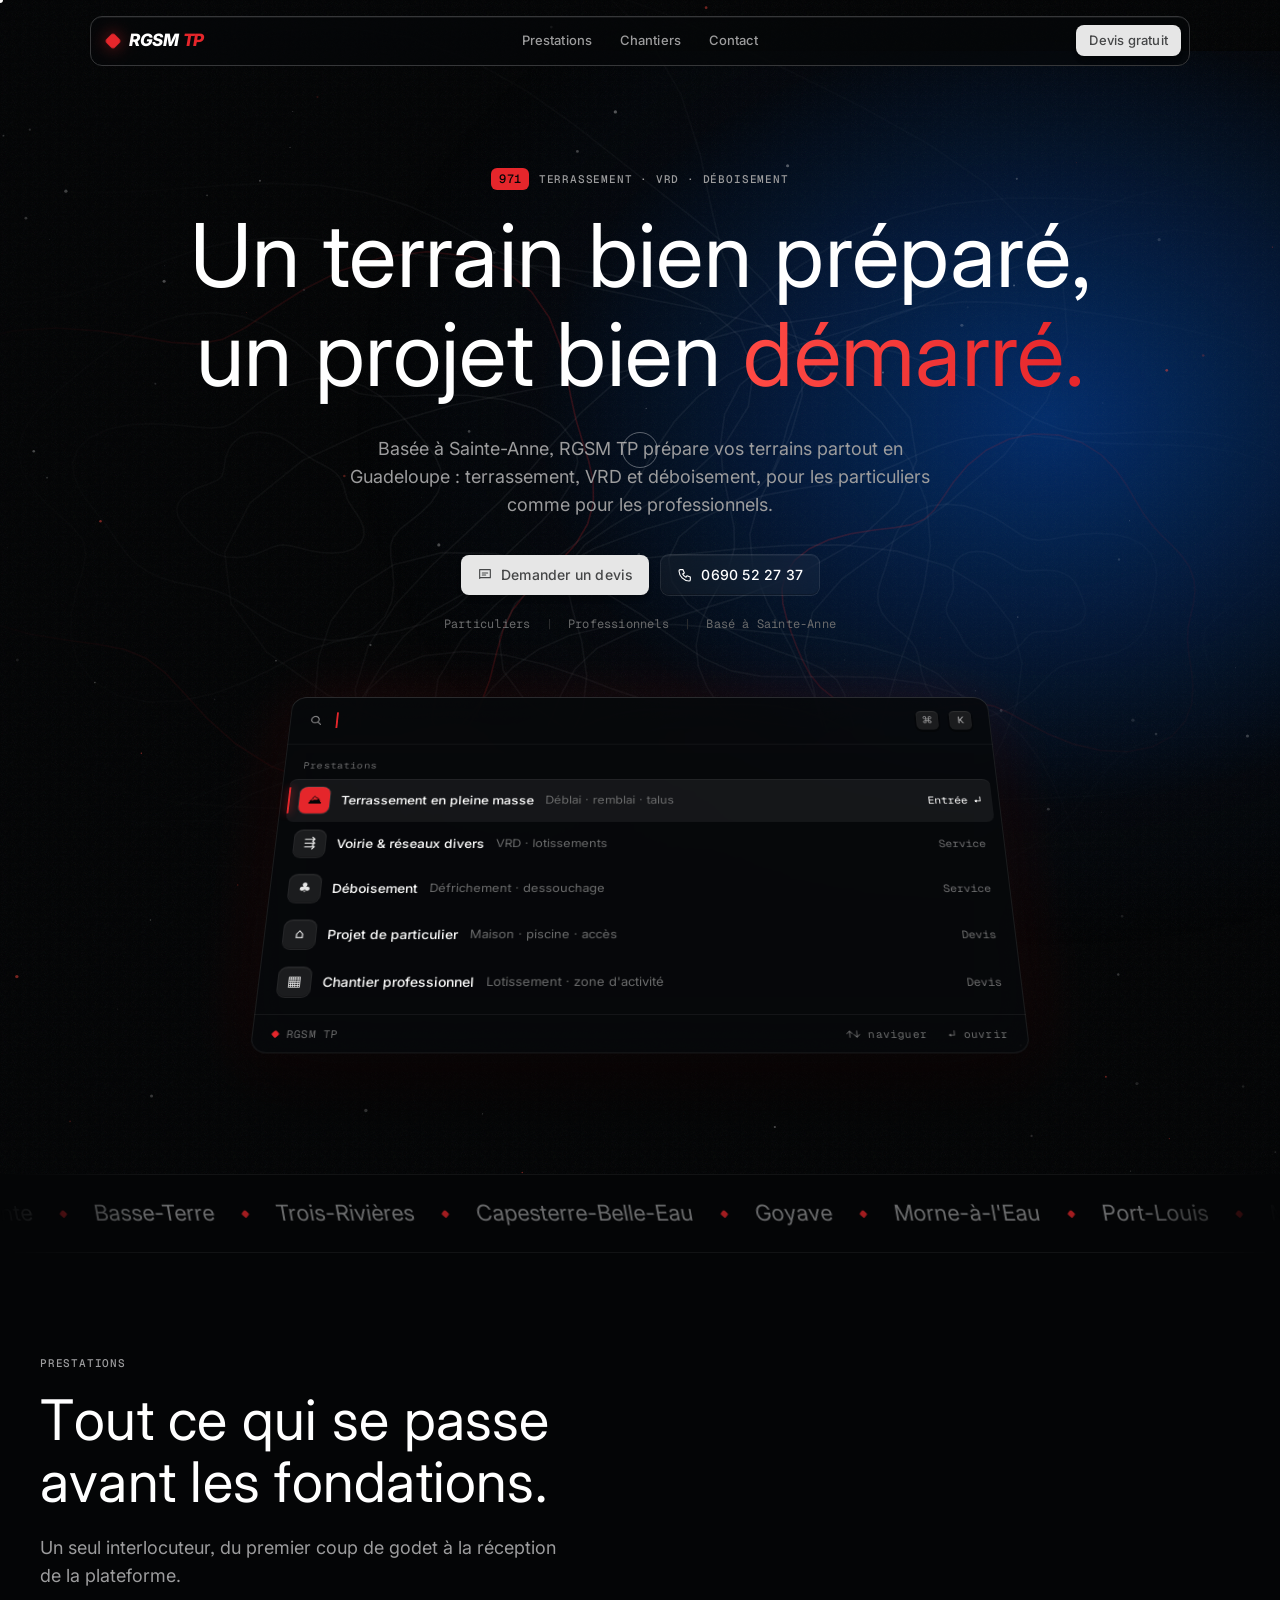
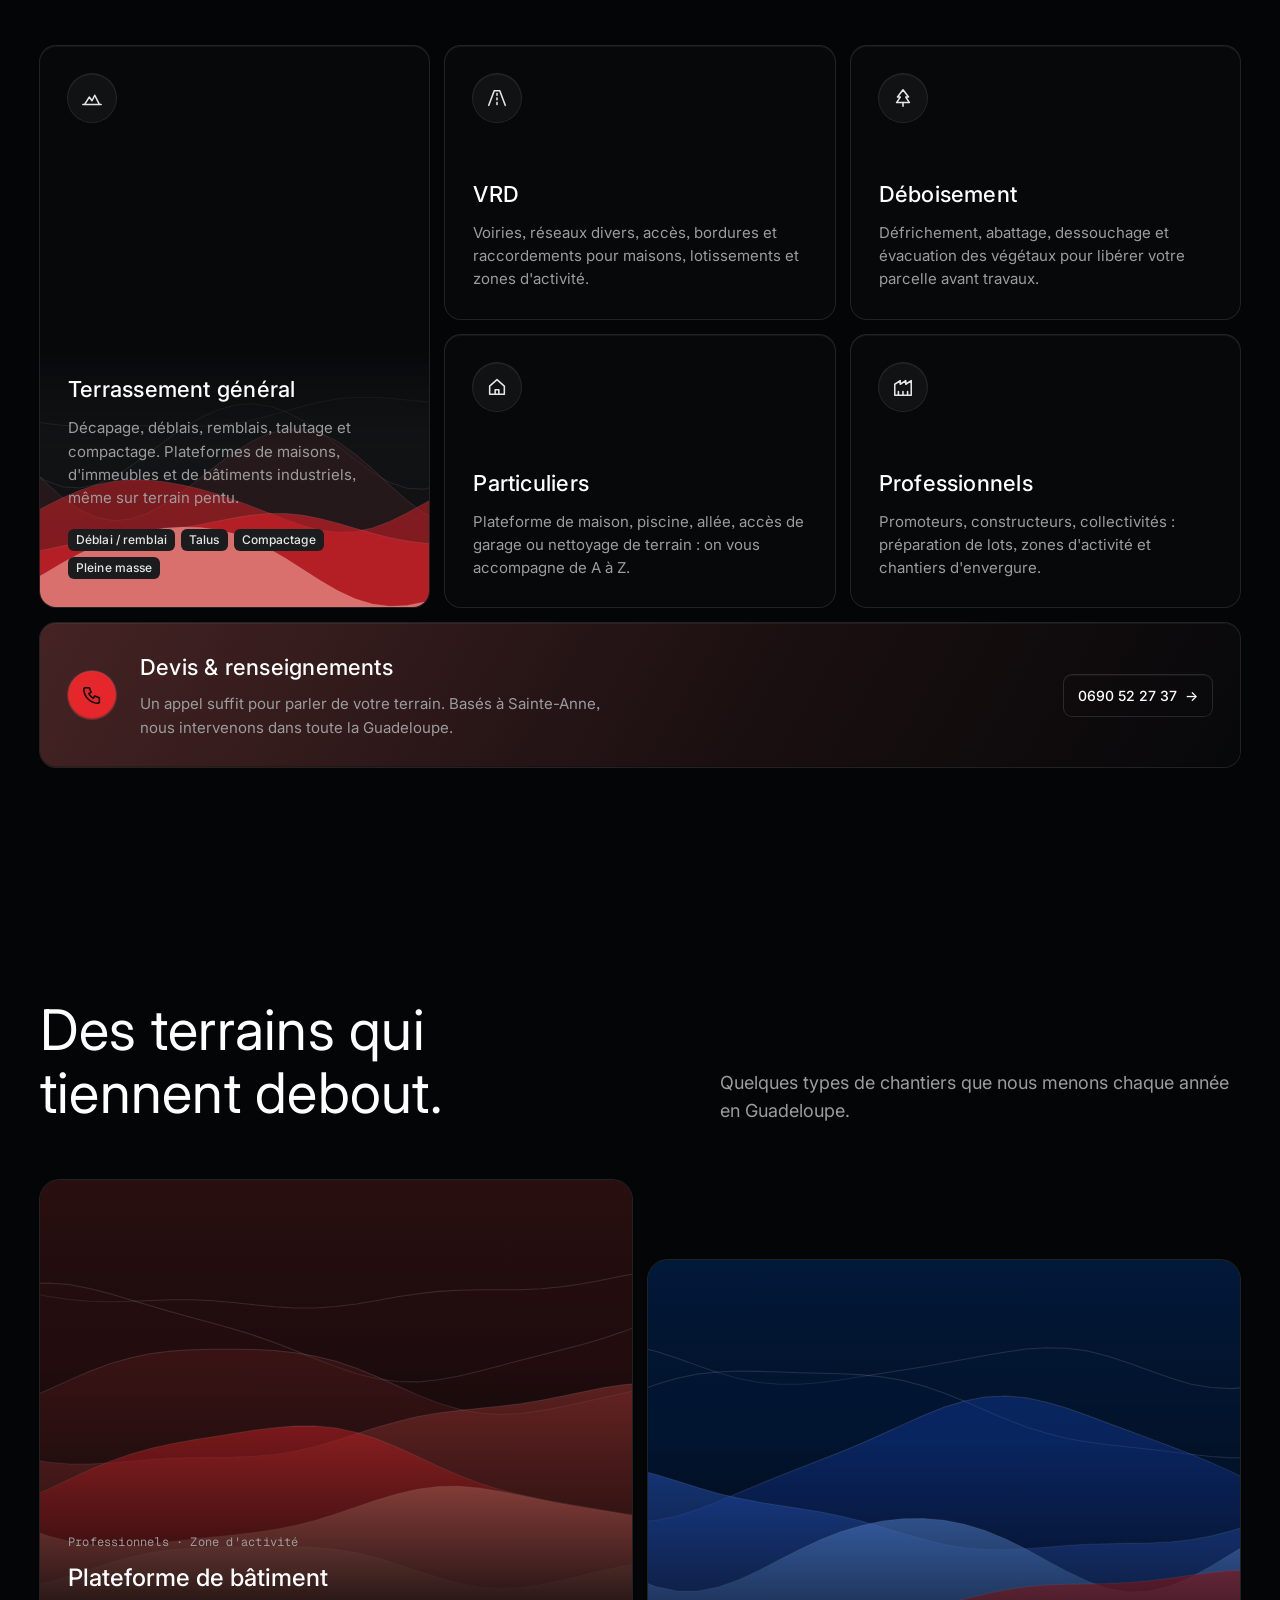
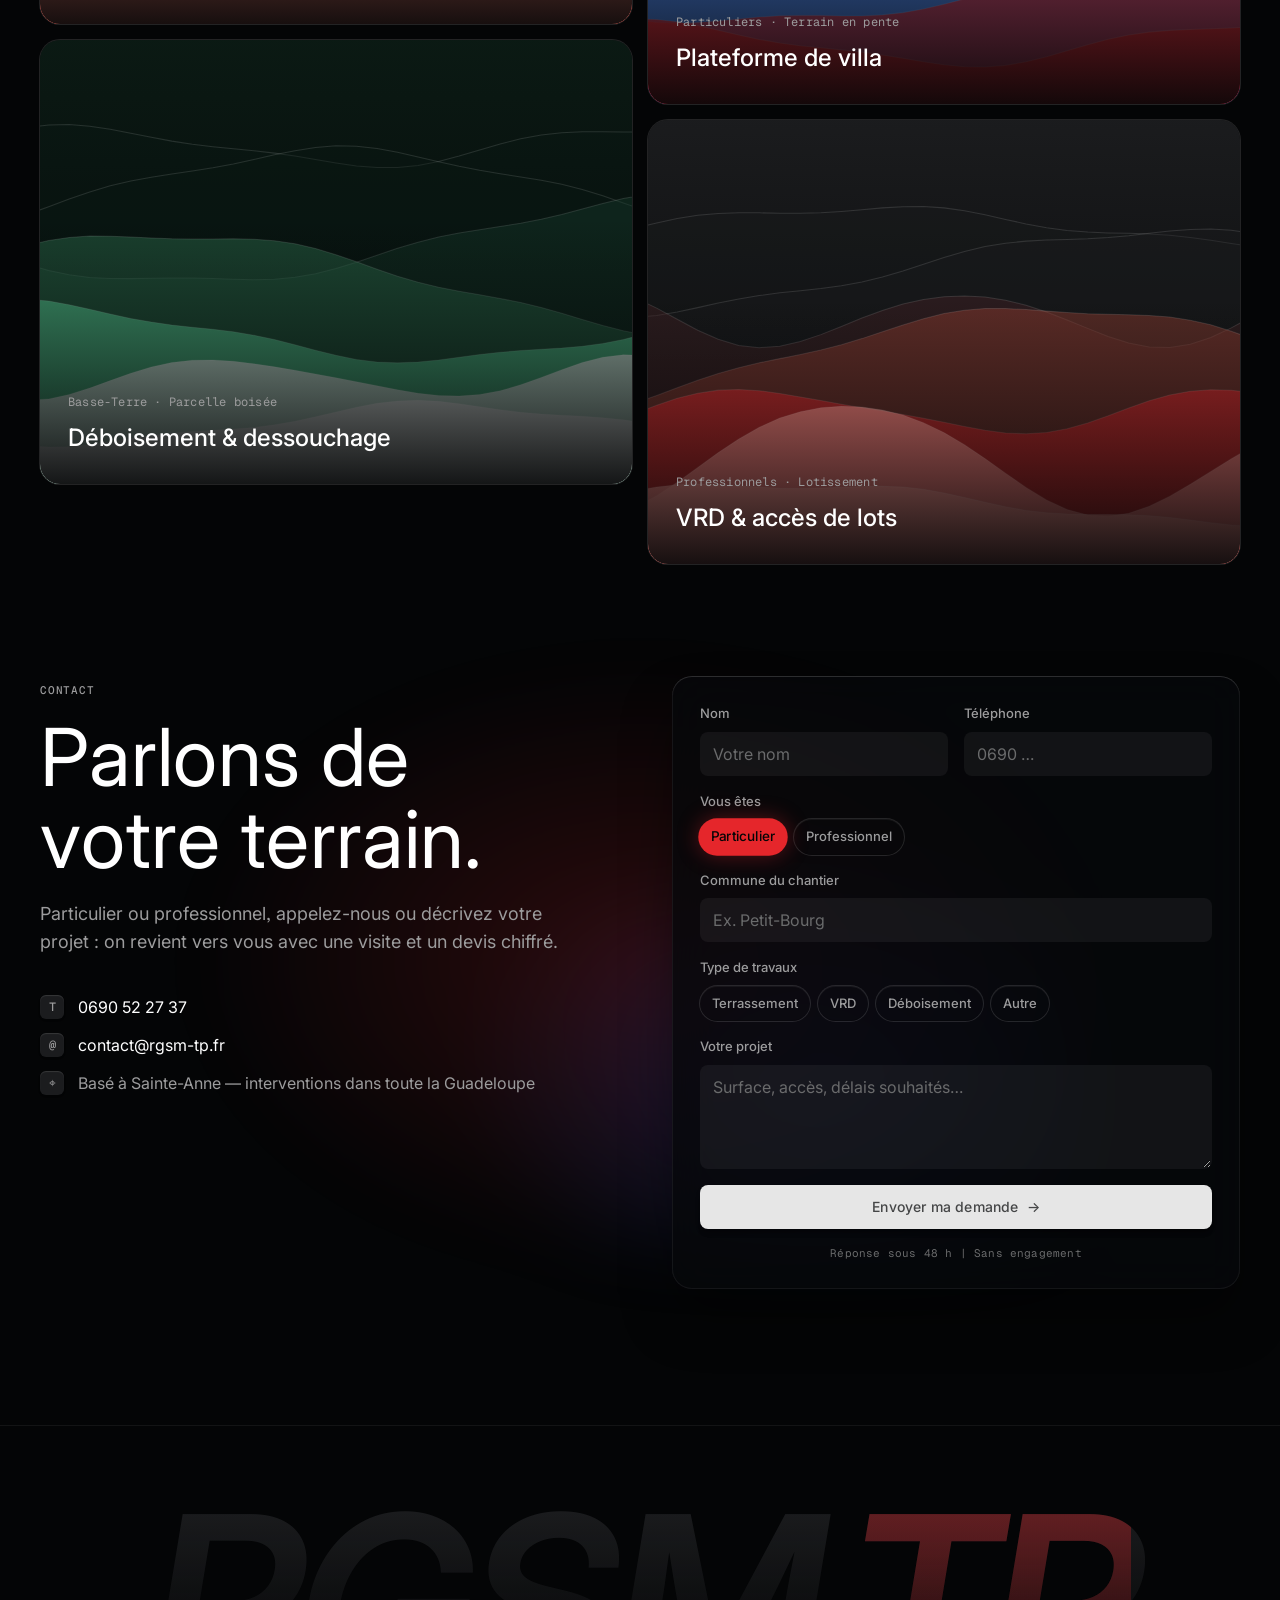
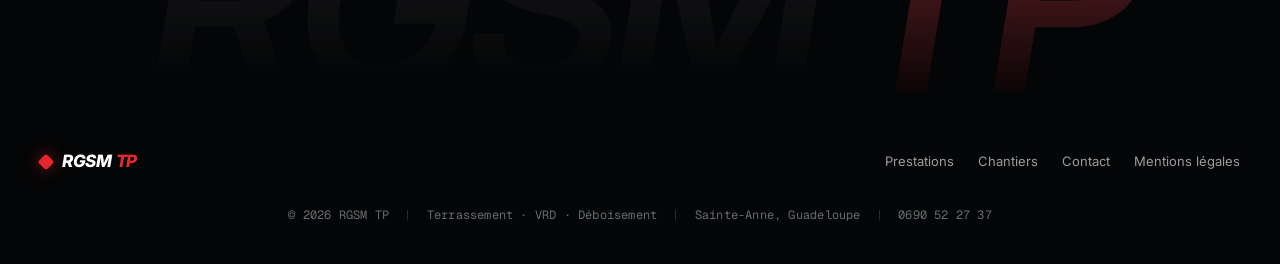
==== index.html @ 8dbe2860 "Site vitrine RGSM TP Co-Authored-By: Claude Opus 5.5 <noreply@anthropic.com>" ====
<!doctype html>
<html lang="fr">
<head>
  <meta charset="utf-8">
  <meta name="viewport" content="width=device-width, initial-scale=1">
  <title>RGSM TP — Terrassement, VRD & Déboisement · Sainte-Anne, Guadeloupe</title>
  <meta name="description" content="RGSM TP, entreprise de terrassement basée à Sainte-Anne (Guadeloupe) : terrassement, VRD et déboisement pour particuliers et professionnels. Devis & renseignements au 0690 52 27 37.">
  <meta name="theme-color" content="#040506">
  <link rel="icon" href="data:image/svg+xml,%3Csvg xmlns='http://www.w3.org/2000/svg' viewBox='0 0 32 32'%3E%3Crect x='7' y='7' width='18' height='18' rx='4' transform='rotate(45 16 16)' fill='%23e5262b'/%3E%3C/svg%3E">
  <link rel="preconnect" href="https://fonts.googleapis.com">
  <link rel="preconnect" href="https://fonts.gstatic.com" crossorigin>
  <link href="https://fonts.googleapis.com/css2?family=Inter:ital,wght@0,400;0,500;0,600;1,800&family=Geist+Mono:wght@300;400;500&display=swap" rel="stylesheet">
  <link rel="stylesheet" href="style.css">
</head>
<body class="is-loading">

  <!-- ============ LOADER ============ -->
  <div class="loader" aria-hidden="true">
    <div class="loader-mark"><i class="diamond"></i><span class="wm">RGSM<b>TP</b></span></div>
    <div class="loader-bar"><i></i></div>
    <p class="mono loader-meta"><span class="loader-pct">000</span> | Sainte-Anne · 971 | préparation du terrain</p>
  </div>

  <div class="cursor" aria-hidden="true"></div>
  <div class="cursor-ring" aria-hidden="true"></div>
  <div class="progress" aria-hidden="true"><i></i></div>

  <!-- ============ NAV ============ -->
  <header class="nav">
    <div class="nav-pill">
      <a href="#top" class="logo" aria-label="RGSM TP, accueil"><i class="diamond"></i><span class="wm">RGSM<b>TP</b></span></a>
      <nav class="nav-links">
        <span class="nav-indicator" aria-hidden="true"></span>
        <a href="#services">Prestations</a>
        <a href="#realisations">Chantiers</a>
        <a href="#contact">Contact</a>
      </nav>
      <a href="#contact" class="btn btn-mist btn-sm magnetic"><span>Devis gratuit</span></a>
      <button class="burger" aria-label="Ouvrir le menu" aria-expanded="false"><span></span><span></span></button>
    </div>
  </header>

  <main>
    <!-- ============ HERO ============ -->
    <section class="hero" id="top">
      <div class="hero-atmo" aria-hidden="true">
        <div class="glow-blue" data-depth="12"></div>
        <div class="bar bar-1" data-depth="40"></div>
        <div class="bar bar-2" data-depth="60"></div>
        <div class="bar bar-3" data-depth="25"></div>
        <svg class="topo" viewBox="0 0 1200 700" preserveAspectRatio="xMidYMid slice"></svg>
        <div class="grain"></div>
      </div>
      <canvas class="dust" aria-hidden="true"></canvas>

      <div class="hero-content wrap">
        <p class="eyebrow hero-in" style="--d:.15s"><span class="badge badge-coral">971</span> Terrassement · VRD · Déboisement</p>
        <h1 class="hero-title split-words">Un terrain bien préparé,<br>un projet bien démarré.</h1>
        <p class="hero-sub hero-in" style="--d:.9s">Basée à Sainte-Anne, RGSM TP prépare vos terrains partout en Guadeloupe : terrassement, VRD et déboisement, pour les particuliers comme pour les professionnels.</p>
        <div class="hero-ctas hero-in" style="--d:1.05s">
          <a href="#contact" class="btn btn-mist magnetic"><span><svg viewBox="0 0 24 24" class="ico"><path d="M4 4h16v12H5.2L4 17.2z"/><path d="M8 9h8M8 12h5"/></svg>Demander un devis</span></a>
          <a href="tel:+590690522737" class="btn btn-ghost magnetic"><span><svg viewBox="0 0 24 24" class="ico"><path d="M5 4h4l2 5-2.5 1.5a11 11 0 0 0 5 5L15 13l5 2v4a2 2 0 0 1-2 2A16 16 0 0 1 3 6a2 2 0 0 1 2-2"/></svg>0690 52 27 37</span></a>
        </div>
        <p class="meta mono hero-in" style="--d:1.2s">Particuliers <i>|</i> Professionnels <i>|</i> Basé à Sainte-Anne</p>
      </div>

      <!-- Command palette mockup -->
      <div class="palette-stage wrap">
        <div class="palette" data-tilt-scroll>
          <div class="palette-bar">
            <svg viewBox="0 0 24 24" class="ico"><circle cx="11" cy="11" r="6"/><path d="m20 20-4.5-4.5"/></svg>
            <span class="palette-input"><span class="typed"></span><i class="caret"></i></span>
            <span class="kbd">⌘</span><span class="kbd">K</span>
          </div>
          <div class="palette-body">
            <p class="palette-label mono">Prestations</p>
            <ul class="palette-list">
              <li class="active"><span class="pi pi-coral">⛰</span>Terrassement en pleine masse<em>Déblai · remblai · talus</em><span class="tag">Entrée ↵</span></li>
              <li><span class="pi">⇶</span>Voirie & réseaux divers<em>VRD · lotissements</em><span class="tag">Service</span></li>
              <li><span class="pi">♣</span>Déboisement<em>Défrichement · dessouchage</em><span class="tag">Service</span></li>
              <li><span class="pi">⌂</span>Projet de particulier<em>Maison · piscine · accès</em><span class="tag">Devis</span></li>
              <li><span class="pi">▦</span>Chantier professionnel<em>Lotissement · zone d'activité</em><span class="tag">Devis</span></li>
            </ul>
          </div>
          <div class="palette-foot mono"><span><i class="diamond sm"></i>RGSM TP</span><span>↑↓ naviguer &nbsp; ↵ ouvrir</span></div>
        </div>
      </div>
    </section>

    <!-- ============ MARQUEE COMMUNES ============ -->
    <section class="marquee" aria-label="Communes desservies">
      <div class="marquee-track">
        <span>Sainte-Anne</span><i class="diamond sm"></i><span>Les Abymes</span><i class="diamond sm"></i><span>Baie-Mahault</span><i class="diamond sm"></i><span>Pointe-à-Pitre</span><i class="diamond sm"></i><span>Le Gosier</span><i class="diamond sm"></i><span>Saint-François</span><i class="diamond sm"></i><span>Le Moule</span><i class="diamond sm"></i><span>Petit-Bourg</span><i class="diamond sm"></i><span>Lamentin</span><i class="diamond sm"></i><span>Sainte-Rose</span><i class="diamond sm"></i><span>Deshaies</span><i class="diamond sm"></i><span>Bouillante</span><i class="diamond sm"></i><span>Basse-Terre</span><i class="diamond sm"></i><span>Trois-Rivières</span><i class="diamond sm"></i><span>Capesterre-Belle-Eau</span><i class="diamond sm"></i><span>Goyave</span><i class="diamond sm"></i><span>Morne-à-l'Eau</span><i class="diamond sm"></i><span>Port-Louis</span><i class="diamond sm"></i><span>Marie-Galante</span><i class="diamond sm"></i>
      </div>
    </section>

    <!-- ============ STATS ============ -->
    <!-- ============ SERVICES ============ -->
    <section class="section wrap" id="services">
      <div class="section-head">
        <p class="eyebrow reveal">Prestations</p>
        <h2 class="h split-chars">Tout ce qui se passe<br>avant les fondations.</h2>
        <p class="lead reveal">Un seul interlocuteur, du premier coup de godet à la réception de la plateforme.</p>
      </div>

      <div class="bento">
        <article class="card card-xl reveal spot tilt">
          <div class="card-icon"><svg viewBox="0 0 24 24" class="ico"><path d="M2 19h20M4 19l5-8 3 4 3-6 5 10"/></svg></div>
          <h3>Terrassement général</h3>
          <p>Décapage, déblais, remblais, talutage et compactage. Plateformes de maisons, d'immeubles et de bâtiments industriels, même sur terrain pentu.</p>
          <div class="tags"><span class="badge">Déblai / remblai</span><span class="badge">Talus</span><span class="badge">Compactage</span><span class="badge">Pleine masse</span></div>
          <div class="card-art strata" aria-hidden="true"></div>
          <span class="card-arrow" aria-hidden="true">→</span>
        </article>
        <article class="card reveal spot tilt" style="--rd:.06s">
          <div class="card-icon"><svg viewBox="0 0 24 24" class="ico"><path d="M3 20 9 4h6l6 16M12 7v2M12 12v2M12 17v2"/></svg></div>
          <h3>VRD</h3>
          <p>Voiries, réseaux divers, accès, bordures et raccordements pour maisons, lotissements et zones d'activité.</p>
          <span class="card-arrow" aria-hidden="true">→</span>
        </article>
        <article class="card reveal spot tilt" style="--rd:.12s">
          <div class="card-icon"><svg viewBox="0 0 24 24" class="ico"><path d="M12 3 6 11h3l-4 6h14l-4-6h3z"/><path d="M12 17v4"/></svg></div>
          <h3>Déboisement</h3>
          <p>Défrichement, abattage, dessouchage et évacuation des végétaux pour libérer votre parcelle avant travaux.</p>
          <span class="card-arrow" aria-hidden="true">→</span>
        </article>
        <article class="card reveal spot tilt" style="--rd:.06s">
          <div class="card-icon"><svg viewBox="0 0 24 24" class="ico"><path d="M4 11 12 4l8 7v9H4z"/><path d="M10 20v-5h4v5"/></svg></div>
          <h3>Particuliers</h3>
          <p>Plateforme de maison, piscine, allée, accès de garage ou nettoyage de terrain : on vous accompagne de A à Z.</p>
          <span class="card-arrow" aria-hidden="true">→</span>
        </article>
        <article class="card reveal spot tilt" style="--rd:.12s">
          <div class="card-icon"><svg viewBox="0 0 24 24" class="ico"><path d="M3 21V9l6-4v4l6-4v4l6-4v16z"/><path d="M7 21v-4M12 21v-4M17 21v-4"/></svg></div>
          <h3>Professionnels</h3>
          <p>Promoteurs, constructeurs, collectivités : préparation de lots, zones d'activité et chantiers d'envergure.</p>
          <span class="card-arrow" aria-hidden="true">→</span>
        </article>
        <article class="card card-wide card-ember reveal spot tilt" style="--rd:.18s">
          <div class="card-icon card-icon-coral"><svg viewBox="0 0 24 24" class="ico"><path d="M5 4h4l2 5-2.5 1.5a11 11 0 0 0 5 5L15 13l5 2v4a2 2 0 0 1-2 2A16 16 0 0 1 3 6a2 2 0 0 1 2-2"/></svg></div>
          <h3>Devis & renseignements</h3>
          <p>Un appel suffit pour parler de votre terrain. Basés à Sainte-Anne, nous intervenons dans toute la Guadeloupe.</p>
          <a href="tel:+590690522737" class="link-arrow">0690 52 27 37 <span>→</span></a>
        </article>
      </div>
    </section>

    <!-- Exemples de types de chantiers : remplacer par les vraies réalisations + photos -->
    <section class="section wrap" id="realisations">
      <div class="section-head section-head-row">
        <div>
          <p class="eyebrow reveal">Types de chantiers</p>
          <h2 class="h split-chars">Des terrains qui<br>tiennent debout.</h2>
        </div>
        <p class="lead reveal">Quelques types de chantiers que nous menons chaque année en Guadeloupe.</p>
      </div>
      <div class="works">
        <a href="#contact" class="work reveal" data-hue="0">
          <div class="work-art"></div>
          <div class="work-info"><span class="mono">Professionnels · Zone d'activité</span><h3>Plateforme de bâtiment</h3><span class="work-go">→</span></div>
        </a>
        <a href="#contact" class="work reveal" data-hue="1" style="--rd:.08s">
          <div class="work-art"></div>
          <div class="work-info"><span class="mono">Particuliers · Terrain en pente</span><h3>Plateforme de villa</h3><span class="work-go">→</span></div>
        </a>
        <a href="#contact" class="work reveal" data-hue="2">
          <div class="work-art"></div>
          <div class="work-info"><span class="mono">Basse-Terre · Parcelle boisée</span><h3>Déboisement & dessouchage</h3><span class="work-go">→</span></div>
        </a>
        <a href="#contact" class="work reveal" data-hue="3" style="--rd:.08s">
          <div class="work-art"></div>
          <div class="work-info"><span class="mono">Professionnels · Lotissement</span><h3>VRD & accès de lots</h3><span class="work-go">→</span></div>
        </a>
      </div>
    </section>

    <!-- ============ CONTACT ============ -->
    <section class="section contact" id="contact">
      <div class="contact-glow" aria-hidden="true"></div>
      <div class="wrap contact-grid">
        <div>
          <p class="eyebrow reveal">Contact</p>
          <h2 class="h h-xl split-chars">Parlons de<br>votre terrain.</h2>
          <p class="lead reveal">Particulier ou professionnel, appelez-nous ou décrivez votre projet : on revient vers vous avec une visite et un devis chiffré.</p>
          <ul class="contact-list reveal">
            <li><span class="kbd">T</span><a href="tel:+590690522737">0690 52 27 37</a></li>
            <li><span class="kbd">@</span><a href="mailto:contact@rgsm-tp.fr">contact@rgsm-tp.fr</a></li>
            <li><span class="kbd">⌖</span><span>Basé à Sainte-Anne — interventions dans toute la Guadeloupe</span></li>
          </ul>
        </div>
        <form class="form reveal" novalidate>
          <div class="form-row">
            <label class="field"><span>Nom</span><input name="nom" required autocomplete="name" placeholder="Votre nom"></label>
            <label class="field"><span>Téléphone</span><input name="tel" type="tel" required autocomplete="tel" placeholder="0690 …"></label>
          </div>
          <div class="field"><span>Vous êtes</span><div class="chips"><label><input type="radio" name="profil" value="Particulier" checked><b>Particulier</b></label><label><input type="radio" name="profil" value="Professionnel"><b>Professionnel</b></label></div></div>
          <label class="field"><span>Commune du chantier</span><input name="commune" placeholder="Ex. Petit-Bourg"></label>
          <div class="field"><span>Type de travaux</span>
            <div class="chips">
              <label><input type="checkbox" name="type" value="Terrassement"><b>Terrassement</b></label>
              <label><input type="checkbox" name="type" value="VRD"><b>VRD</b></label>
              <label><input type="checkbox" name="type" value="Déboisement"><b>Déboisement</b></label>
              <label><input type="checkbox" name="type" value="Autre"><b>Autre</b></label>
            </div>
          </div>
          <label class="field"><span>Votre projet</span><textarea name="message" rows="4" placeholder="Surface, accès, délais souhaités…"></textarea></label>
          <button class="btn btn-mist btn-block magnetic" type="submit"><span>Envoyer ma demande <b class="send-arrow">→</b></span></button>
          <p class="form-note mono">Réponse sous 48 h | Sans engagement</p>
        </form>
      </div>
    </section>
  </main>

  <!-- ============ FOOTER ============ -->
  <footer class="footer">
    <div class="wrap">
      <div class="footer-big" aria-hidden="true">RGSM<span>TP</span></div>
      <div class="footer-row">
        <a href="#top" class="logo"><i class="diamond"></i><span class="wm">RGSM<b>TP</b></span></a>
        <nav><a href="#services">Prestations</a><a href="#realisations">Chantiers</a><a href="#contact">Contact</a><a href="#">Mentions légales</a></nav>
      </div>
      <p class="meta mono">© <span class="year"></span> RGSM TP <i>|</i> Terrassement · VRD · Déboisement <i>|</i> Sainte-Anne, Guadeloupe <i>|</i> 0690 52 27 37</p>
    </div>
  </footer>

  <script src="main.js"></script>
</body>
</html>
---- style.css ----
/* =========================================================
   RGSM TP — Guadeloupe · Midnight command center, coral neon
   ========================================================= */
:root {
  --void: #040506; --ink: #07080a; --obsidian: #111214; --graphite: #1b1c1e;
  --smoke: #6a6b6c; --ash: #9c9c9d; --mist: #e6e6e6; --iron: #454647; --slate: #2f3031;
  --line: #363739; --white: #fff;
  --coral: #e5262b; --ember: #452324; --sky: #63a1ff; --cobalt: #143ca3; --deep: #02193b;
  --font: 'Inter', ui-sans-serif, system-ui, -apple-system, 'Segoe UI', Roboto, sans-serif;
  --mono: 'Geist Mono', 'JetBrains Mono', ui-monospace, Menlo, Consolas, monospace;
  --key: rgba(255,255,255,.05) 0 1px 0 0 inset, rgba(255,255,255,.12) 0 0 0 1px, rgba(0,0,0,.2) 0 -1px 0 0 inset;
  --key-hi: rgba(255,255,255,.08) 0 1px 0 0 inset, rgba(255,255,255,.25) 0 0 0 1px, rgba(0,0,0,.2) 0 -1px 0 0 inset;
  --btn-lift: rgba(0,0,0,.03) 0 7px 3px 0, rgba(0,0,0,.25) 0 4px 4px 0;
  --ease: cubic-bezier(.22,1,.36,1);
  --ease-io: cubic-bezier(.65,0,.35,1);
}
*, *::before, *::after { box-sizing: border-box; margin: 0; padding: 0; }
html { scroll-behavior: smooth; -webkit-text-size-adjust: 100%; }
body {
  background: var(--void); color: var(--white); font: 400 16px/1.5 var(--font);
  font-feature-settings: 'calt','kern','liga','ss03'; -webkit-font-smoothing: antialiased; overflow-x: hidden;
}
body.is-loading { overflow: hidden; }
a { color: inherit; text-decoration: none; }
::selection { background: var(--coral); color: var(--void); }
.wrap { width: min(1200px, 100% - 48px); margin-inline: auto; }
.mono { font-family: var(--mono); font-size: 12px; letter-spacing: .017em; color: var(--ash); }
.muted { color: var(--smoke); }
.ico { width: 16px; height: 16px; fill: none; stroke: currentColor; stroke-width: 1.7; stroke-linecap: round; stroke-linejoin: round; flex: none; }

/* ---------- Diamond logo ---------- */
.diamond { display: inline-block; width: 12px; height: 12px; background: var(--coral); border-radius: 3px; transform: rotate(45deg); box-shadow: 0 0 16px rgba(229,38,43,.6); flex: none; }
.diamond.sm { width: 6px; height: 6px; border-radius: 1.5px; box-shadow: none; }
.logo { display: inline-flex; align-items: center; gap: 10px; font-weight: 600; font-size: 14px; letter-spacing: .02em; }
.logo:hover .diamond { animation: spin .8s var(--ease); }
@keyframes spin { to { transform: rotate(405deg); } }

/* ---------- Loader ---------- */
.loader { position: fixed; inset: 0; z-index: 100; background: var(--void); display: grid; place-content: center; gap: 20px; justify-items: center; transition: clip-path 1s var(--ease-io); clip-path: inset(0 0 0 0); }
.loader.done { clip-path: inset(0 0 100% 0); }
.loader-mark { display: flex; align-items: center; gap: 12px; font-weight: 600; font-size: 20px; }
.loader-mark .diamond { animation: pulse 1.2s ease-in-out infinite; }
@keyframes pulse { 50% { transform: rotate(225deg) scale(.7); } }
.loader-bar { width: 220px; height: 2px; background: var(--graphite); border-radius: 2px; overflow: hidden; }
.loader-bar i { display: block; height: 100%; width: 0; background: var(--coral); box-shadow: 0 0 12px var(--coral); }
.loader-meta { font-size: 11px; color: var(--smoke); }

/* ---------- Cursor / progress ---------- */
.cursor, .cursor-ring { position: fixed; top: 0; left: 0; pointer-events: none; z-index: 90; border-radius: 50%; }
.cursor { width: 6px; height: 6px; background: var(--white); margin: -3px 0 0 -3px; mix-blend-mode: difference; }
.cursor-ring { width: 36px; height: 36px; margin: -18px 0 0 -18px; border: 1px solid rgba(255,255,255,.35); transition: width .35s var(--ease), height .35s var(--ease), margin .35s var(--ease), background .35s, border-color .35s; }
.cursor-ring.hover { width: 64px; height: 64px; margin: -32px 0 0 -32px; background: rgba(229,38,43,.08); border-color: rgba(229,38,43,.6); }
@media (hover: none), (pointer: coarse) { .cursor, .cursor-ring { display: none; } }
.progress { position: fixed; top: 0; left: 0; right: 0; height: 2px; z-index: 80; }
.progress i { display: block; height: 100%; background: linear-gradient(90deg, var(--coral), #ff7a5c); transform-origin: left; transform: scaleX(0); box-shadow: 0 0 10px var(--coral); }

/* ---------- Nav ---------- */
.nav { position: fixed; top: 16px; left: 0; right: 0; z-index: 50; display: flex; justify-content: center; transition: transform .5s var(--ease); }
.nav.hide { transform: translateY(-120%); }
.nav-pill {
  width: min(1100px, 100% - 32px); display: flex; align-items: center; justify-content: space-between; gap: 24px;
  padding: 8px 8px 8px 16px; border: 1px solid var(--line); border-radius: 12px;
  background: rgba(7,8,10,.55); backdrop-filter: blur(48px) saturate(1.4); -webkit-backdrop-filter: blur(48px) saturate(1.4);
  box-shadow: rgba(255,255,255,.06) 0 1px 0 0 inset; transition: background .4s, width .6s var(--ease);
}
.nav.scrolled .nav-pill { background: rgba(7,8,10,.82); width: min(980px, 100% - 32px); }
.nav-links { position: relative; display: flex; gap: 4px; }
.nav-links a { position: relative; z-index: 1; padding: 6px 12px; font-size: 13px; font-weight: 500; color: var(--ash); letter-spacing: .008em; transition: color .25s; }
.nav-links a:hover, .nav-links a.active { color: var(--white); }
.nav-indicator { position: absolute; top: 0; left: 0; height: 100%; border-radius: 8px; background: var(--graphite); box-shadow: var(--key); opacity: 0; transition: transform .45s var(--ease), width .45s var(--ease), opacity .3s; }
.burger { display: none; width: 36px; height: 36px; border: 0; background: var(--graphite); border-radius: 8px; cursor: pointer; position: relative; }
.burger span { position: absolute; left: 10px; right: 10px; height: 1.5px; background: var(--white); transition: transform .35s var(--ease); }
.burger span:first-child { top: 14px; } .burger span:last-child { top: 21px; }
.burger[aria-expanded="true"] span:first-child { transform: translateY(3.5px) rotate(45deg); }
.burger[aria-expanded="true"] span:last-child { transform: translateY(-3.5px) rotate(-45deg); }

/* ---------- Buttons ---------- */
.btn { --mx: 0px; --my: 0px; position: relative; display: inline-flex; align-items: center; justify-content: center; border-radius: 8px; font: 500 14px/1 var(--font); letter-spacing: .014em; cursor: pointer; border: 0; overflow: hidden; transform: translate(var(--mx), var(--my)); transition: transform .4s var(--ease), box-shadow .3s, background .3s; }
.btn > span { position: relative; z-index: 1; display: inline-flex; align-items: center; gap: 8px; padding: 12px 16px; }
.btn-sm > span { padding: 9px 13px; font-size: 13px; }
.btn-mist { background: var(--mist); color: var(--iron); box-shadow: var(--btn-lift); }
.btn-mist::before { content: ''; position: absolute; inset: 0; background: radial-gradient(120px circle at var(--bx,50%) var(--by,50%), #fff, transparent 70%); opacity: 0; transition: opacity .3s; }
.btn-mist:hover { color: #1b1c1e; }
.btn-mist:hover::before { opacity: 1; }
.btn-ghost { background: rgba(255,255,255,.04); color: var(--white); box-shadow: var(--key); backdrop-filter: blur(12px); }
.btn-ghost:hover { box-shadow: var(--key-hi); background: rgba(255,255,255,.08); }
.btn-block { width: 100%; }
.btn-block > span { padding: 15px 16px; }
.send-arrow { transition: transform .4s var(--ease); font-weight: 500; }
.btn:hover .send-arrow { transform: translateX(5px); }

/* ---------- Type ---------- */
.eyebrow { display: inline-flex; align-items: center; gap: 10px; font: 500 11px/1 var(--mono); letter-spacing: .073em; text-transform: uppercase; color: var(--ash); margin-bottom: 20px; }
.h { font-size: clamp(34px, 5vw, 56px); font-weight: 400; line-height: 1.12; letter-spacing: .004em; }
.h-xl { font-size: clamp(44px, 7vw, 80px); line-height: 1.02; }
.lead { color: var(--ash); font-size: 18px; line-height: 1.55; max-width: 520px; margin-top: 20px; }
.badge { display: inline-flex; align-items: center; height: 22px; padding: 0 8px; border-radius: 6px; background: var(--graphite); color: var(--mist); font: 500 12px/1 var(--font); letter-spacing: .01em; }
.badge-coral { background: var(--coral); color: var(--void); font-family: var(--mono); font-weight: 500; }
.kbd { display: inline-grid; place-items: center; min-width: 24px; height: 24px; padding: 0 6px; border-radius: 6px; background: var(--graphite); font: 500 12px/1 var(--mono); color: var(--ash); box-shadow: rgba(0,0,0,.4) 0 1.5px .5px 1.5px, rgba(255,255,255,.12) 0 1px 1px 0 inset; }
.meta i { color: var(--slate); font-style: normal; margin: 0 8px; }

/* ---------- Hero ---------- */
.hero { position: relative; min-height: 100vh; padding: 168px 0 0; overflow: hidden; isolation: isolate; }
.hero-atmo { position: absolute; inset: 0; z-index: -1; pointer-events: none; }
.glow-blue { position: absolute; inset: -20% -10% auto; height: 120%; background: radial-gradient(60% 50% at 50% 26%, rgba(4,63,150,.7), rgba(6,18,37,.25) 55%, transparent 75%); }
.bar { position: absolute; border-radius: 40px; filter: blur(40px); opacity: .9; will-change: transform; }
.bar-1 { width: 70vw; height: 110px; top: 22%; left: -10%; background: linear-gradient(90deg, transparent, var(--coral) 40%, #ff5a3c 70%, transparent); transform: rotate(-18deg); animation: drift1 14s ease-in-out infinite alternate; }
.bar-2 { width: 46vw; height: 70px; top: 46%; right: -8%; background: linear-gradient(90deg, transparent, var(--sky), var(--cobalt) 80%, transparent); transform: rotate(-18deg); opacity: .7; animation: drift2 18s ease-in-out infinite alternate; }
.bar-3 { width: 36vw; height: 46px; top: 12%; right: 10%; background: linear-gradient(90deg, transparent, #e5262baa, transparent); transform: rotate(-18deg); opacity: .5; filter: blur(30px); animation: drift1 11s ease-in-out infinite alternate-reverse; }
@keyframes drift1 { to { translate: 6vw 3vh; } }
@keyframes drift2 { to { translate: -8vw -4vh; } }
.topo { position: absolute; inset: 0; width: 100%; height: 100%; opacity: .55; mask-image: radial-gradient(70% 60% at 50% 40%, #000 20%, transparent 80%); }
.topo path { fill: none; stroke: rgba(255,255,255,.09); stroke-width: 1; }
.topo path.hl { stroke: rgba(229,38,43,.35); }
.grain { position: absolute; inset: 0; opacity: .06; background-image: url("data:image/svg+xml,%3Csvg xmlns='http://www.w3.org/2000/svg' width='160' height='160'%3E%3Cfilter id='n'%3E%3CfeTurbulence baseFrequency='.9' numOctaves='2'/%3E%3C/filter%3E%3Crect width='100%25' height='100%25' filter='url(%23n)'/%3E%3C/svg%3E"); }
.dust { position: absolute; inset: 0; width: 100%; height: 100%; z-index: -1; pointer-events: none; }
.hero-content { text-align: center; display: flex; flex-direction: column; align-items: center; }
.hero-title { font-size: clamp(42px, 7.2vw, 88px); font-weight: 400; line-height: 1.04; letter-spacing: .004em; max-width: 1000px; }
.hero-title .w { display: inline-block; overflow: hidden; vertical-align: top; padding-bottom: .08em; }
.hero-title .w > span { display: inline-block; transform: translateY(105%) rotate(6deg); filter: blur(8px); opacity: 0; transition: transform 1.1s var(--ease), filter 1.1s var(--ease), opacity .8s; transition-delay: var(--d); }
.hero-title .w:last-child > span { background: linear-gradient(90deg, #ff4a44, var(--coral)); -webkit-background-clip: text; background-clip: text; color: transparent; }
body.ready .hero-title .w > span { transform: none; filter: none; opacity: 1; }
.hero-sub { margin-top: 28px; max-width: 580px; color: var(--ash); font-size: 18px; line-height: 1.55; }
.hero-ctas { display: flex; flex-wrap: wrap; justify-content: center; gap: 12px; margin-top: 36px; }
.hero .meta { margin-top: 20px; color: var(--smoke); }
.hero-in { opacity: 0; transform: translateY(20px); filter: blur(6px); transition: opacity .9s var(--ease), transform .9s var(--ease), filter .9s var(--ease); transition-delay: var(--d, 0s); }
body.ready .hero-in { opacity: 1; transform: none; filter: none; }

/* Palette mockup */
.palette-stage { perspective: 1400px; margin-top: 64px; padding-bottom: 64px; }
.palette {
  --rx: 28deg; --sc: .9; max-width: 760px; margin: 0 auto; border-radius: 16px; background: rgba(7,8,10,.85);
  backdrop-filter: blur(24px); -webkit-backdrop-filter: blur(24px);
  box-shadow: rgba(255,255,255,.1) 0 1px 0 0 inset, rgba(0,0,0,.6) 0 40px 80px 0, rgba(229,38,43,.12) 0 0 80px 0, rgba(255,255,255,.08) 0 0 0 1px inset;
  transform: rotateX(var(--rx)) scale(var(--sc)); transform-origin: 50% 0; opacity: 0; transition: opacity 1s var(--ease) 1.3s;
}
body.ready .palette { opacity: 1; }
.palette-bar { display: flex; align-items: center; gap: 12px; padding: 18px 20px; border-bottom: 1px solid rgba(255,255,255,.06); color: var(--ash); }
.palette-input { flex: 1; font-size: 18px; color: var(--white); display: flex; align-items: center; min-height: 24px; }
.caret { display: inline-block; width: 2px; height: 20px; background: var(--coral); margin-left: 2px; animation: blink 1s steps(1) infinite; }
@keyframes blink { 50% { opacity: 0; } }
.palette-body { padding: 8px; }
.palette-label { font-size: 11px; color: var(--smoke); padding: 10px 12px 8px; }
.palette-list { list-style: none; }
.palette-list li { position: relative; display: grid; grid-template-columns: 32px auto 1fr auto; align-items: center; gap: 12px; padding: 10px 12px; border-radius: 8px; font-size: 14px; font-weight: 500; cursor: pointer; transition: background .2s; }
.palette-list li em { font-style: normal; color: var(--smoke); font-weight: 400; font-size: 13px; }
.palette-list li .tag { font: 400 12px var(--mono); color: var(--smoke); }
.palette-list li.active { background: rgba(255,255,255,.06); box-shadow: rgba(255,255,255,.06) 0 1px 0 0 inset; }
.palette-list li.active::before { content: ''; position: absolute; left: 0; top: 10px; bottom: 10px; width: 2px; border-radius: 2px; background: var(--coral); box-shadow: 0 0 10px var(--coral); }
.palette-list li.active .tag { color: var(--white); }
.pi { width: 32px; height: 32px; border-radius: 8px; display: grid; place-items: center; background: var(--graphite); color: var(--mist); font-size: 15px; box-shadow: var(--key); }
.pi-coral { background: var(--coral); color: var(--void); }
.palette-list li.active .pi { background: var(--coral); color: var(--void); transition: background .3s; }
.palette-foot { display: flex; justify-content: space-between; padding: 12px 20px; border-top: 1px solid rgba(255,255,255,.06); font-size: 11px; color: var(--smoke); }
.palette-foot span { display: inline-flex; align-items: center; gap: 8px; }

/* ---------- Marquee ---------- */
.marquee { overflow: hidden; border-block: 1px solid rgba(255,255,255,.06); padding: 22px 0; mask-image: linear-gradient(90deg, transparent, #000 12%, #000 88%, transparent); }
.marquee-track { display: flex; align-items: center; gap: 28px; width: max-content; will-change: transform; }
.marquee-track span { font-size: 22px; color: var(--smoke); white-space: nowrap; transition: color .3s; }
.marquee-track span:hover { color: var(--white); }
.marquee-track .diamond { opacity: .7; }

/* ---------- Sections ---------- */
.section { padding: 96px 0; position: relative; }
.section-head { margin-bottom: 56px; }
.section-head-row { display: flex; justify-content: space-between; align-items: flex-end; gap: 40px; flex-wrap: wrap; }

/* Reveal */
.reveal { opacity: 0; transform: translateY(32px); filter: blur(6px); transition: opacity 1s var(--ease), transform 1s var(--ease), filter 1s var(--ease); transition-delay: var(--rd, 0s); }
.reveal.in { opacity: 1; transform: none; filter: none; }
.split-chars .c { display: inline-block; opacity: 0; transform: translateY(.5em) rotateX(-80deg); transform-origin: 50% 100%; filter: blur(4px); transition: opacity .7s var(--ease), transform .9s var(--ease), filter .7s; transition-delay: calc(var(--i) * 18ms); }
.split-chars.in .c { opacity: 1; transform: none; filter: none; }
.split-chars .wd { display: inline-block; white-space: nowrap; }

/* ---------- Stats ---------- */
.stats { display: grid; grid-template-columns: repeat(4, 1fr); gap: 0; padding: 96px 0; }
.stat { padding: 8px 24px; border-left: 1px solid rgba(255,255,255,.07); }
.stat-num { display: block; font-size: clamp(40px, 5vw, 64px); font-weight: 500; letter-spacing: -.01em; font-variant-numeric: tabular-nums; background: linear-gradient(180deg, #fff 30%, #8a8b8c); -webkit-background-clip: text; background-clip: text; color: transparent; }
.stat p { color: var(--smoke); font-size: 14px; margin-top: 8px; max-width: 200px; }

/* ---------- Cards / bento ---------- */
.bento { display: grid; grid-template-columns: repeat(3, 1fr); gap: 16px; }
.card {
  --mx: 50%; --my: 50%; --tx: 0deg; --ty: 0deg; position: relative; padding: 28px; border-radius: 16px; background: var(--ink);
  box-shadow: var(--key); overflow: hidden; isolation: isolate; min-height: 260px; display: flex; flex-direction: column;
  transform: perspective(900px) rotateX(var(--tx)) rotateY(var(--ty)); transition: box-shadow .4s, transform .5s var(--ease);
}
.card.reveal { transition: opacity 1s var(--ease), filter 1s var(--ease), box-shadow .4s, transform .9s var(--ease); }
.card.reveal:not(.in) { transform: perspective(900px) translateY(40px) rotateX(8deg); }
.card:hover { box-shadow: var(--key-hi); }
.spot::before { content: ''; position: absolute; inset: 0; z-index: -1; background: radial-gradient(420px circle at var(--mx) var(--my), rgba(229,38,43,.12), transparent 45%); opacity: 0; transition: opacity .4s; pointer-events: none; }
.spot::after { content: ''; position: absolute; inset: 0; border-radius: inherit; padding: 1px; background: radial-gradient(260px circle at var(--mx) var(--my), rgba(255,90,80,.8), transparent 60%); -webkit-mask: linear-gradient(#000 0 0) content-box, linear-gradient(#000 0 0); -webkit-mask-composite: xor; mask-composite: exclude; opacity: 0; transition: opacity .4s; pointer-events: none; }
.spot:hover::before, .spot:hover::after { opacity: 1; }
.card-xl { grid-row: span 2; min-height: 540px; }
.card-wide { grid-column: span 3; min-height: 0; display: grid; grid-template-columns: auto 1fr auto; align-items: center; gap: 24px; }
.card-wide h3 { margin: 0 !important; }
.card-wide p { grid-column: 2; margin-top: -16px !important; }
.card-wide .card-icon { grid-row: span 2; margin: 0 !important; }
.card-wide .link-arrow { grid-row: 1 / span 2; grid-column: 3; }
.card-ember { background: linear-gradient(120deg, var(--ember), #1a0f10 60%, var(--ink)); }
.card-icon { width: 48px; height: 48px; border-radius: 99999px; display: grid; place-items: center; background: var(--obsidian); color: var(--mist); box-shadow: var(--key); margin-bottom: auto; transition: transform .5s var(--ease), background .3s, color .3s; }
.card-icon .ico { width: 22px; height: 22px; }
.card:hover .card-icon { transform: translateZ(30px) scale(1.08) rotate(-6deg); background: var(--coral); color: var(--void); }
.card-icon-coral { background: var(--coral); color: var(--void); }
.card h3 { font-size: 22px; font-weight: 500; letter-spacing: .01em; margin-top: 56px; }
.card p { color: var(--ash); margin-top: 10px; font-size: 15px; line-height: 1.55; max-width: 460px; }
.tags { display: flex; flex-wrap: wrap; gap: 6px; margin-top: 20px; }
.card-arrow { position: absolute; top: 28px; right: 28px; width: 32px; height: 32px; border-radius: 50%; display: grid; place-items: center; color: var(--ash); box-shadow: var(--key); transform: rotate(-45deg) scale(.8); opacity: 0; transition: all .45s var(--ease); }
.card:hover .card-arrow { opacity: 1; transform: rotate(-45deg) scale(1) translate(2px, -2px); color: var(--white); }
.card-art { position: absolute; left: 0; right: 0; bottom: 0; height: 46%; z-index: -1; opacity: .9; mask-image: linear-gradient(transparent, #000 40%); }
.card-art svg { width: 100%; height: 100%; display: block; }
.card-art path { transition: transform 1.2s var(--ease); }
.card:hover .card-art path { transform: translateY(var(--lift, -6px)); }
.link-arrow { display: inline-flex; align-items: center; gap: 8px; font-size: 14px; font-weight: 500; padding: 10px 14px; border-radius: 8px; box-shadow: var(--key); white-space: nowrap; transition: box-shadow .3s, background .3s; }
.link-arrow span { transition: transform .4s var(--ease); }
.link-arrow:hover { box-shadow: var(--key-hi); background: rgba(255,255,255,.04); }
.link-arrow:hover span { transform: translateX(4px); }

/* ---------- Scrub text ---------- */
.scrub-wrap { padding: 80px 0 140px; }
.scrub { font-size: clamp(26px, 3.6vw, 44px); line-height: 1.3; letter-spacing: .004em; max-width: 1000px; }
.scrub .sw { color: #26272a; transition: color .25s; }
.scrub .sw.on { color: var(--white); }
.scrub .sw.hot { color: var(--coral); }

/* ---------- Terrain sticky ---------- */
.terrain-grid { display: grid; grid-template-columns: 1fr 1fr; gap: 64px; }
.terrain-sticky { position: sticky; top: 110px; align-self: start; height: calc(100vh - 140px); display: flex; flex-direction: column; }
.terrain-visual { position: relative; flex: 1; display: grid; place-items: center; min-height: 260px; }
.terrain-svg { width: min(400px, 100%); height: auto; overflow: visible; }
.tv-rings circle { fill: none; stroke: rgba(255,255,255,.08); transform-origin: 200px 200px; animation: ring 6s linear infinite; }
@keyframes ring { from { transform: rotate(0); } to { transform: rotate(360deg); } }
.tv path, .tv circle { fill: none; stroke: var(--coral); stroke-width: 2.5; stroke-linecap: round; stroke-linejoin: round; filter: drop-shadow(0 0 8px rgba(229,38,43,.6)); }
.tv { opacity: 0; transform: scale(.85); transform-origin: 200px 220px; transition: opacity .6s var(--ease), transform .8s var(--ease); }
.tv path, .tv circle { stroke-dasharray: 600; stroke-dashoffset: 600; transition: stroke-dashoffset 1.4s var(--ease); }
.tv.on { opacity: 1; transform: none; }
.tv.on path, .tv.on circle { stroke-dashoffset: 0; }
.tv-caption { position: absolute; bottom: 0; left: 0; }
.tv-idx { color: var(--white); }
.terrain-steps { list-style: none; padding: 30vh 0 30vh; display: flex; flex-direction: column; gap: 40vh; }
.tstep { padding: 32px; border-radius: 16px; box-shadow: var(--key); background: var(--ink); opacity: .25; transform: scale(.96); transition: opacity .6s var(--ease), transform .6s var(--ease), box-shadow .6s; }
.tstep.on { opacity: 1; transform: none; box-shadow: var(--key-hi), rgba(229,38,43,.08) 0 0 60px 0; }
.tstep .mono { color: var(--coral); text-transform: uppercase; font-size: 11px; letter-spacing: .07em; }
.tstep h3 { font-size: 26px; font-weight: 500; margin: 14px 0 10px; }
.tstep p { color: var(--ash); }

/* ---------- Horizontal scroll ---------- */
.hscroll { position: relative; height: 320vh; }
.hscroll-sticky { position: sticky; top: 0; height: 100vh; overflow: hidden; display: flex; flex-direction: column; justify-content: center; gap: 48px; }
.hscroll-head .h { max-width: 640px; }
.hscroll-progress { margin-top: 28px; height: 2px; background: var(--graphite); border-radius: 2px; max-width: 320px; overflow: hidden; }
.hscroll-progress i { display: block; height: 100%; background: var(--coral); transform-origin: left; transform: scaleX(0); }
.hscroll-track { display: flex; gap: 20px; padding-left: max(24px, calc((100vw - 1200px) / 2)); padding-right: 40vw; will-change: transform; }
.step-card { position: relative; flex: none; width: 380px; height: 380px; padding: 32px; border-radius: 20px; background: var(--ink); box-shadow: var(--key); display: flex; flex-direction: column; overflow: hidden; transition: box-shadow .4s, transform .5s var(--ease); }
.step-card:hover { box-shadow: var(--key-hi); transform: translateY(-8px); }
.step-card-ember { background: linear-gradient(160deg, var(--ember), var(--ink) 70%); }
.step-num { font-size: 120px; font-weight: 500; line-height: .9; letter-spacing: -.04em; background: linear-gradient(180deg, rgba(255,255,255,.18), transparent 85%); -webkit-background-clip: text; background-clip: text; color: transparent; transition: transform .6s var(--ease); }
.step-card:hover .step-num { transform: translateX(8px); background-image: linear-gradient(180deg, var(--coral), transparent 85%); }
.step-card h3 { font-size: 24px; font-weight: 500; margin-top: auto; }
.step-card p { color: var(--ash); margin-top: 10px; font-size: 15px; }
.step-meta { margin-top: 20px; color: var(--smoke); }

/* ---------- Fleet tiles ---------- */
.fleet { display: grid; grid-template-columns: repeat(4, 1fr); gap: 8px; }
.tile { --mx: 50%; --my: 50%; position: relative; isolation: isolate; overflow: hidden; display: flex; align-items: center; gap: 14px; padding: 14px; border-radius: 12px; border: 1px solid var(--line); background: var(--ink); transition: transform .4s var(--ease), border-color .3s; }
.tile:hover { transform: translateY(-3px); border-color: #4a4b4d; }
.tile.reveal.in:hover { transform: translateY(-3px); }
.tile-ico { width: 40px; height: 40px; border-radius: 99999px; display: grid; place-items: center; background: var(--graphite); font-size: 18px; color: var(--mist); flex: none; box-shadow: var(--key); transition: transform .5s var(--ease), background .3s, color .3s; }
.tile:hover .tile-ico { transform: rotate(-12deg) scale(1.1); background: var(--coral); color: var(--void); }
.tile strong { display: block; font-size: 14px; font-weight: 500; }
.tile small { display: block; color: var(--smoke); font-size: 12px; margin-top: 2px; }
.tile-k { margin-left: auto; font-size: 10px; color: var(--smoke); padding: 3px 6px; border-radius: 6px; background: var(--obsidian); }

/* ---------- Works ---------- */
.works { display: grid; grid-template-columns: repeat(2, 1fr); gap: 16px; }
.work { position: relative; display: block; aspect-ratio: 4 / 3; border-radius: 20px; overflow: hidden; box-shadow: var(--key); background: var(--ink); isolation: isolate; }
.work:nth-child(even) { margin-top: 80px; margin-bottom: -80px; }
.work-art { position: absolute; inset: 0; transition: transform 1.2s var(--ease), filter .8s; transform: scale(1.04); }
.work-art svg { width: 100%; height: 100%; display: block; }
.work:hover .work-art { transform: scale(1.12) rotate(-1deg); filter: saturate(1.3) brightness(1.1); }
.work::after { content: ''; position: absolute; inset: 0; background: linear-gradient(transparent 40%, rgba(4,5,6,.92)); z-index: 0; }
.work-info { position: absolute; left: 0; right: 0; bottom: 0; padding: 28px; z-index: 1; }
.work-info h3 { font-size: 24px; font-weight: 500; margin-top: 8px; transition: transform .5s var(--ease); }
.work:hover .work-info h3 { transform: translateX(6px); }
.work-go { position: absolute; right: 28px; bottom: 28px; width: 44px; height: 44px; border-radius: 50%; background: var(--mist); color: var(--iron); display: grid; place-items: center; font-weight: 600; transform: scale(0) rotate(-90deg); transition: transform .5s var(--ease); }
.work:hover .work-go { transform: scale(1) rotate(-45deg); }

/* ---------- Contact ---------- */
.contact { overflow: hidden; }
.contact-glow { position: absolute; left: 50%; top: 10%; width: 900px; height: 600px; translate: -50% 0; background: radial-gradient(closest-side, rgba(229,38,43,.18), transparent), radial-gradient(40% 40% at 70% 70%, rgba(20,60,163,.35), transparent); filter: blur(30px); pointer-events: none; z-index: -1; }
.contact-grid { display: grid; grid-template-columns: 1fr 1fr; gap: 64px; align-items: start; }
.contact-list { list-style: none; margin-top: 40px; display: grid; gap: 14px; }
.contact-list li { display: flex; align-items: center; gap: 14px; color: var(--ash); }
.contact-list a { color: var(--white); background: linear-gradient(var(--coral), var(--coral)) 0 100% / 0 1px no-repeat; transition: background-size .4s var(--ease); }
.contact-list a:hover { background-size: 100% 1px; }
.form { padding: 28px; border-radius: 20px; background: rgba(7,8,10,.8); box-shadow: rgba(255,255,255,.1) 0 1px 0 0 inset, rgba(0,0,0,.4) 0 30px 50px 0, rgba(255,255,255,.06) 0 0 0 1px inset; backdrop-filter: blur(20px); display: grid; gap: 16px; }
.form-row { display: grid; grid-template-columns: 1fr 1fr; gap: 16px; }
.field { display: grid; gap: 8px; }
.field > span { font-size: 13px; font-weight: 500; color: var(--ash); }
.field input, .field textarea { width: 100%; font: 400 16px var(--font); color: var(--white); background: rgba(255,255,255,.05); border: 1px solid transparent; border-radius: 8px; padding: 11px 12px; outline: none; resize: vertical; transition: border-color .3s, background .3s, box-shadow .3s; }
.field input::placeholder, .field textarea::placeholder { color: var(--smoke); }
.field input:focus, .field textarea:focus { border-color: rgba(229,38,43,.6); background: rgba(255,255,255,.07); box-shadow: 0 0 0 4px rgba(229,38,43,.12); }
.field input.err { border-color: var(--coral); animation: shake .4s; }
@keyframes shake { 25% { translate: -4px; } 75% { translate: 4px; } }
.chips { display: flex; flex-wrap: wrap; gap: 8px; }
.chips input { position: absolute; opacity: 0; pointer-events: none; }
.chips b { display: inline-block; font-weight: 500; font-size: 13px; padding: 8px 12px; border-radius: 9999px; box-shadow: var(--key); color: var(--ash); cursor: pointer; transition: all .3s var(--ease); }
.chips b:hover { color: var(--white); box-shadow: var(--key-hi); }
.chips input:checked + b { background: var(--coral); color: var(--void); box-shadow: 0 0 20px rgba(229,38,43,.35); transform: scale(1.04); }
.chips input:focus-visible + b { outline: 2px solid var(--coral); outline-offset: 2px; }
.form-note { text-align: center; color: var(--smoke); font-size: 11px; }
.form.sent .btn-mist { background: #59d499; color: var(--void); }

/* ---------- Footer ---------- */
.footer { padding: 80px 0 40px; border-top: 1px solid rgba(255,255,255,.06); margin-top: 40px; overflow: hidden; }
.footer-big { font-size: clamp(80px, 19vw, 260px); font-weight: 600; letter-spacing: -.04em; line-height: .8; text-align: center; background: linear-gradient(180deg, #1b1c1e, transparent 90%); -webkit-background-clip: text; background-clip: text; color: transparent; user-select: none; transition: background .5s; }
.footer-big:hover { background-image: linear-gradient(180deg, rgba(229,38,43,.5), transparent 90%); }
.footer-row { display: flex; justify-content: space-between; align-items: center; flex-wrap: wrap; gap: 24px; margin-top: 48px; }
.footer-row nav { display: flex; flex-wrap: wrap; gap: 24px; }
.footer-row nav a { color: var(--ash); font-size: 13px; transition: color .25s; }
.footer-row nav a:hover { color: var(--white); }
.footer .meta { margin-top: 32px; text-align: center; color: var(--smoke); }

/* ---------- Responsive ---------- */
@media (max-width: 960px) {
  .nav-links { position: fixed; top: 72px; left: 16px; right: 16px; flex-direction: column; padding: 12px; border-radius: 12px; border: 1px solid var(--line); background: rgba(7,8,10,.95); backdrop-filter: blur(48px); opacity: 0; pointer-events: none; transform: translateY(-10px); transition: all .4s var(--ease); }
  .nav-links.open { opacity: 1; pointer-events: auto; transform: none; }
  .nav-links a { padding: 12px; font-size: 16px; }
  .nav-indicator { display: none; }
  .nav-pill > .btn { margin-left: auto; }
  .burger { display: block; }
  .bento { grid-template-columns: 1fr 1fr; }
  .card-xl { grid-column: span 2; grid-row: auto; min-height: 420px; }
  .card-wide { grid-column: span 2; grid-template-columns: 1fr; }
  .card-wide p, .card-wide .link-arrow { grid-column: auto; grid-row: auto; margin-top: 0 !important; justify-self: start; }
  .card-wide h3 { margin-top: 24px !important; }
  .stats { grid-template-columns: 1fr 1fr; row-gap: 40px; }
  .fleet { grid-template-columns: 1fr 1fr; }
  .terrain-grid, .contact-grid { grid-template-columns: 1fr; }
  .terrain-sticky { position: static; height: auto; }
  .terrain-visual { display: none; }
  .terrain-steps { padding: 0; gap: 16px; }
  .tstep { opacity: 1; transform: none; }
}
@media (max-width: 640px) {
  .wrap { width: calc(100% - 32px); }
  .section { padding: 80px 0; }
  .bento, .fleet, .works, .form-row { grid-template-columns: 1fr; }
  .card-xl, .card-wide { grid-column: auto; }
  .work:nth-child(even) { margin: 0; }
  .palette-list li { grid-template-columns: 32px 1fr auto; }
  .palette-list li em { display: none; }
  .step-card { width: 300px; height: 340px; }
  .stat { padding: 8px 16px; }
  .nav-pill > .btn { display: none; }
}

@media (prefers-reduced-motion: reduce) {
  *, *::before, *::after { animation: none !important; transition-duration: .01ms !important; }
  .reveal, .hero-in, .split-chars .c, .hero-title .w > span { opacity: 1 !important; transform: none !important; filter: none !important; }
}

/* ---------- Brand wordmark (d'après l'affiche) ---------- */
.wm { font-weight: 800; font-style: italic; letter-spacing: -.02em; font-size: 17px; }
.wm b { color: var(--coral); margin-left: 4px; font-weight: 800; }
.loader-mark .wm { font-size: 28px; }
.footer-big { font-style: italic; }
.footer-big span { margin-left: .12em; background: linear-gradient(180deg, rgba(229,38,43,.45), transparent 90%); -webkit-background-clip: text; background-clip: text; }
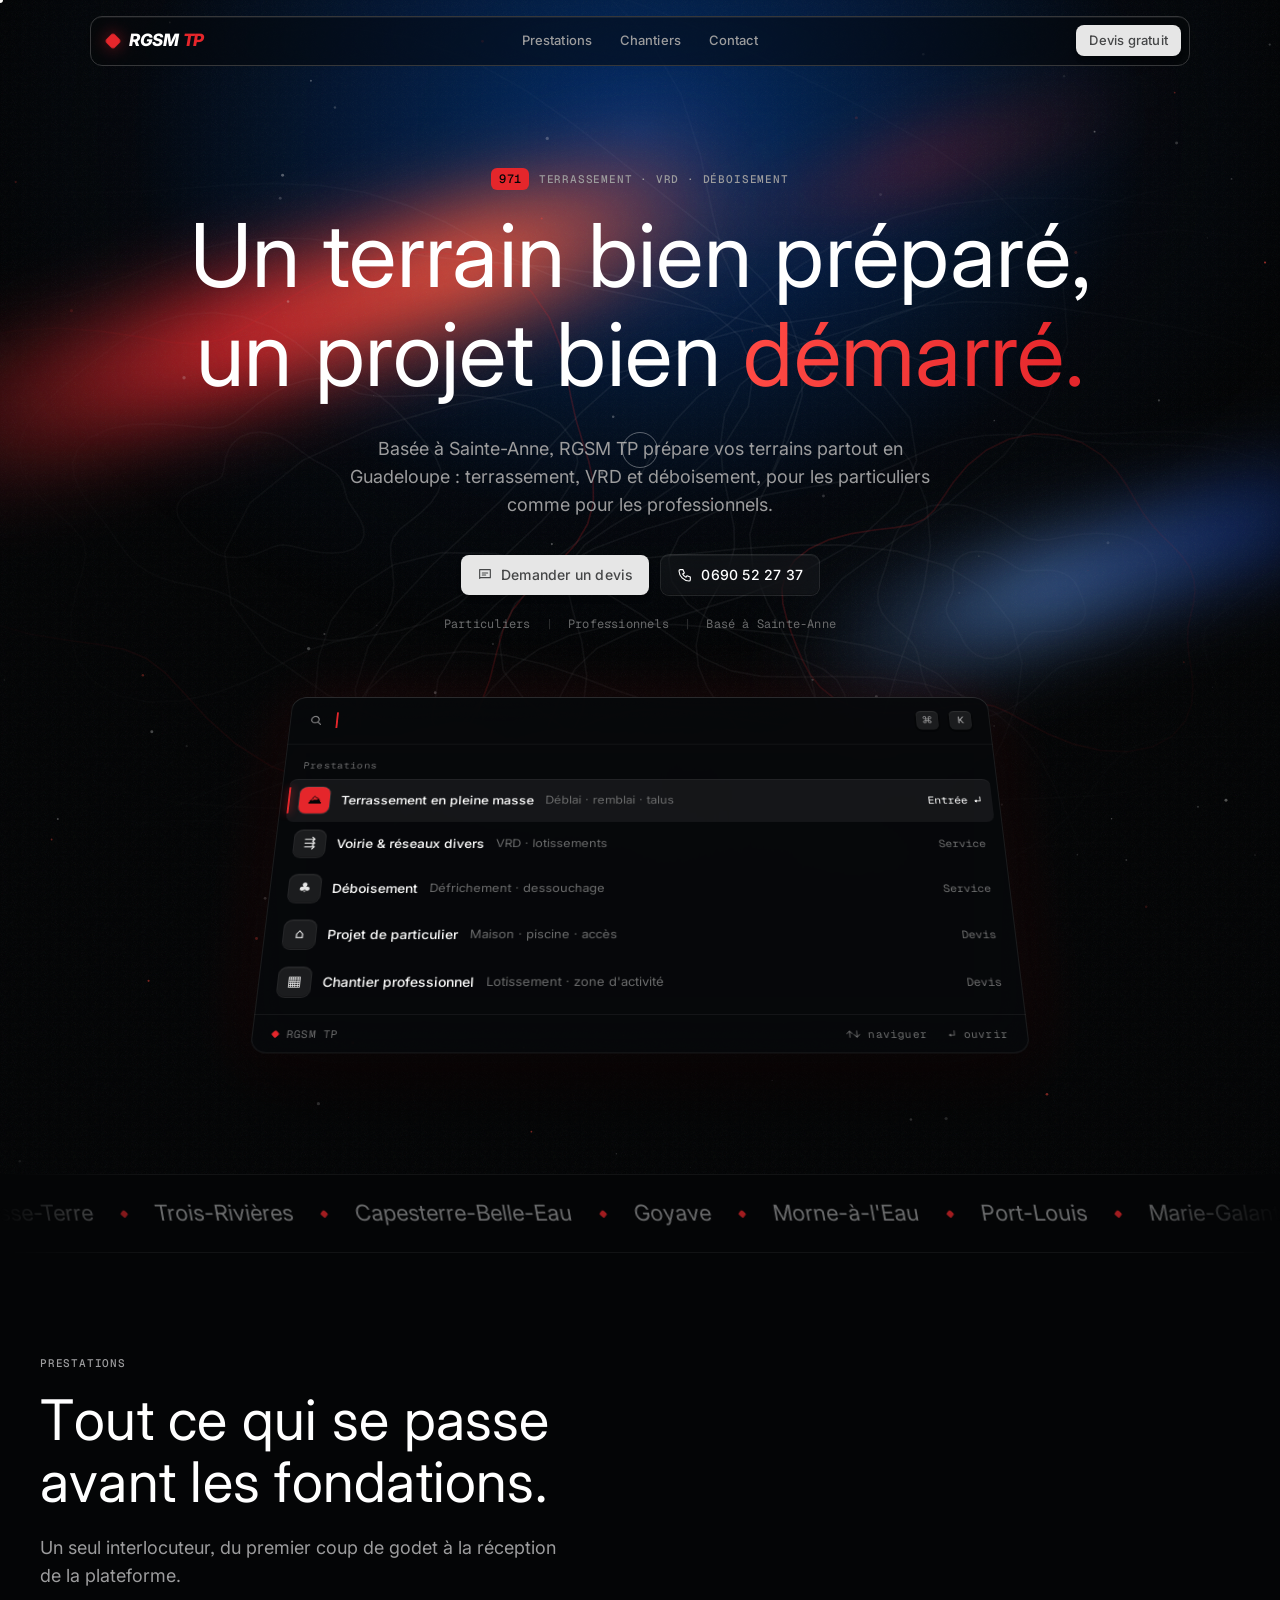
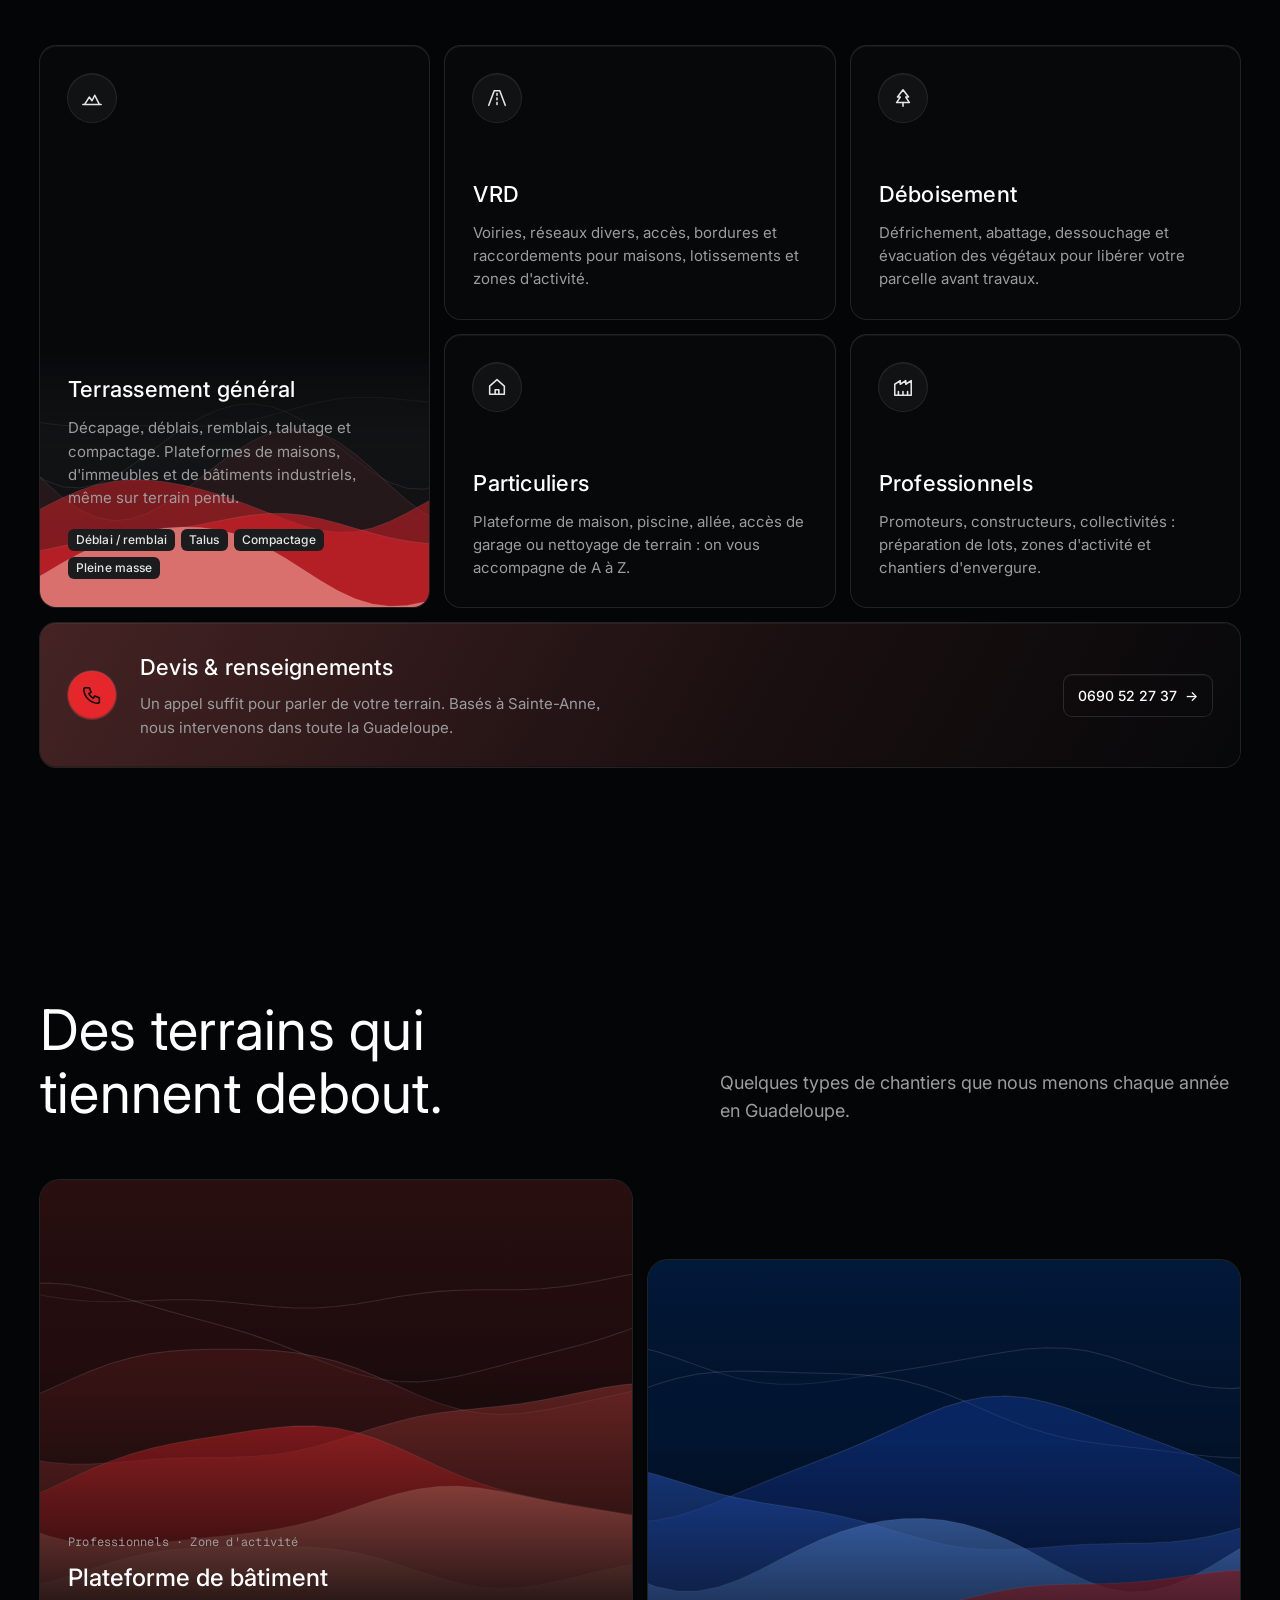
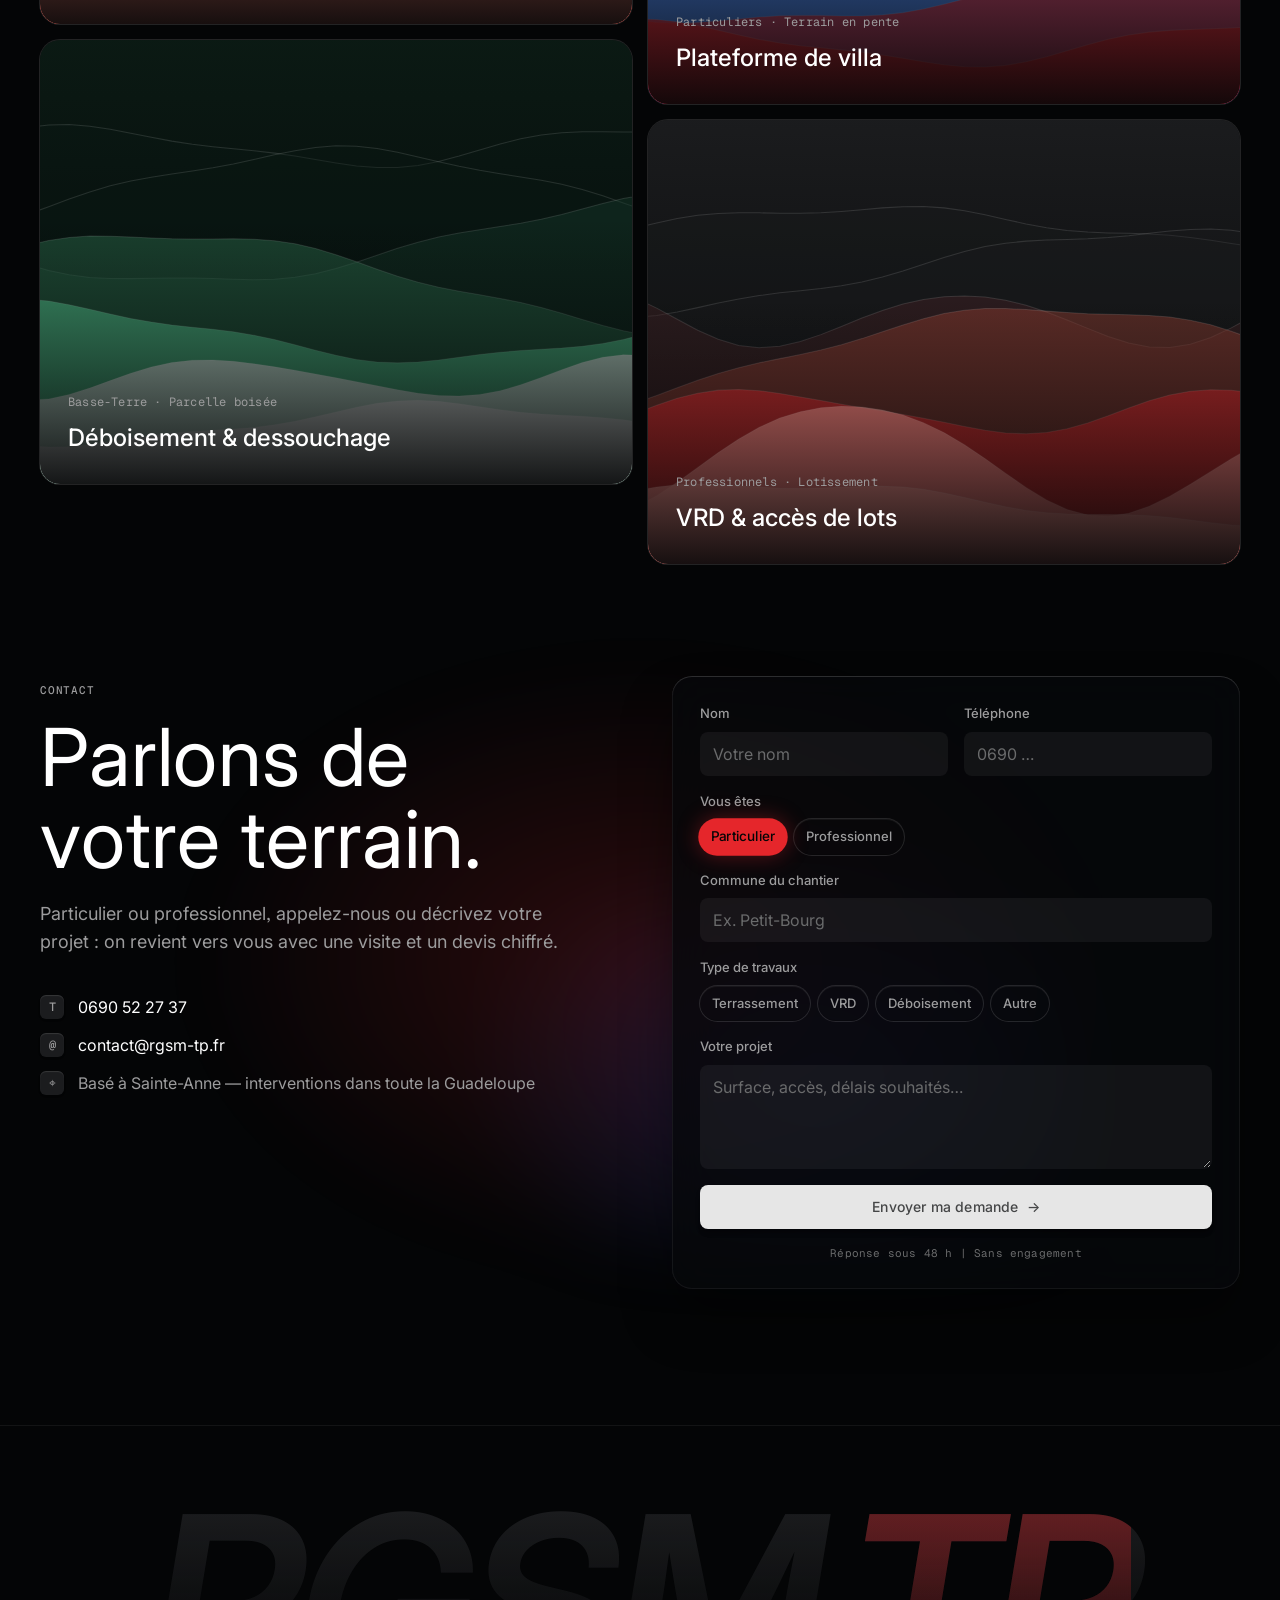
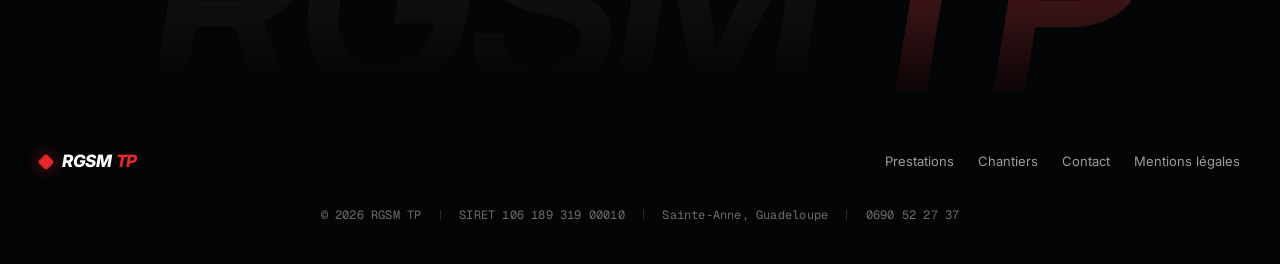
==== commit 21ef2c30: "Ajout des mentions légales (SIRET, siège, gérant) Co-Authored-By: Claude Opus 5.5 <noreply@anthropic" ====
--- a/index.html
+++ b/index.html
@@ -217,9 +217,9 @@
       <div class="footer-big" aria-hidden="true">RGSM<span>TP</span></div>
       <div class="footer-row">
         <a href="#top" class="logo"><i class="diamond"></i><span class="wm">RGSM<b>TP</b></span></a>
-        <nav><a href="#services">Prestations</a><a href="#realisations">Chantiers</a><a href="#contact">Contact</a><a href="#">Mentions légales</a></nav>
-      </div>
-      <p class="meta mono">© <span class="year"></span> RGSM TP <i>|</i> Terrassement · VRD · Déboisement <i>|</i> Sainte-Anne, Guadeloupe <i>|</i> 0690 52 27 37</p>
+        <nav><a href="#services">Prestations</a><a href="#realisations">Chantiers</a><a href="#contact">Contact</a><a href="mentions-legales.html">Mentions légales</a></nav>
+      </div>
+      <p class="meta mono">© <span class="year"></span> RGSM TP <i>|</i> SIRET 106 189 319 00010 <i>|</i> Sainte-Anne, Guadeloupe <i>|</i> 0690 52 27 37</p>
     </div>
   </footer>
 
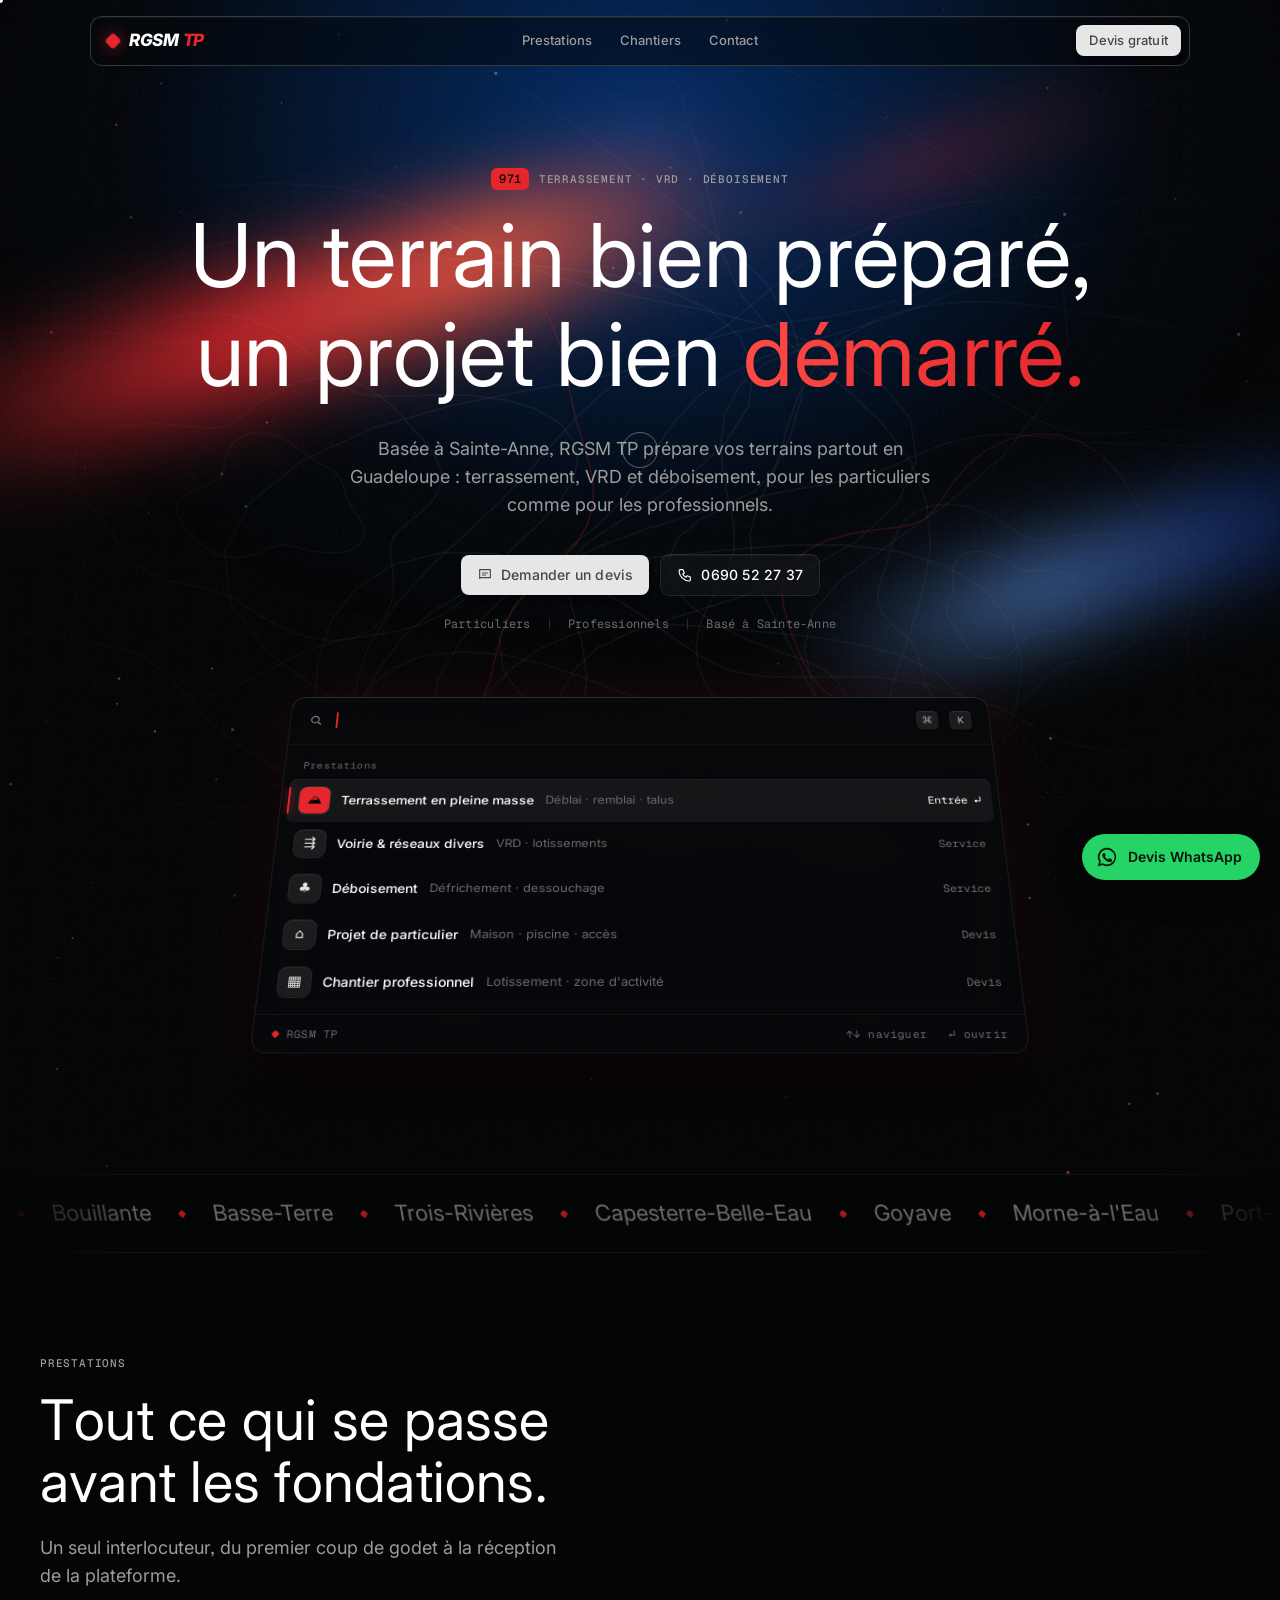
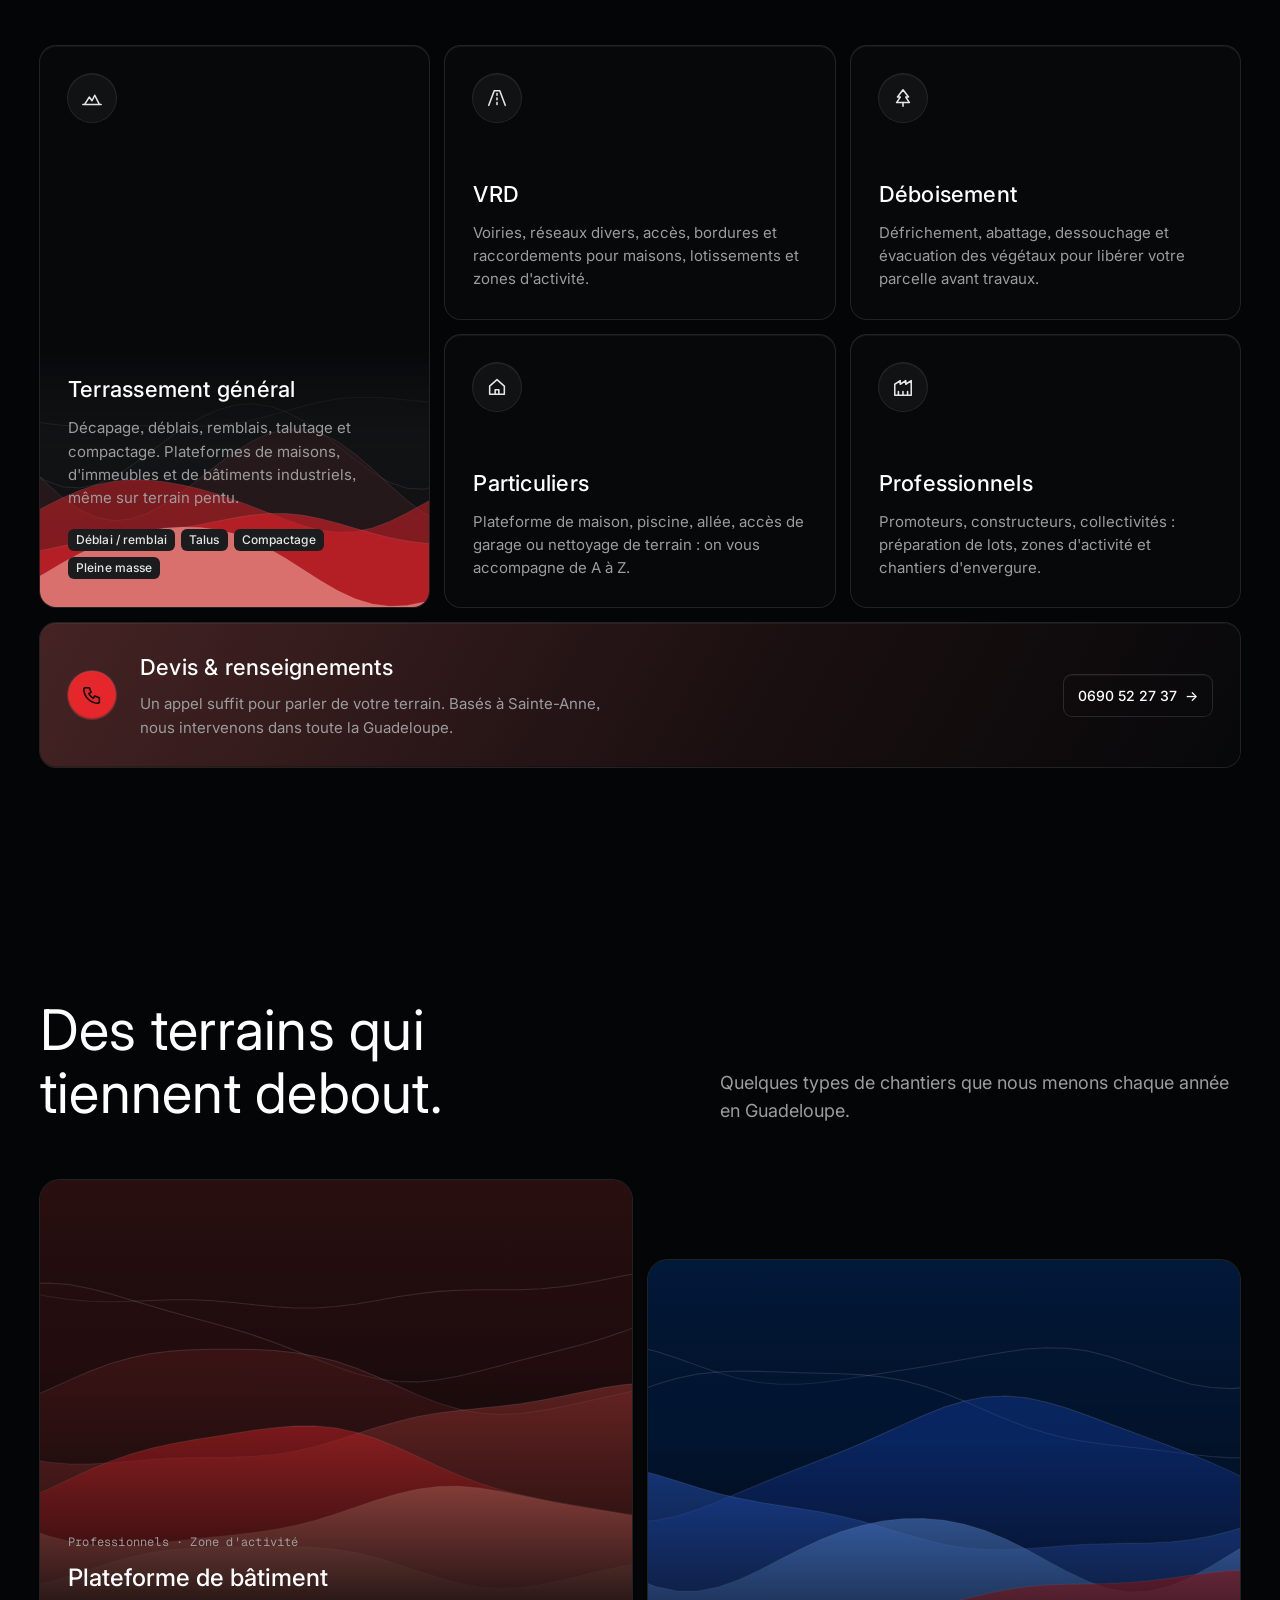
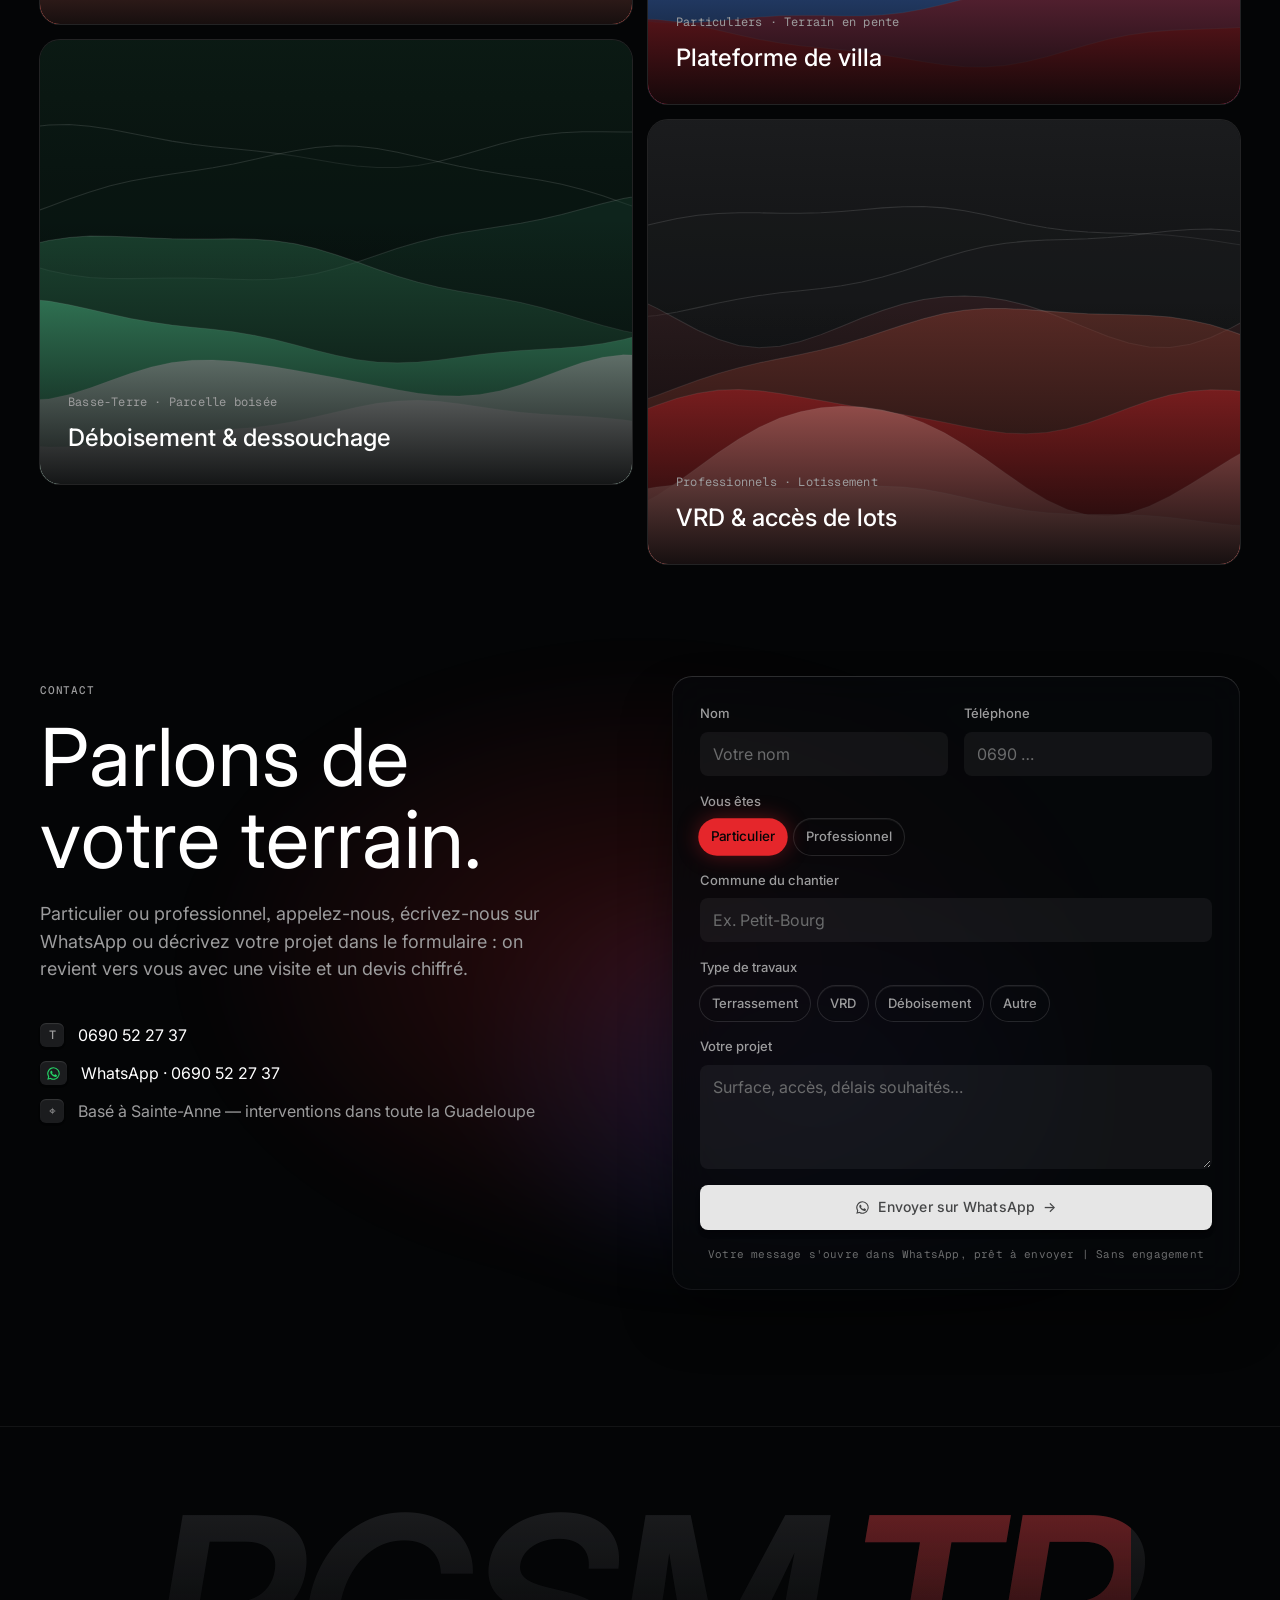
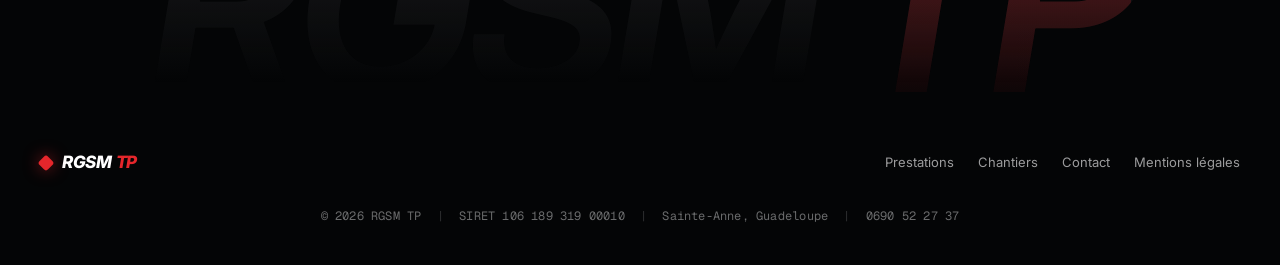
==== commit 966198bd: "Contact via WhatsApp (formulaire, lien, bouton flottant) Co-Authored-By: Claude Opus 5.5 <noreply@an" ====
--- a/index.html
+++ b/index.html
@@ -181,10 +181,10 @@
         <div>
           <p class="eyebrow reveal">Contact</p>
           <h2 class="h h-xl split-chars">Parlons de<br>votre terrain.</h2>
-          <p class="lead reveal">Particulier ou professionnel, appelez-nous ou décrivez votre projet : on revient vers vous avec une visite et un devis chiffré.</p>
+          <p class="lead reveal">Particulier ou professionnel, appelez-nous, écrivez-nous sur WhatsApp ou décrivez votre projet dans le formulaire : on revient vers vous avec une visite et un devis chiffré.</p>
           <ul class="contact-list reveal">
             <li><span class="kbd">T</span><a href="tel:+590690522737">0690 52 27 37</a></li>
-            <li><span class="kbd">@</span><a href="mailto:contact@rgsm-tp.fr">contact@rgsm-tp.fr</a></li>
+            <li><span class="kbd kbd-wa"><svg viewBox="0 0 24 24" class="ico wa-ico" aria-hidden="true"><path fill="currentColor" stroke="none" d="M12 2a10 10 0 0 0-8.6 15.1L2 22l5-1.3A10 10 0 1 0 12 2zm0 18.2c-1.5 0-3-.4-4.2-1.2l-.3-.2-3 .8.8-2.9-.2-.3A8.2 8.2 0 1 1 12 20.2zm4.5-6.1c-.2-.1-1.5-.7-1.7-.8-.2-.1-.4-.1-.6.1l-.8 1c-.1.2-.3.2-.5.1a6.7 6.7 0 0 1-3.3-2.9c-.2-.4.3-.4.8-1.3.1-.2 0-.3 0-.4l-.8-1.8c-.2-.5-.4-.4-.6-.4h-.5a1 1 0 0 0-.7.3 3 3 0 0 0-.9 2.2 5.2 5.2 0 0 0 1.1 2.7 11.8 11.8 0 0 0 4.5 4c1.7.7 2.3.8 3.2.6.5-.1 1.5-.6 1.7-1.2.2-.6.2-1.1.2-1.2-.1-.1-.3-.2-.5-.3z"/></svg></span><a href="https://wa.me/590690522737" target="_blank" rel="noopener">WhatsApp · 0690 52 27 37</a></li>
             <li><span class="kbd">⌖</span><span>Basé à Sainte-Anne — interventions dans toute la Guadeloupe</span></li>
           </ul>
         </div>
@@ -204,8 +204,8 @@
             </div>
           </div>
           <label class="field"><span>Votre projet</span><textarea name="message" rows="4" placeholder="Surface, accès, délais souhaités…"></textarea></label>
-          <button class="btn btn-mist btn-block magnetic" type="submit"><span>Envoyer ma demande <b class="send-arrow">→</b></span></button>
-          <p class="form-note mono">Réponse sous 48 h | Sans engagement</p>
+          <button class="btn btn-mist btn-block magnetic" type="submit"><span><svg viewBox="0 0 24 24" class="ico wa-ico" aria-hidden="true"><path fill="currentColor" stroke="none" d="M12 2a10 10 0 0 0-8.6 15.1L2 22l5-1.3A10 10 0 1 0 12 2zm0 18.2c-1.5 0-3-.4-4.2-1.2l-.3-.2-3 .8.8-2.9-.2-.3A8.2 8.2 0 1 1 12 20.2zm4.5-6.1c-.2-.1-1.5-.7-1.7-.8-.2-.1-.4-.1-.6.1l-.8 1c-.1.2-.3.2-.5.1a6.7 6.7 0 0 1-3.3-2.9c-.2-.4.3-.4.8-1.3.1-.2 0-.3 0-.4l-.8-1.8c-.2-.5-.4-.4-.6-.4h-.5a1 1 0 0 0-.7.3 3 3 0 0 0-.9 2.2 5.2 5.2 0 0 0 1.1 2.7 11.8 11.8 0 0 0 4.5 4c1.7.7 2.3.8 3.2.6.5-.1 1.5-.6 1.7-1.2.2-.6.2-1.1.2-1.2-.1-.1-.3-.2-.5-.3z"/></svg>Envoyer sur WhatsApp <b class="send-arrow">→</b></span></button>
+          <p class="form-note mono">Votre message s'ouvre dans WhatsApp, prêt à envoyer | Sans engagement</p>
         </form>
       </div>
     </section>
@@ -223,6 +223,8 @@
     </div>
   </footer>
 
+  <a href="https://wa.me/590690522737?text=Bonjour%20RGSM%20TP%2C%20je%20souhaite%20un%20devis." class="wa-float" target="_blank" rel="noopener" aria-label="Nous écrire sur WhatsApp"><svg viewBox="0 0 24 24" class="wa-float-ico" aria-hidden="true"><path fill="currentColor" stroke="none" d="M12 2a10 10 0 0 0-8.6 15.1L2 22l5-1.3A10 10 0 1 0 12 2zm0 18.2c-1.5 0-3-.4-4.2-1.2l-.3-.2-3 .8.8-2.9-.2-.3A8.2 8.2 0 1 1 12 20.2zm4.5-6.1c-.2-.1-1.5-.7-1.7-.8-.2-.1-.4-.1-.6.1l-.8 1c-.1.2-.3.2-.5.1a6.7 6.7 0 0 1-3.3-2.9c-.2-.4.3-.4.8-1.3.1-.2 0-.3 0-.4l-.8-1.8c-.2-.5-.4-.4-.6-.4h-.5a1 1 0 0 0-.7.3 3 3 0 0 0-.9 2.2 5.2 5.2 0 0 0 1.1 2.7 11.8 11.8 0 0 0 4.5 4c1.7.7 2.3.8 3.2.6.5-.1 1.5-.6 1.7-1.2.2-.6.2-1.1.2-1.2-.1-.1-.3-.2-.5-.3z"/></svg><span>Devis WhatsApp</span></a>
+
   <script src="main.js"></script>
 </body>
 </html>
--- a/style.css
+++ b/style.css
@@ -367,3 +367,13 @@
 .loader-mark .wm { font-size: 28px; }
 .footer-big { font-style: italic; }
 .footer-big span { margin-left: .12em; background: linear-gradient(180deg, rgba(229,38,43,.45), transparent 90%); -webkit-background-clip: text; background-clip: text; }
+
+/* ---------- WhatsApp ---------- */
+.wa-ico { width: 15px; height: 15px; }
+.kbd-wa { color: #25d366; }
+.wa-float { position: fixed; right: 20px; bottom: 20px; z-index: 60; display: inline-flex; align-items: center; gap: 10px; padding: 12px 18px 12px 14px; border-radius: 9999px; background: #25d366; color: #04140a; font: 600 14px/1 var(--font); box-shadow: rgba(0,0,0,.4) 0 10px 30px, rgba(37,211,102,.35) 0 0 0 0; opacity: 0; transform: translateY(20px) scale(.9); transition: opacity .6s var(--ease), transform .6s var(--ease); animation: waPulse 2.6s ease-out 3s infinite; }
+body.ready .wa-float { opacity: 1; transform: none; }
+.wa-float:hover { transform: translateY(-3px) scale(1.04); }
+.wa-float-ico { width: 22px; height: 22px; }
+@keyframes waPulse { 0% { box-shadow: rgba(0,0,0,.4) 0 10px 30px, rgba(37,211,102,.5) 0 0 0 0; } 70%, 100% { box-shadow: rgba(0,0,0,.4) 0 10px 30px, rgba(37,211,102,0) 0 0 0 16px; } }
+@media (max-width: 640px) { .wa-float span { display: none; } .wa-float { padding: 14px; } }
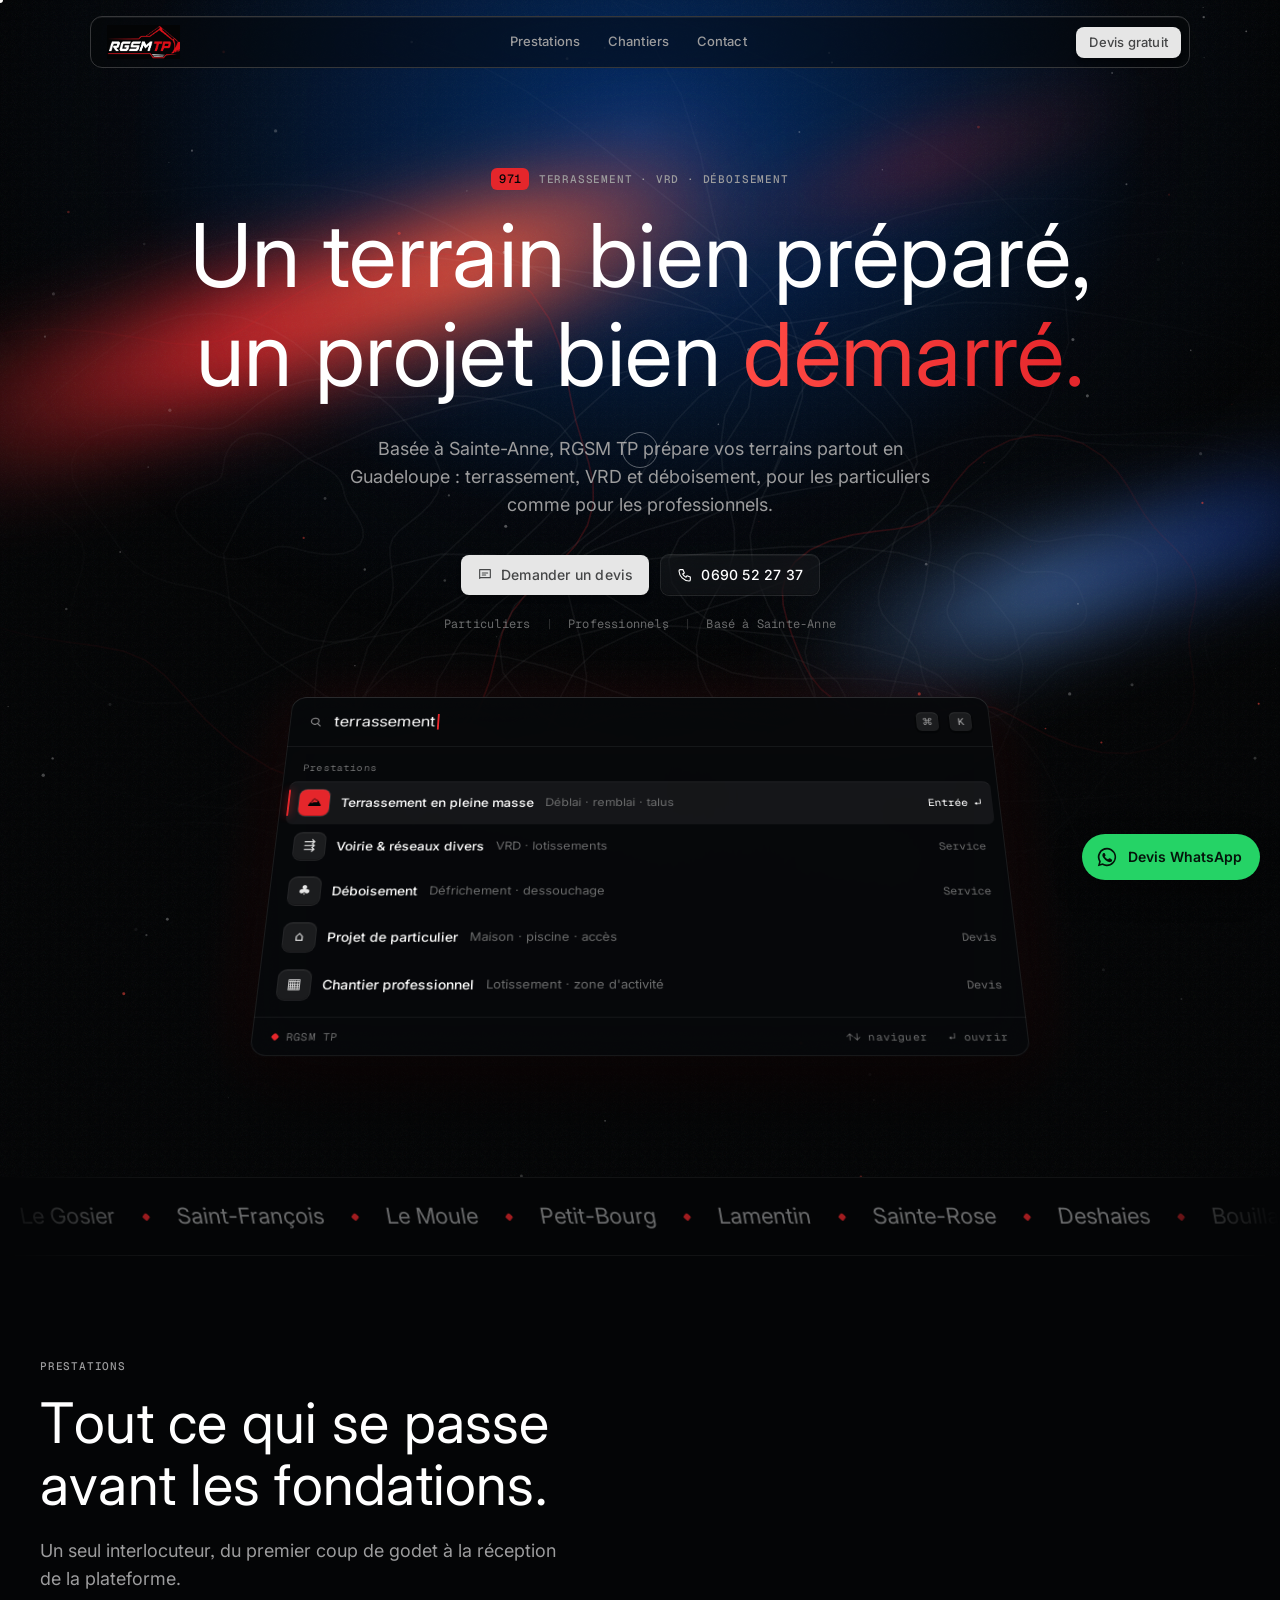
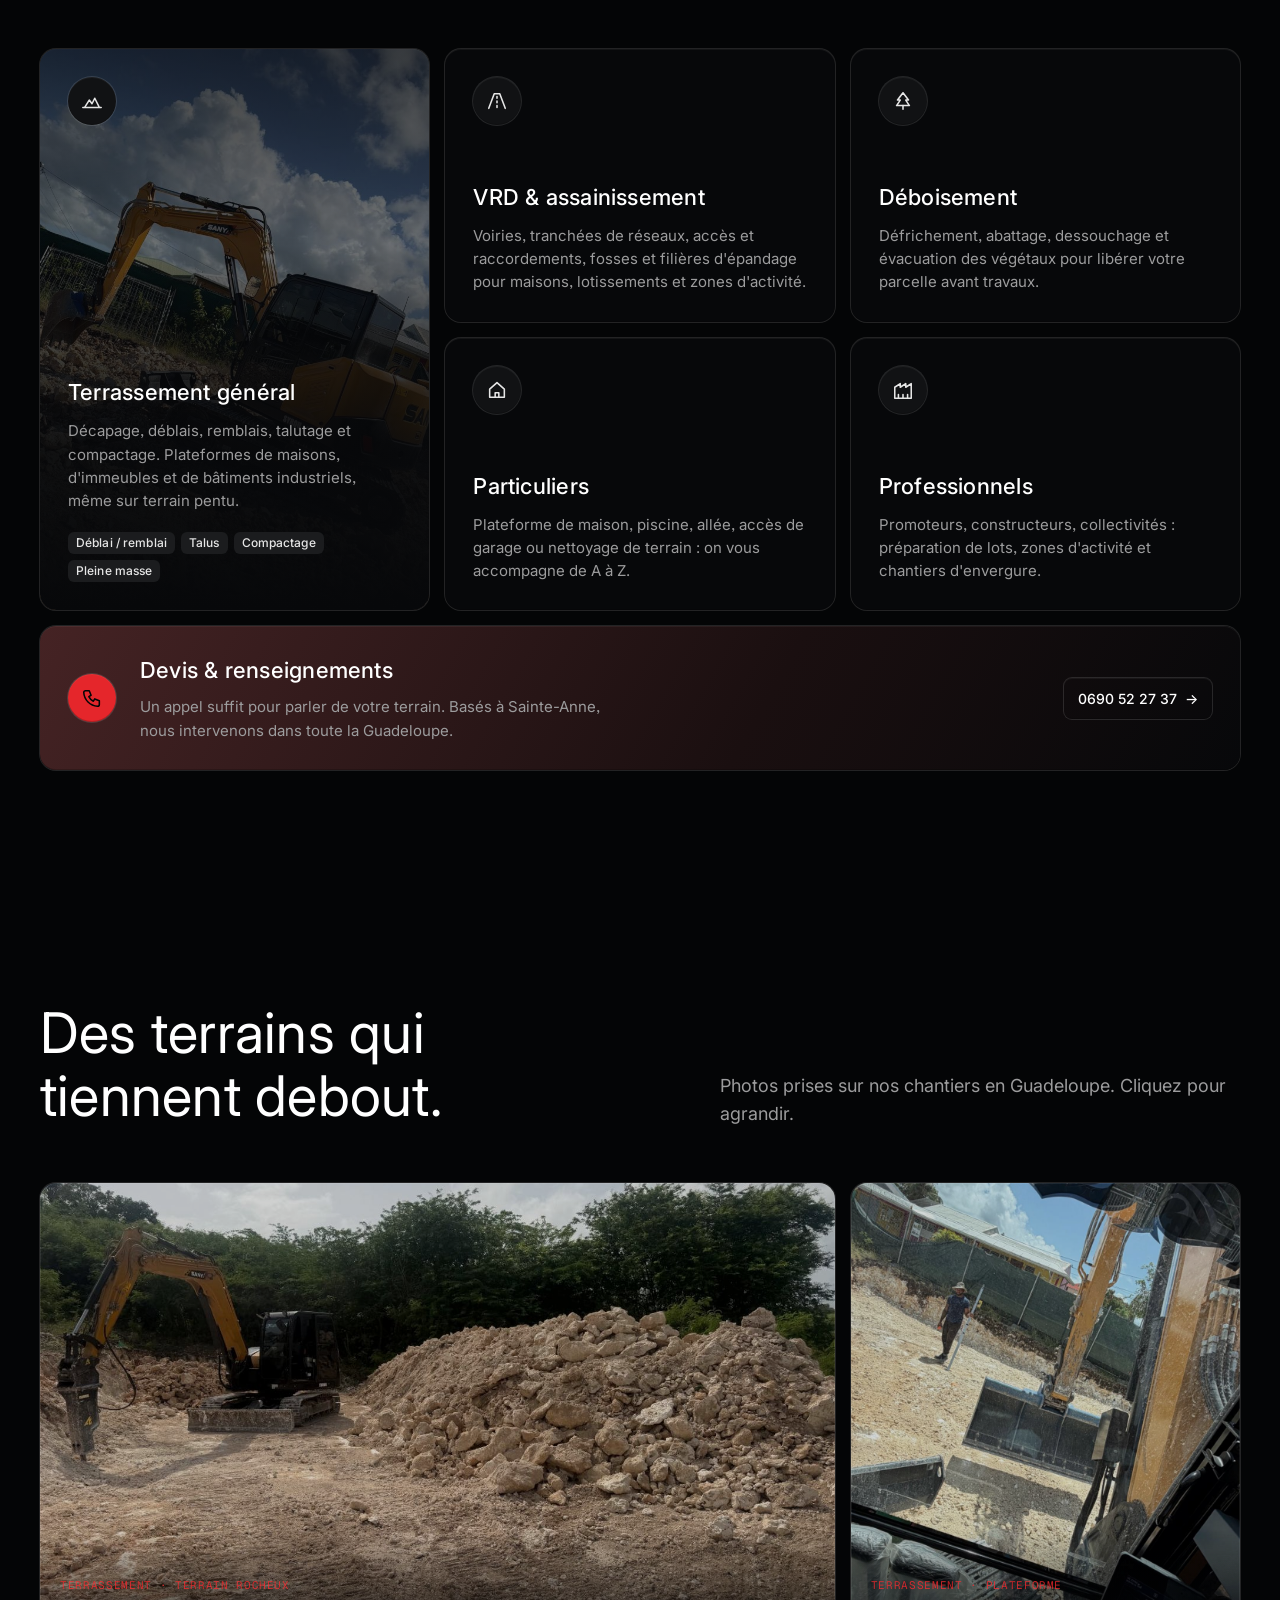
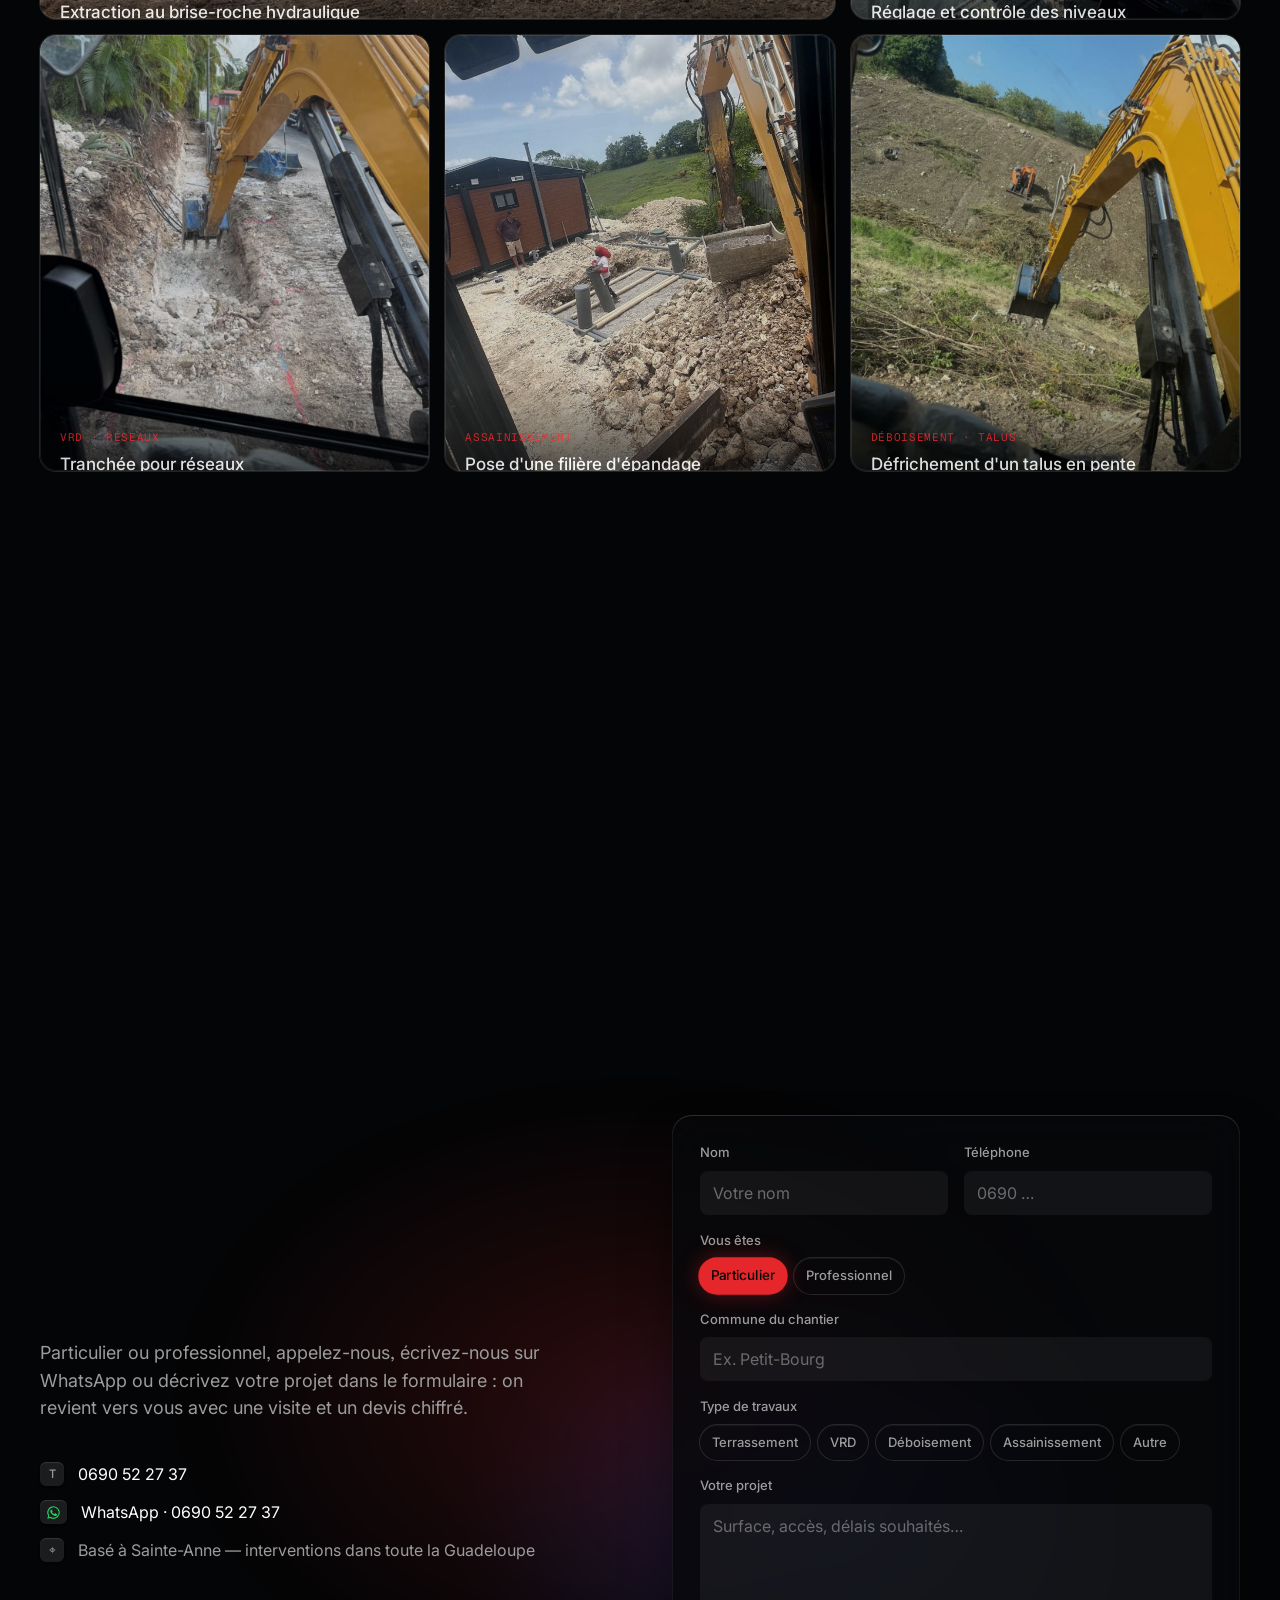
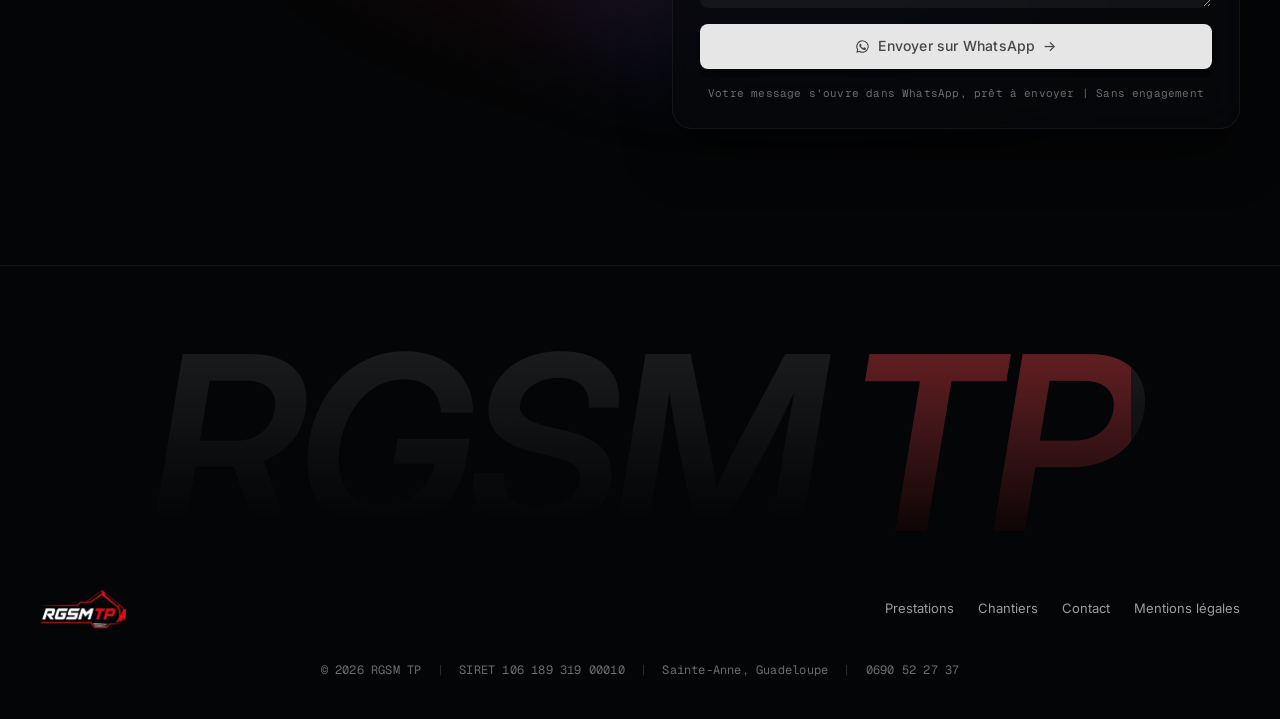
==== commit b65b4974: "Vraies photos de chantiers, logo officiel, galerie avec visionneuse Co-Authored-By: Claude Opus 5.5 " ====
--- a/index.html
+++ b/index.html
@@ -16,7 +16,7 @@
 
   <!-- ============ LOADER ============ -->
   <div class="loader" aria-hidden="true">
-    <div class="loader-mark"><i class="diamond"></i><span class="wm">RGSM<b>TP</b></span></div>
+    <div class="loader-mark"><img class="logo-img" src="img/logo-rgsm-tp.png" alt="RGSM TP" width="860" height="400"></div>
     <div class="loader-bar"><i></i></div>
     <p class="mono loader-meta"><span class="loader-pct">000</span> | Sainte-Anne · 971 | préparation du terrain</p>
   </div>
@@ -28,7 +28,7 @@
   <!-- ============ NAV ============ -->
   <header class="nav">
     <div class="nav-pill">
-      <a href="#top" class="logo" aria-label="RGSM TP, accueil"><i class="diamond"></i><span class="wm">RGSM<b>TP</b></span></a>
+      <a href="#top" class="logo" aria-label="RGSM TP, accueil"><img class="logo-img" src="img/logo-rgsm-tp.png" alt="" width="860" height="400"></a>
       <nav class="nav-links">
         <span class="nav-indicator" aria-hidden="true"></span>
         <a href="#services">Prestations</a>
@@ -104,18 +104,18 @@
       </div>
 
       <div class="bento">
-        <article class="card card-xl reveal spot tilt">
+        <article class="card card-xl card-has-photo reveal spot tilt">
           <div class="card-icon"><svg viewBox="0 0 24 24" class="ico"><path d="M2 19h20M4 19l5-8 3 4 3-6 5 10"/></svg></div>
           <h3>Terrassement général</h3>
           <p>Décapage, déblais, remblais, talutage et compactage. Plateformes de maisons, d'immeubles et de bâtiments industriels, même sur terrain pentu.</p>
           <div class="tags"><span class="badge">Déblai / remblai</span><span class="badge">Talus</span><span class="badge">Compactage</span><span class="badge">Pleine masse</span></div>
-          <div class="card-art strata" aria-hidden="true"></div>
+          <div class="card-photo" aria-hidden="true"><img src="img/pelle-sany.jpg" alt="" loading="lazy"></div>
           <span class="card-arrow" aria-hidden="true">→</span>
         </article>
         <article class="card reveal spot tilt" style="--rd:.06s">
           <div class="card-icon"><svg viewBox="0 0 24 24" class="ico"><path d="M3 20 9 4h6l6 16M12 7v2M12 12v2M12 17v2"/></svg></div>
-          <h3>VRD</h3>
-          <p>Voiries, réseaux divers, accès, bordures et raccordements pour maisons, lotissements et zones d'activité.</p>
+          <h3>VRD & assainissement</h3>
+          <p>Voiries, tranchées de réseaux, accès et raccordements, fosses et filières d'épandage pour maisons, lotissements et zones d'activité.</p>
           <span class="card-arrow" aria-hidden="true">→</span>
         </article>
         <article class="card reveal spot tilt" style="--rd:.12s">
@@ -145,34 +145,32 @@
       </div>
     </section>
 
-    <!-- Exemples de types de chantiers : remplacer par les vraies réalisations + photos -->
+    <!-- ============ CHANTIERS (photos réelles) ============ -->
     <section class="section wrap" id="realisations">
       <div class="section-head section-head-row">
         <div>
-          <p class="eyebrow reveal">Types de chantiers</p>
+          <p class="eyebrow reveal">Nos chantiers</p>
           <h2 class="h split-chars">Des terrains qui<br>tiennent debout.</h2>
         </div>
-        <p class="lead reveal">Quelques types de chantiers que nous menons chaque année en Guadeloupe.</p>
-      </div>
-      <div class="works">
-        <a href="#contact" class="work reveal" data-hue="0">
-          <div class="work-art"></div>
-          <div class="work-info"><span class="mono">Professionnels · Zone d'activité</span><h3>Plateforme de bâtiment</h3><span class="work-go">→</span></div>
-        </a>
-        <a href="#contact" class="work reveal" data-hue="1" style="--rd:.08s">
-          <div class="work-art"></div>
-          <div class="work-info"><span class="mono">Particuliers · Terrain en pente</span><h3>Plateforme de villa</h3><span class="work-go">→</span></div>
-        </a>
-        <a href="#contact" class="work reveal" data-hue="2">
-          <div class="work-art"></div>
-          <div class="work-info"><span class="mono">Basse-Terre · Parcelle boisée</span><h3>Déboisement & dessouchage</h3><span class="work-go">→</span></div>
-        </a>
-        <a href="#contact" class="work reveal" data-hue="3" style="--rd:.08s">
-          <div class="work-art"></div>
-          <div class="work-info"><span class="mono">Professionnels · Lotissement</span><h3>VRD & accès de lots</h3><span class="work-go">→</span></div>
-        </a>
-      </div>
-    </section>
+        <p class="lead reveal">Photos prises sur nos chantiers en Guadeloupe. Cliquez pour agrandir.</p>
+      </div>
+      <div class="gallery">
+        <figure class="shot shot-wide reveal"><img src="img/brise-roche.jpg" alt="Pelle SANY équipée d'un brise-roche hydraulique à côté d'un tas de roches extraites" loading="lazy" width="1400" height="1050"><figcaption><span class="mono">Terrassement · terrain rocheux</span><strong>Extraction au brise-roche hydraulique</strong></figcaption></figure>
+        <figure class="shot reveal" style="--rd:.06s"><img src="img/plateforme-niveau.jpg" alt="Plateforme en cours de réglage avec contrôle des niveaux à la mire" loading="lazy" width="1050" height="1400"><figcaption><span class="mono">Terrassement · plateforme</span><strong>Réglage et contrôle des niveaux</strong></figcaption></figure>
+        <figure class="shot reveal"><img src="img/tranchee-reseaux.jpg" alt="Tranchée creusée le long d'une route pour le passage de réseaux" loading="lazy" width="1050" height="1400"><figcaption><span class="mono">VRD · réseaux</span><strong>Tranchée pour réseaux</strong></figcaption></figure>
+        <figure class="shot reveal" style="--rd:.06s"><img src="img/assainissement.jpg" alt="Filière d'épandage en cours de pose à côté d'une maison" loading="lazy" width="788" height="1400"><figcaption><span class="mono">Assainissement</span><strong>Pose d'une filière d'épandage</strong></figcaption></figure>
+        <figure class="shot reveal"><img src="img/deboisement-talus.jpg" alt="Talus déboisé vu depuis la cabine de la pelle, mini-pelle au travail en haut du talus" loading="lazy" width="1050" height="1400"><figcaption><span class="mono">Déboisement · talus</span><strong>Défrichement d'un talus en pente</strong></figcaption></figure>
+        <figure class="shot shot-wide reveal" style="--rd:.06s"><img src="img/mini-pelle.jpg" alt="Mini-pelle Hitachi sur un terrain de particulier" loading="lazy" width="603" height="448"><figcaption><span class="mono">Particuliers · mini-pelle</span><strong>Terrassement chez un particulier</strong></figcaption></figure>
+        <figure class="shot reveal" style="--rd:.12s"><img src="img/deboisement-avant.jpg" alt="Parcelle en pente couverte de végétation dense avant déboisement" loading="lazy" width="1400" height="1050"><figcaption><span class="mono">Déboisement · repérage</span><strong>Parcelle à défricher</strong></figcaption></figure>
+      </div>
+    </section>
+
+    <div class="lightbox" aria-hidden="true">
+      <button class="lb-close" aria-label="Fermer">×</button>
+      <button class="lb-nav lb-prev" aria-label="Photo précédente">←</button>
+      <figure><img alt=""><figcaption></figcaption></figure>
+      <button class="lb-nav lb-next" aria-label="Photo suivante">→</button>
+    </div>
 
     <!-- ============ CONTACT ============ -->
     <section class="section contact" id="contact">
@@ -200,6 +198,7 @@
               <label><input type="checkbox" name="type" value="Terrassement"><b>Terrassement</b></label>
               <label><input type="checkbox" name="type" value="VRD"><b>VRD</b></label>
               <label><input type="checkbox" name="type" value="Déboisement"><b>Déboisement</b></label>
+              <label><input type="checkbox" name="type" value="Assainissement"><b>Assainissement</b></label>
               <label><input type="checkbox" name="type" value="Autre"><b>Autre</b></label>
             </div>
           </div>
@@ -216,7 +215,7 @@
     <div class="wrap">
       <div class="footer-big" aria-hidden="true">RGSM<span>TP</span></div>
       <div class="footer-row">
-        <a href="#top" class="logo"><i class="diamond"></i><span class="wm">RGSM<b>TP</b></span></a>
+        <a href="#top" class="logo"><img class="logo-img" src="img/logo-rgsm-tp.png" alt="RGSM TP" width="860" height="400"></a>
         <nav><a href="#services">Prestations</a><a href="#realisations">Chantiers</a><a href="#contact">Contact</a><a href="mentions-legales.html">Mentions légales</a></nav>
       </div>
       <p class="meta mono">© <span class="year"></span> RGSM TP <i>|</i> SIRET 106 189 319 00010 <i>|</i> Sainte-Anne, Guadeloupe <i>|</i> 0690 52 27 37</p>
--- a/style.css
+++ b/style.css
@@ -377,3 +377,48 @@
 .wa-float-ico { width: 22px; height: 22px; }
 @keyframes waPulse { 0% { box-shadow: rgba(0,0,0,.4) 0 10px 30px, rgba(37,211,102,.5) 0 0 0 0; } 70%, 100% { box-shadow: rgba(0,0,0,.4) 0 10px 30px, rgba(37,211,102,0) 0 0 0 16px; } }
 @media (max-width: 640px) { .wa-float span { display: none; } .wa-float { padding: 14px; } }
+
+/* ---------- Logo officiel (fond noir effacé par fusion) ---------- */
+.logo-img { display: block; height: 34px; width: auto; mix-blend-mode: screen; transition: transform .5s var(--ease), filter .5s; }
+.logo:hover .logo-img { transform: scale(1.05) rotate(-1deg); filter: drop-shadow(0 0 12px rgba(229,38,43,.5)); }
+.loader-mark .logo-img { height: 90px; animation: logoIn 1.2s var(--ease) both; }
+@keyframes logoIn { from { opacity: 0; transform: scale(.9); filter: blur(8px); } }
+.footer-row .logo-img { height: 40px; }
+
+/* ---------- Photos dans les prestations ---------- */
+.card-photo { position: absolute; inset: 0; z-index: -2; overflow: hidden; border-radius: inherit; }
+.card-photo img { width: 100%; height: 100%; object-fit: cover; object-position: 50% 40%; opacity: .5; transform: scale(1.06); transition: transform 1.4s var(--ease), opacity .6s; }
+.card-photo::after { content: ''; position: absolute; inset: 0; background: linear-gradient(180deg, rgba(7,8,10,.55) 0%, rgba(7,8,10,.15) 35%, rgba(7,8,10,.92) 72%, var(--ink)); }
+.card:hover .card-photo img { transform: scale(1.14); opacity: .7; }
+
+/* ---------- Galerie chantiers ---------- */
+.gallery { display: grid; grid-template-columns: repeat(3, minmax(0, 1fr)); grid-auto-rows: 210px; grid-auto-flow: dense; gap: 16px; }
+.shot { --px: 0; --py: 0; position: relative; grid-row: span 2; margin: 0; border-radius: 16px; overflow: hidden; cursor: zoom-in; background: var(--ink); box-shadow: var(--key); isolation: isolate; outline: none; }
+.shot-wide { grid-column: span 2; }
+.shot img { width: 100%; height: 100%; object-fit: cover; display: block; transform: scale(1.04) translate(calc(var(--px) * -14px), calc(var(--py) * -14px)); transition: transform .9s var(--ease), filter .6s; filter: saturate(.9) brightness(.85); }
+.shot:hover img, .shot:focus-visible img { transform: scale(1.12) translate(calc(var(--px) * -18px), calc(var(--py) * -18px)); filter: saturate(1.1) brightness(1); }
+.shot::after { content: ''; position: absolute; inset: 0; border-radius: inherit; box-shadow: inset 0 0 0 1px rgba(255,255,255,.08); transition: box-shadow .4s; pointer-events: none; }
+.shot:hover::after, .shot:focus-visible::after { box-shadow: inset 0 0 0 1px rgba(229,38,43,.7), inset 0 0 40px rgba(229,38,43,.15); }
+.shot figcaption { position: absolute; left: 0; right: 0; bottom: 0; padding: 48px 20px 18px; background: linear-gradient(transparent, rgba(4,5,6,.92)); display: grid; gap: 6px; transform: translateY(24px); opacity: .85; transition: transform .5s var(--ease), opacity .5s; }
+.shot figcaption .mono { color: var(--coral); font-size: 11px; text-transform: uppercase; letter-spacing: .06em; }
+.shot figcaption strong { font-size: 17px; font-weight: 500; }
+.shot:hover figcaption, .shot:focus-visible figcaption { transform: none; opacity: 1; }
+.shot::before { content: '⤢'; position: absolute; top: 14px; right: 14px; z-index: 1; width: 34px; height: 34px; border-radius: 50%; display: grid; place-items: center; background: rgba(4,5,6,.6); backdrop-filter: blur(8px); color: var(--white); font-size: 15px; opacity: 0; transform: scale(.6); transition: all .4s var(--ease); }
+.shot:hover::before { opacity: 1; transform: none; }
+@media (hover: none) { .shot figcaption { transform: none; opacity: 1; } }
+@media (max-width: 900px) { .gallery { grid-template-columns: repeat(2, minmax(0, 1fr)); grid-auto-rows: 180px; } }
+@media (max-width: 560px) { .gallery { grid-template-columns: minmax(0, 1fr); grid-auto-rows: 150px; } .shot-wide { grid-column: auto; } }
+
+/* ---------- Lightbox ---------- */
+.lightbox { position: fixed; inset: 0; z-index: 95; display: flex; align-items: center; justify-content: center; gap: 16px; padding: 24px; background: rgba(4,5,6,.94); backdrop-filter: blur(16px); opacity: 0; pointer-events: none; transition: opacity .4s var(--ease); }
+.lightbox.open { opacity: 1; pointer-events: auto; }
+.lightbox figure { margin: 0; max-width: min(1100px, 100%); display: grid; gap: 14px; transform: scale(.94); transition: transform .5s var(--ease); }
+.lightbox.open figure { transform: none; }
+.lightbox img { max-width: 100%; max-height: 78vh; border-radius: 14px; object-fit: contain; box-shadow: rgba(0,0,0,.6) 0 30px 80px; margin: 0 auto; }
+.lightbox figcaption { display: grid; gap: 4px; text-align: center; }
+.lightbox figcaption .mono { color: var(--coral); text-transform: uppercase; font-size: 11px; letter-spacing: .06em; }
+.lightbox figcaption strong { font-weight: 500; font-size: 18px; }
+.lb-close, .lb-nav { flex: none; width: 48px; height: 48px; border: 0; border-radius: 50%; background: var(--graphite); color: var(--white); font-size: 20px; cursor: pointer; box-shadow: var(--key); transition: background .3s, transform .3s var(--ease); }
+.lb-close:hover, .lb-nav:hover { background: var(--coral); transform: scale(1.08); }
+.lb-close { position: absolute; top: 20px; right: 20px; font-size: 26px; }
+@media (max-width: 640px) { .lb-nav { position: absolute; bottom: 20px; } .lb-prev { left: 20px; } .lb-next { right: 20px; } .lightbox img { max-height: 65vh; } }
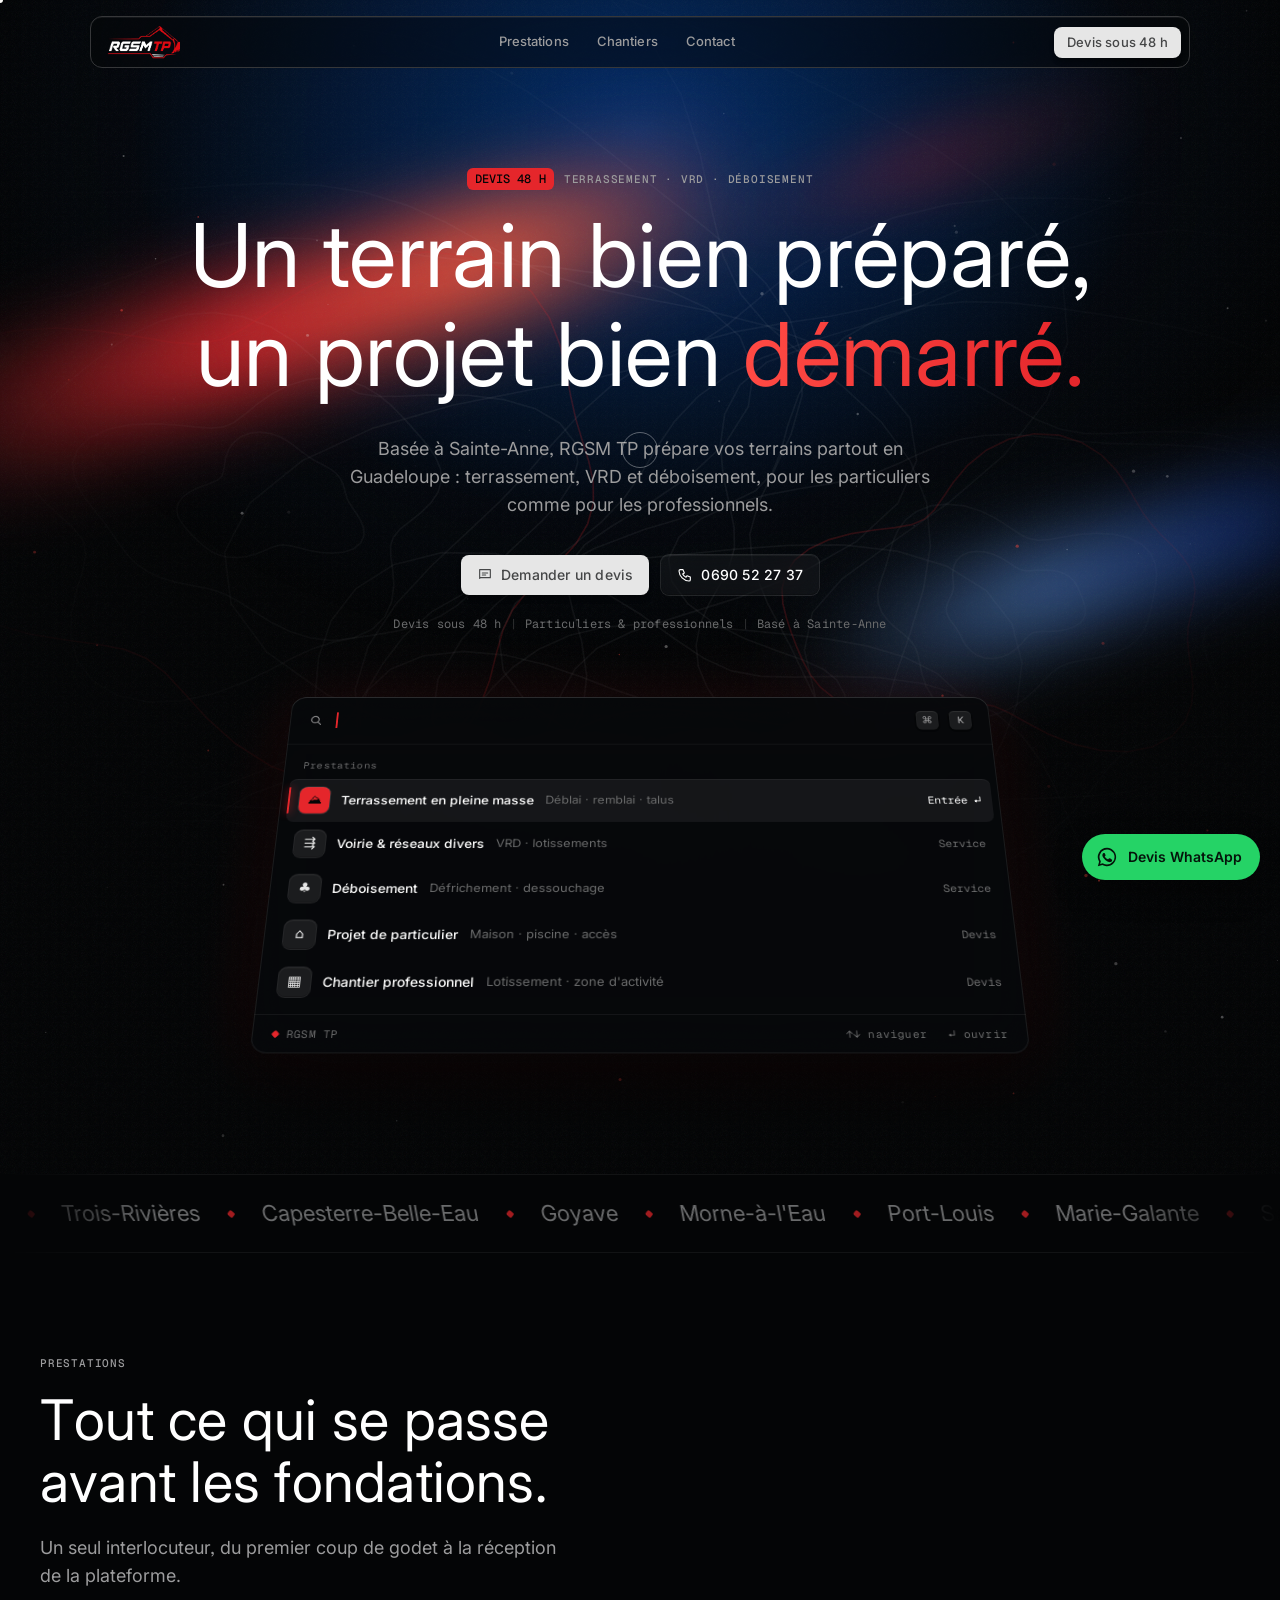
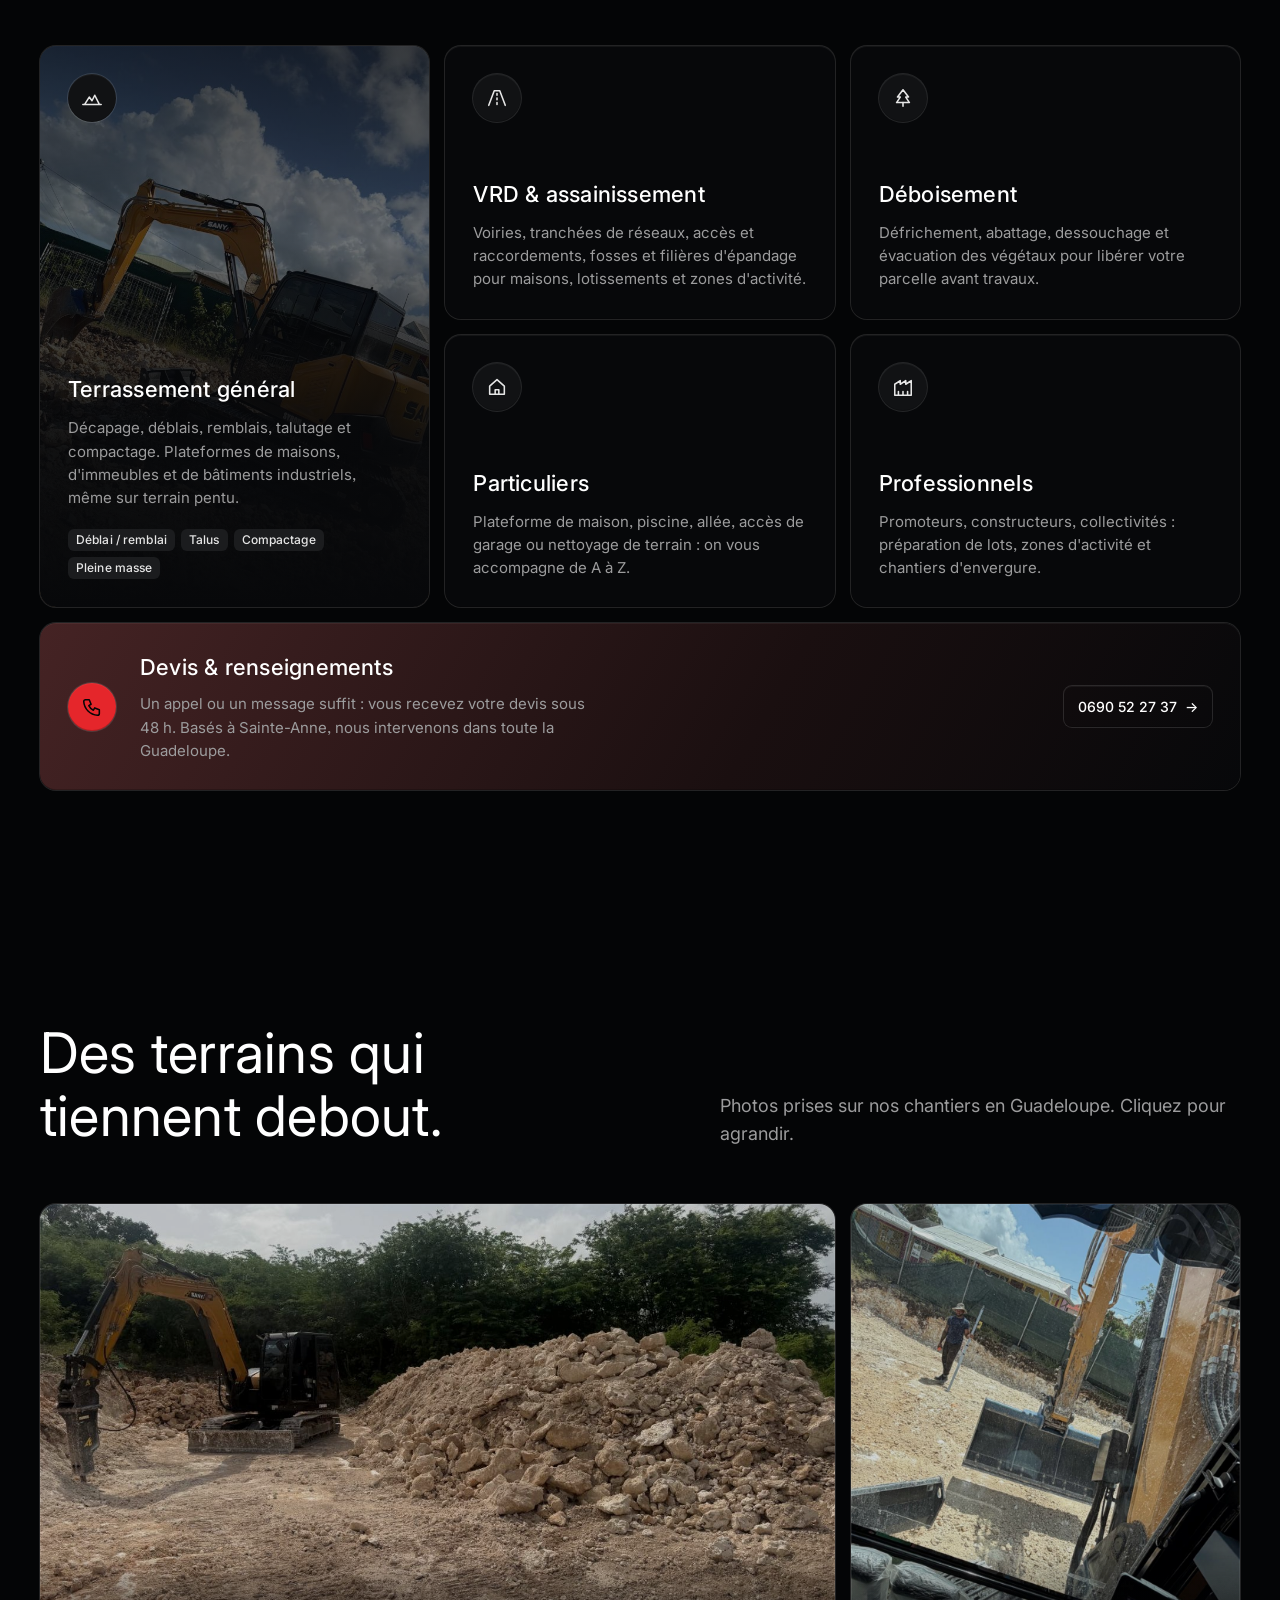
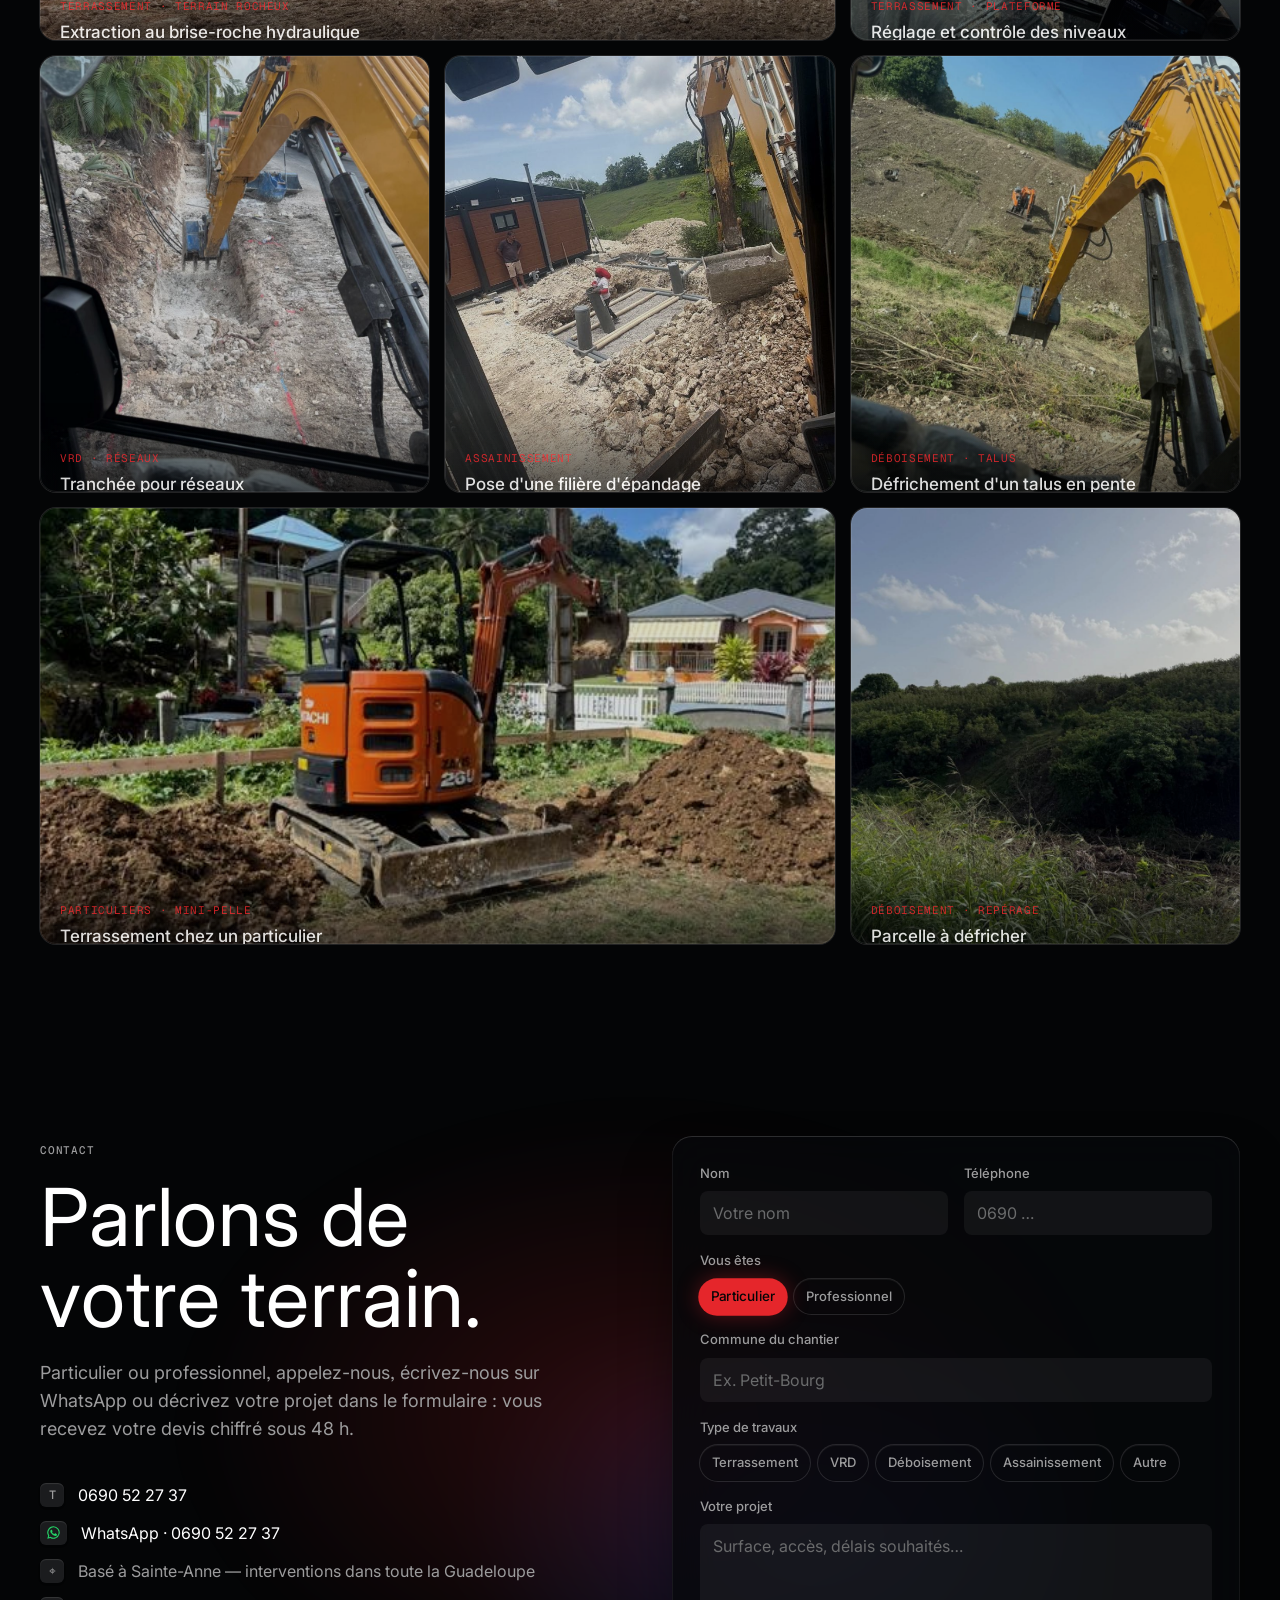
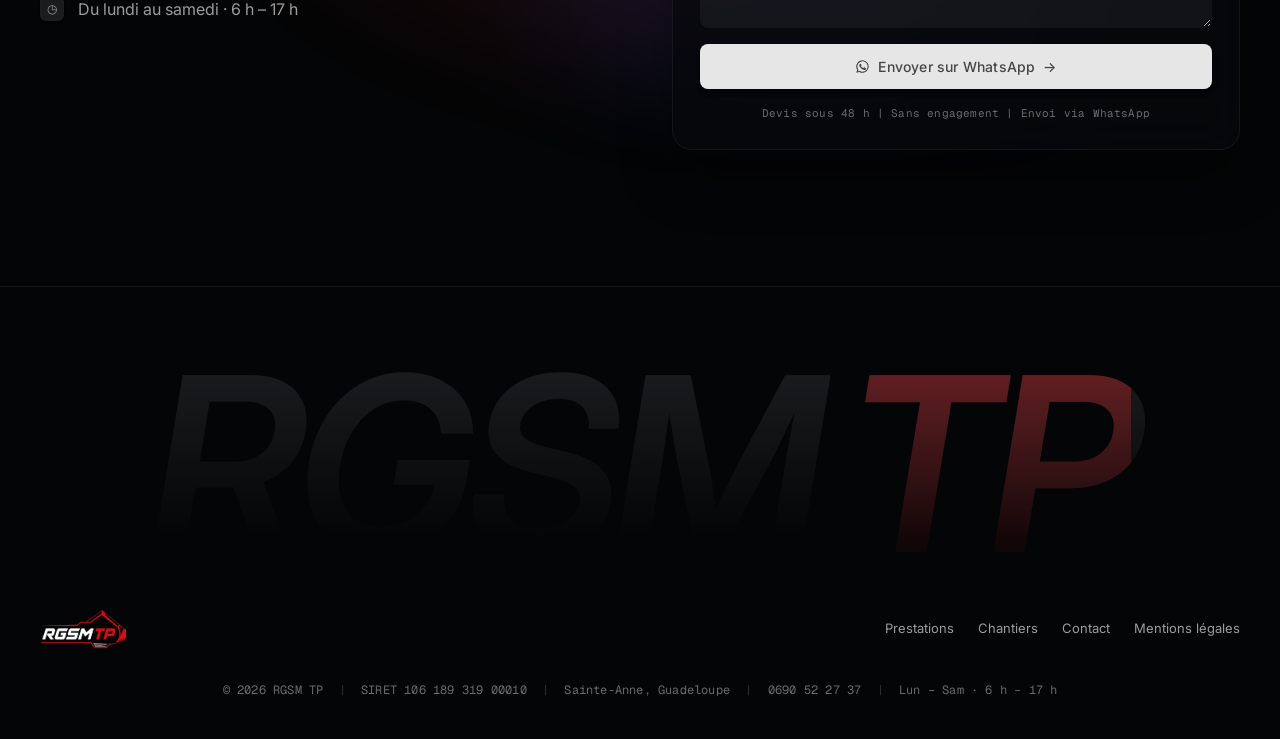
==== commit fb658b43: "Devis sous 48 h, horaires lun-sam 6h-17h, logo transparent, bandeau mobile Co-Authored-By: Claude Op" ====
--- a/index.html
+++ b/index.html
@@ -35,7 +35,7 @@
         <a href="#realisations">Chantiers</a>
         <a href="#contact">Contact</a>
       </nav>
-      <a href="#contact" class="btn btn-mist btn-sm magnetic"><span>Devis gratuit</span></a>
+      <a href="#contact" class="btn btn-mist btn-sm magnetic"><span>Devis sous 48 h</span></a>
       <button class="burger" aria-label="Ouvrir le menu" aria-expanded="false"><span></span><span></span></button>
     </div>
   </header>
@@ -54,14 +54,14 @@
       <canvas class="dust" aria-hidden="true"></canvas>
 
       <div class="hero-content wrap">
-        <p class="eyebrow hero-in" style="--d:.15s"><span class="badge badge-coral">971</span> Terrassement · VRD · Déboisement</p>
+        <p class="eyebrow hero-in" style="--d:.15s"><span class="badge badge-coral">Devis 48 h</span> Terrassement · VRD · Déboisement</p>
         <h1 class="hero-title split-words">Un terrain bien préparé,<br>un projet bien démarré.</h1>
         <p class="hero-sub hero-in" style="--d:.9s">Basée à Sainte-Anne, RGSM TP prépare vos terrains partout en Guadeloupe : terrassement, VRD et déboisement, pour les particuliers comme pour les professionnels.</p>
         <div class="hero-ctas hero-in" style="--d:1.05s">
           <a href="#contact" class="btn btn-mist magnetic"><span><svg viewBox="0 0 24 24" class="ico"><path d="M4 4h16v12H5.2L4 17.2z"/><path d="M8 9h8M8 12h5"/></svg>Demander un devis</span></a>
           <a href="tel:+590690522737" class="btn btn-ghost magnetic"><span><svg viewBox="0 0 24 24" class="ico"><path d="M5 4h4l2 5-2.5 1.5a11 11 0 0 0 5 5L15 13l5 2v4a2 2 0 0 1-2 2A16 16 0 0 1 3 6a2 2 0 0 1 2-2"/></svg>0690 52 27 37</span></a>
         </div>
-        <p class="meta mono hero-in" style="--d:1.2s">Particuliers <i>|</i> Professionnels <i>|</i> Basé à Sainte-Anne</p>
+        <p class="meta mono hero-in" style="--d:1.2s"><span>Devis sous 48 h</span><i>|</i><span>Particuliers & professionnels</span><i>|</i><span>Basé à Sainte-Anne</span></p>
       </div>
 
       <!-- Command palette mockup -->
@@ -139,7 +139,7 @@
         <article class="card card-wide card-ember reveal spot tilt" style="--rd:.18s">
           <div class="card-icon card-icon-coral"><svg viewBox="0 0 24 24" class="ico"><path d="M5 4h4l2 5-2.5 1.5a11 11 0 0 0 5 5L15 13l5 2v4a2 2 0 0 1-2 2A16 16 0 0 1 3 6a2 2 0 0 1 2-2"/></svg></div>
           <h3>Devis & renseignements</h3>
-          <p>Un appel suffit pour parler de votre terrain. Basés à Sainte-Anne, nous intervenons dans toute la Guadeloupe.</p>
+          <p>Un appel ou un message suffit : vous recevez votre devis sous 48 h. Basés à Sainte-Anne, nous intervenons dans toute la Guadeloupe.</p>
           <a href="tel:+590690522737" class="link-arrow">0690 52 27 37 <span>→</span></a>
         </article>
       </div>
@@ -179,11 +179,12 @@
         <div>
           <p class="eyebrow reveal">Contact</p>
           <h2 class="h h-xl split-chars">Parlons de<br>votre terrain.</h2>
-          <p class="lead reveal">Particulier ou professionnel, appelez-nous, écrivez-nous sur WhatsApp ou décrivez votre projet dans le formulaire : on revient vers vous avec une visite et un devis chiffré.</p>
+          <p class="lead reveal">Particulier ou professionnel, appelez-nous, écrivez-nous sur WhatsApp ou décrivez votre projet dans le formulaire : vous recevez votre devis chiffré sous 48 h.</p>
           <ul class="contact-list reveal">
             <li><span class="kbd">T</span><a href="tel:+590690522737">0690 52 27 37</a></li>
             <li><span class="kbd kbd-wa"><svg viewBox="0 0 24 24" class="ico wa-ico" aria-hidden="true"><path fill="currentColor" stroke="none" d="M12 2a10 10 0 0 0-8.6 15.1L2 22l5-1.3A10 10 0 1 0 12 2zm0 18.2c-1.5 0-3-.4-4.2-1.2l-.3-.2-3 .8.8-2.9-.2-.3A8.2 8.2 0 1 1 12 20.2zm4.5-6.1c-.2-.1-1.5-.7-1.7-.8-.2-.1-.4-.1-.6.1l-.8 1c-.1.2-.3.2-.5.1a6.7 6.7 0 0 1-3.3-2.9c-.2-.4.3-.4.8-1.3.1-.2 0-.3 0-.4l-.8-1.8c-.2-.5-.4-.4-.6-.4h-.5a1 1 0 0 0-.7.3 3 3 0 0 0-.9 2.2 5.2 5.2 0 0 0 1.1 2.7 11.8 11.8 0 0 0 4.5 4c1.7.7 2.3.8 3.2.6.5-.1 1.5-.6 1.7-1.2.2-.6.2-1.1.2-1.2-.1-.1-.3-.2-.5-.3z"/></svg></span><a href="https://wa.me/590690522737" target="_blank" rel="noopener">WhatsApp · 0690 52 27 37</a></li>
             <li><span class="kbd">⌖</span><span>Basé à Sainte-Anne — interventions dans toute la Guadeloupe</span></li>
+            <li><span class="kbd">◷</span><span>Du lundi au samedi · 6 h – 17 h</span></li>
           </ul>
         </div>
         <form class="form reveal" novalidate>
@@ -204,7 +205,7 @@
           </div>
           <label class="field"><span>Votre projet</span><textarea name="message" rows="4" placeholder="Surface, accès, délais souhaités…"></textarea></label>
           <button class="btn btn-mist btn-block magnetic" type="submit"><span><svg viewBox="0 0 24 24" class="ico wa-ico" aria-hidden="true"><path fill="currentColor" stroke="none" d="M12 2a10 10 0 0 0-8.6 15.1L2 22l5-1.3A10 10 0 1 0 12 2zm0 18.2c-1.5 0-3-.4-4.2-1.2l-.3-.2-3 .8.8-2.9-.2-.3A8.2 8.2 0 1 1 12 20.2zm4.5-6.1c-.2-.1-1.5-.7-1.7-.8-.2-.1-.4-.1-.6.1l-.8 1c-.1.2-.3.2-.5.1a6.7 6.7 0 0 1-3.3-2.9c-.2-.4.3-.4.8-1.3.1-.2 0-.3 0-.4l-.8-1.8c-.2-.5-.4-.4-.6-.4h-.5a1 1 0 0 0-.7.3 3 3 0 0 0-.9 2.2 5.2 5.2 0 0 0 1.1 2.7 11.8 11.8 0 0 0 4.5 4c1.7.7 2.3.8 3.2.6.5-.1 1.5-.6 1.7-1.2.2-.6.2-1.1.2-1.2-.1-.1-.3-.2-.5-.3z"/></svg>Envoyer sur WhatsApp <b class="send-arrow">→</b></span></button>
-          <p class="form-note mono">Votre message s'ouvre dans WhatsApp, prêt à envoyer | Sans engagement</p>
+          <p class="form-note mono">Devis sous 48 h | Sans engagement | Envoi via WhatsApp</p>
         </form>
       </div>
     </section>
@@ -218,7 +219,7 @@
         <a href="#top" class="logo"><img class="logo-img" src="img/logo-rgsm-tp.png" alt="RGSM TP" width="860" height="400"></a>
         <nav><a href="#services">Prestations</a><a href="#realisations">Chantiers</a><a href="#contact">Contact</a><a href="mentions-legales.html">Mentions légales</a></nav>
       </div>
-      <p class="meta mono">© <span class="year"></span> RGSM TP <i>|</i> SIRET 106 189 319 00010 <i>|</i> Sainte-Anne, Guadeloupe <i>|</i> 0690 52 27 37</p>
+      <p class="meta mono">© <span class="year"></span> RGSM TP <i>|</i> SIRET 106 189 319 00010 <i>|</i> Sainte-Anne, Guadeloupe <i>|</i> 0690 52 27 37 <i>|</i> Lun – Sam · 6 h – 17 h</p>
     </div>
   </footer>
 
--- a/style.css
+++ b/style.css
@@ -379,7 +379,7 @@
 @media (max-width: 640px) { .wa-float span { display: none; } .wa-float { padding: 14px; } }
 
 /* ---------- Logo officiel (fond noir effacé par fusion) ---------- */
-.logo-img { display: block; height: 34px; width: auto; mix-blend-mode: screen; transition: transform .5s var(--ease), filter .5s; }
+.logo-img { display: block; height: 34px; width: auto; transition: transform .5s var(--ease), filter .5s; }
 .logo:hover .logo-img { transform: scale(1.05) rotate(-1deg); filter: drop-shadow(0 0 12px rgba(229,38,43,.5)); }
 .loader-mark .logo-img { height: 90px; animation: logoIn 1.2s var(--ease) both; }
 @keyframes logoIn { from { opacity: 0; transform: scale(.9); filter: blur(8px); } }
@@ -422,3 +422,9 @@
 .lb-close:hover, .lb-nav:hover { background: var(--coral); transform: scale(1.08); }
 .lb-close { position: absolute; top: 20px; right: 20px; font-size: 26px; }
 @media (max-width: 640px) { .lb-nav { position: absolute; bottom: 20px; } .lb-prev { left: 20px; } .lb-next { right: 20px; } .lightbox img { max-height: 65vh; } }
+
+/* ---------- Bandeau d'infos du hero sur mobile ---------- */
+@media (max-width: 640px) {
+  .hero .meta { display: flex; flex-wrap: wrap; justify-content: center; gap: 6px 16px; }
+  .hero .meta i { display: none; }
+}
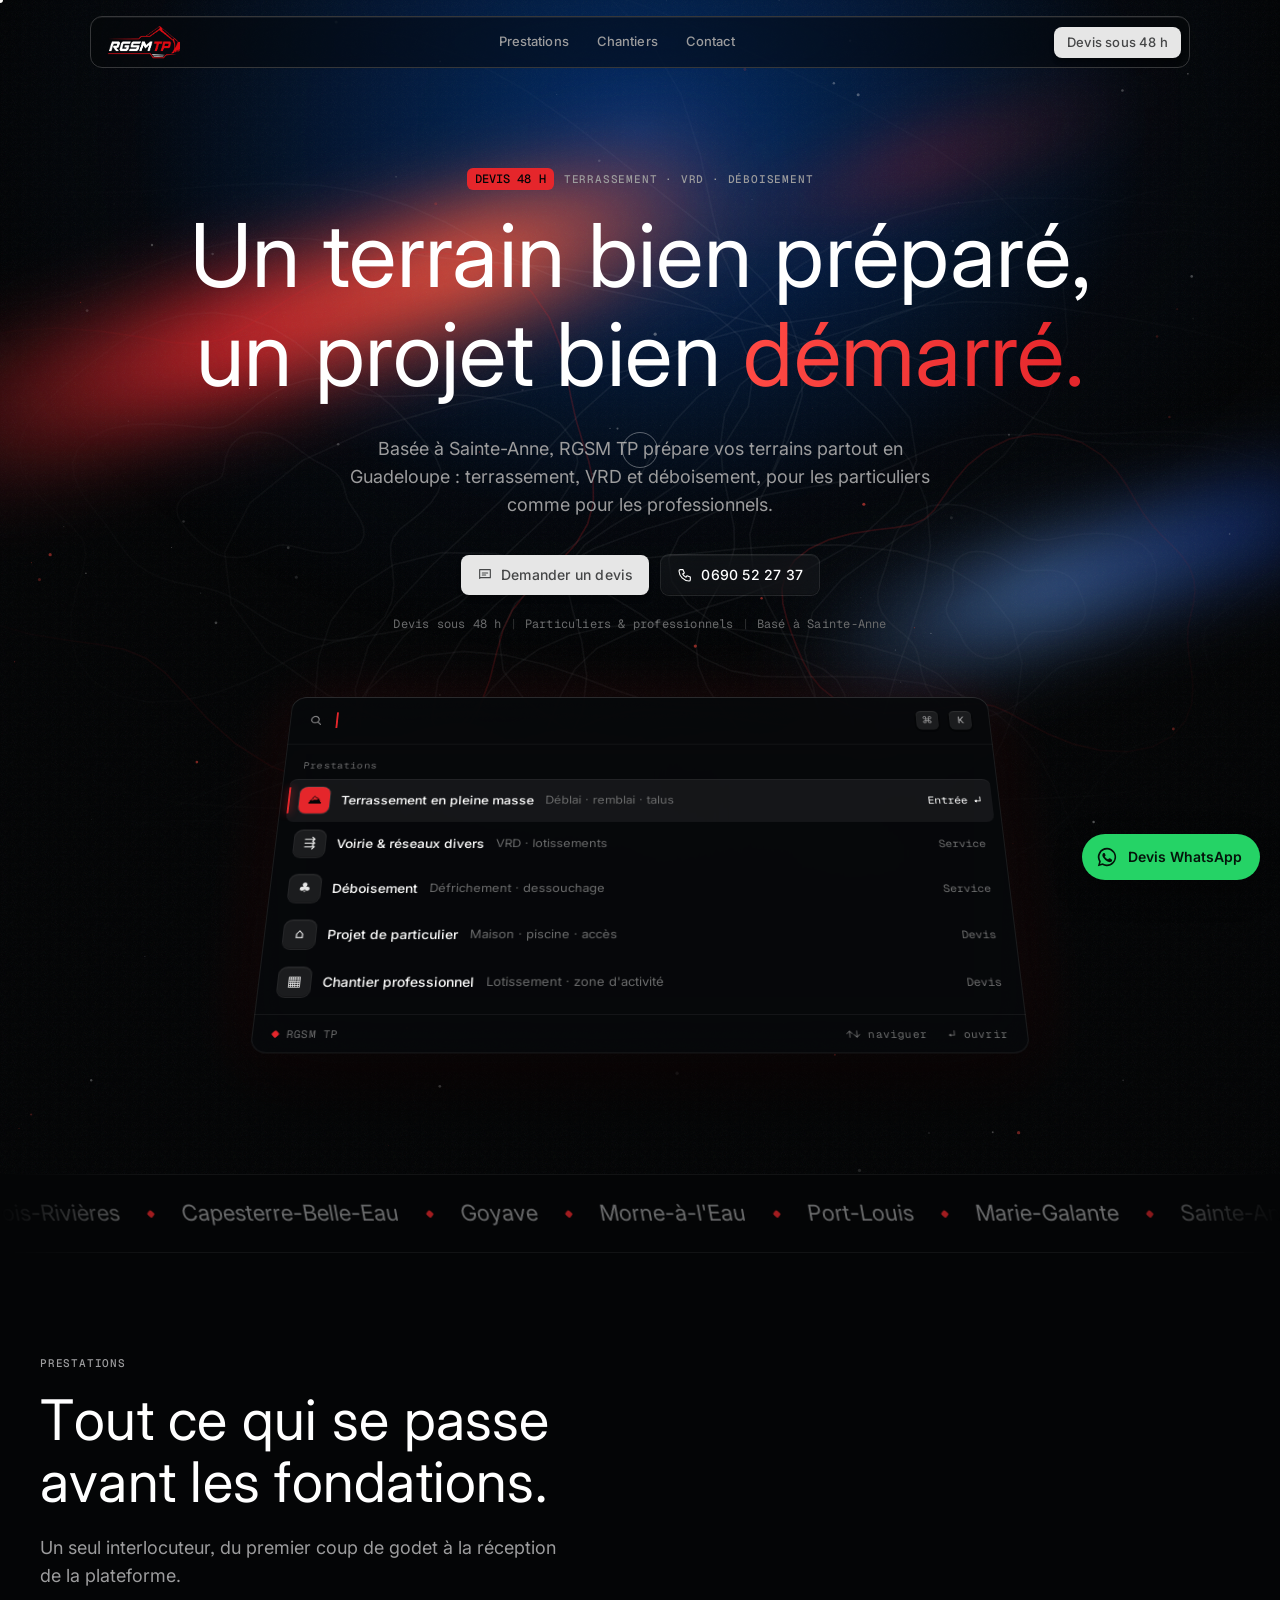
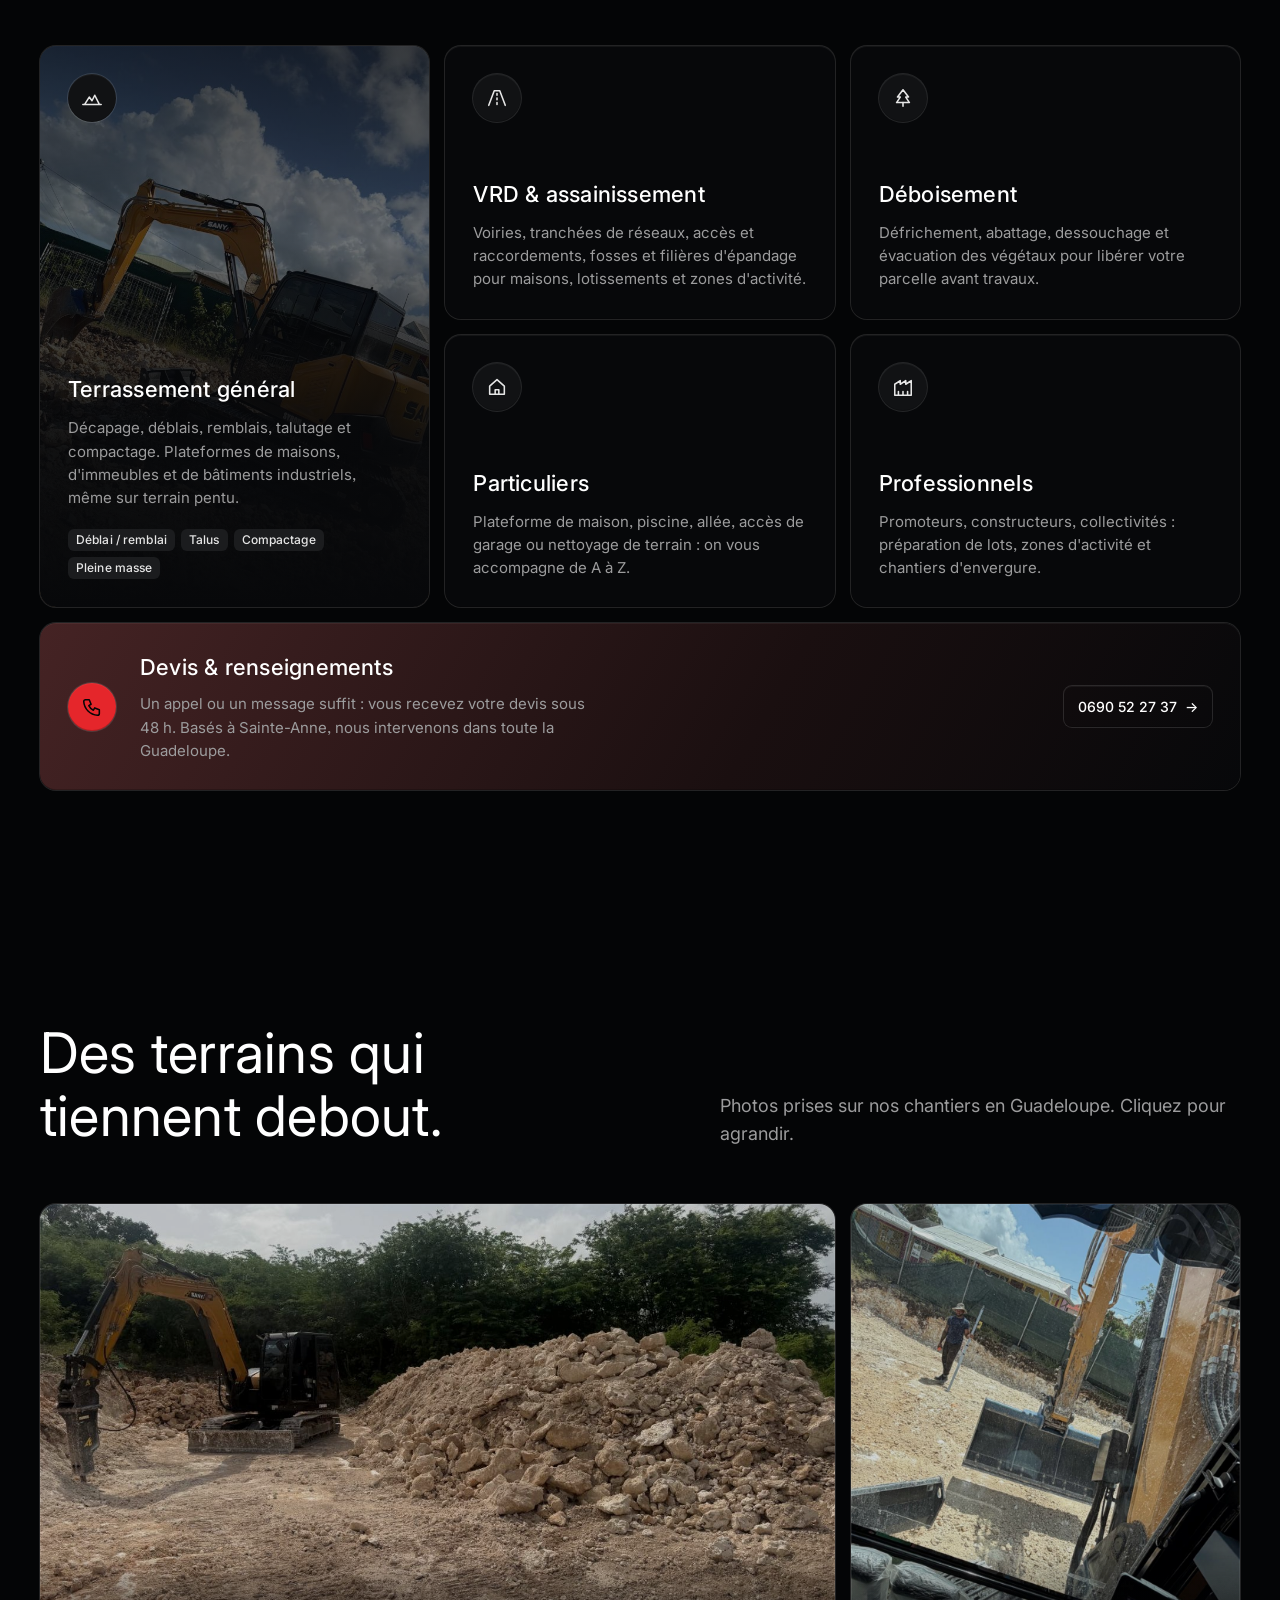
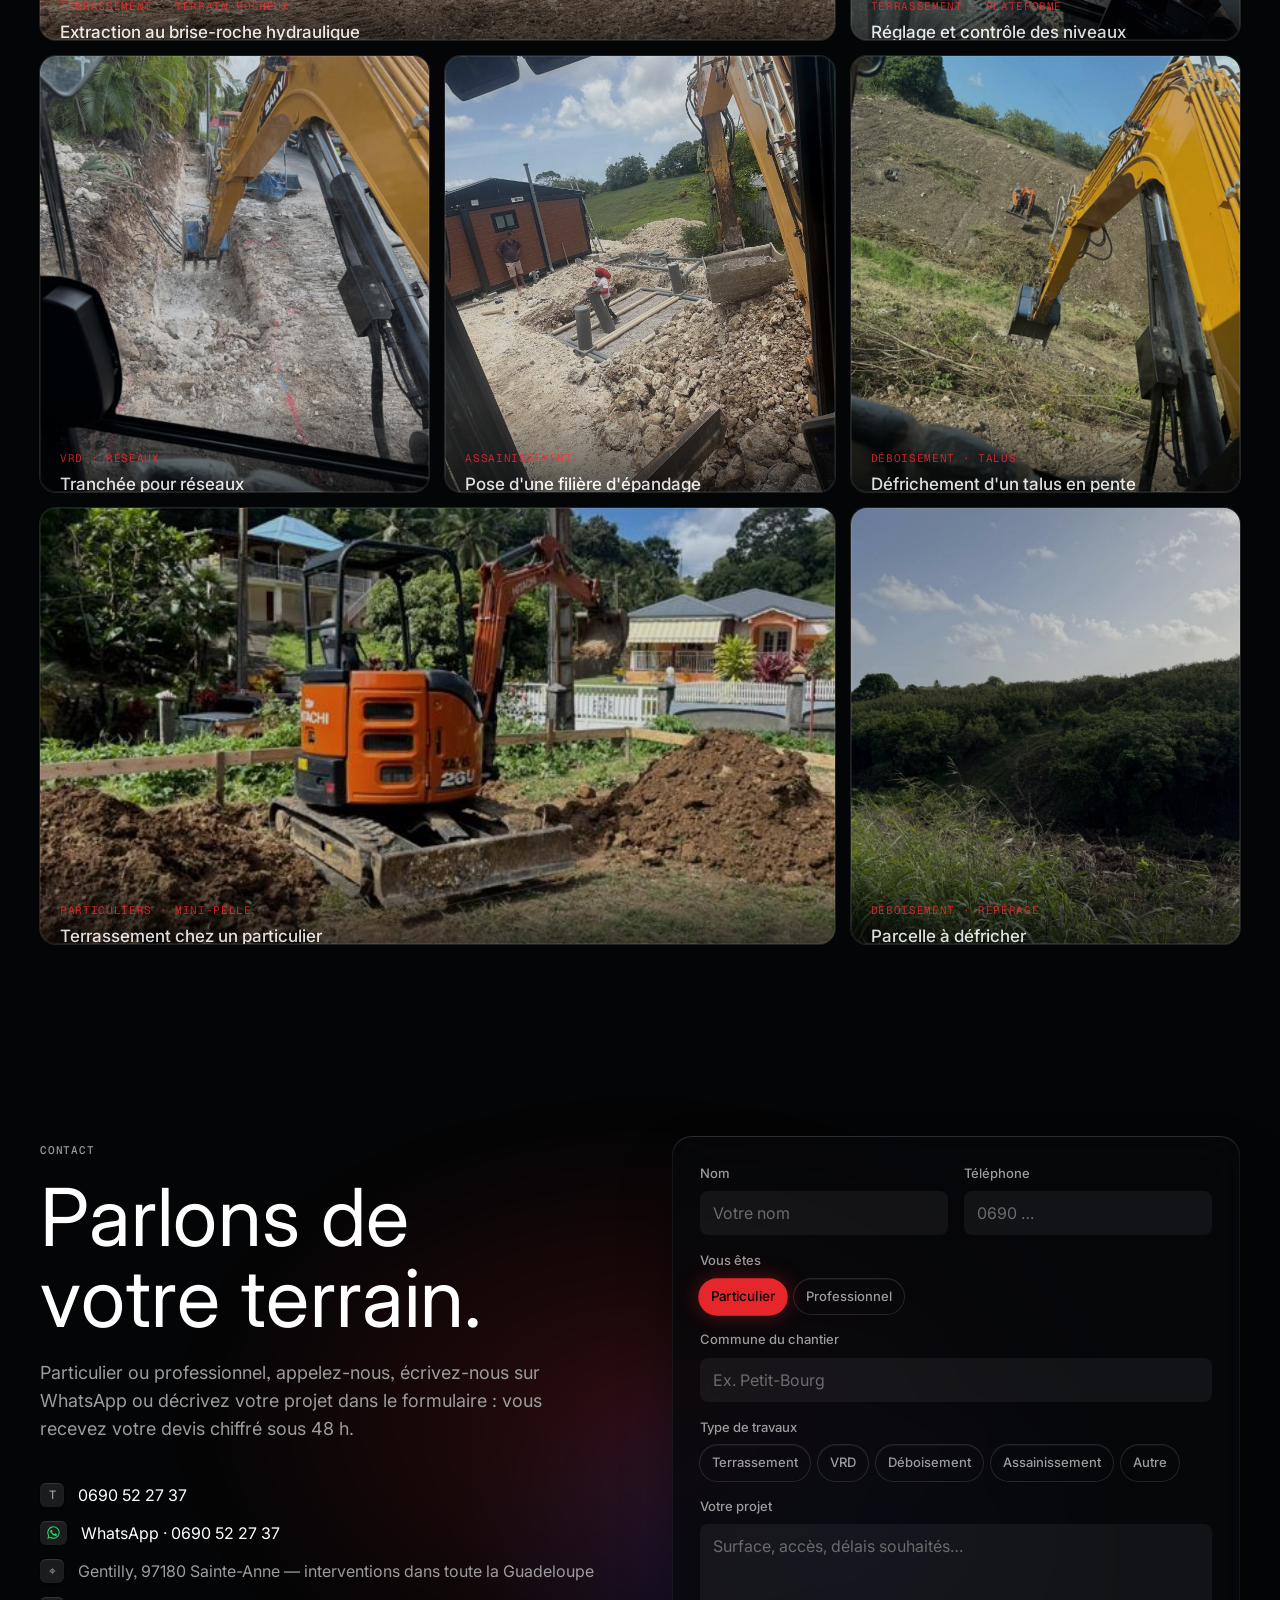
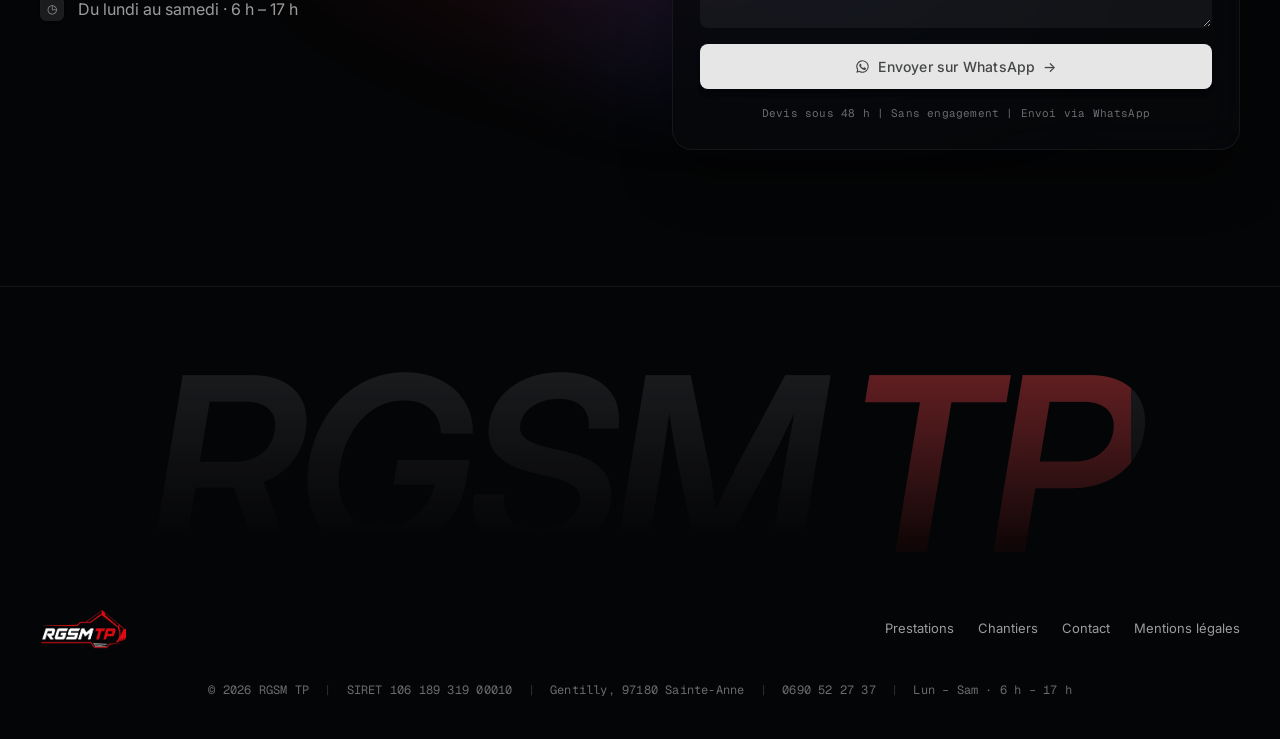
==== commit ca18ec55: "Adresse du siège : Gentilly, 97180 Sainte-Anne Co-Authored-By: Claude Opus 5.5 <noreply@anthropic.co" ====
--- a/index.html
+++ b/index.html
@@ -183,7 +183,7 @@
           <ul class="contact-list reveal">
             <li><span class="kbd">T</span><a href="tel:+590690522737">0690 52 27 37</a></li>
             <li><span class="kbd kbd-wa"><svg viewBox="0 0 24 24" class="ico wa-ico" aria-hidden="true"><path fill="currentColor" stroke="none" d="M12 2a10 10 0 0 0-8.6 15.1L2 22l5-1.3A10 10 0 1 0 12 2zm0 18.2c-1.5 0-3-.4-4.2-1.2l-.3-.2-3 .8.8-2.9-.2-.3A8.2 8.2 0 1 1 12 20.2zm4.5-6.1c-.2-.1-1.5-.7-1.7-.8-.2-.1-.4-.1-.6.1l-.8 1c-.1.2-.3.2-.5.1a6.7 6.7 0 0 1-3.3-2.9c-.2-.4.3-.4.8-1.3.1-.2 0-.3 0-.4l-.8-1.8c-.2-.5-.4-.4-.6-.4h-.5a1 1 0 0 0-.7.3 3 3 0 0 0-.9 2.2 5.2 5.2 0 0 0 1.1 2.7 11.8 11.8 0 0 0 4.5 4c1.7.7 2.3.8 3.2.6.5-.1 1.5-.6 1.7-1.2.2-.6.2-1.1.2-1.2-.1-.1-.3-.2-.5-.3z"/></svg></span><a href="https://wa.me/590690522737" target="_blank" rel="noopener">WhatsApp · 0690 52 27 37</a></li>
-            <li><span class="kbd">⌖</span><span>Basé à Sainte-Anne — interventions dans toute la Guadeloupe</span></li>
+            <li><span class="kbd">⌖</span><span>Gentilly, 97180 Sainte-Anne — interventions dans toute la Guadeloupe</span></li>
             <li><span class="kbd">◷</span><span>Du lundi au samedi · 6 h – 17 h</span></li>
           </ul>
         </div>
@@ -219,7 +219,7 @@
         <a href="#top" class="logo"><img class="logo-img" src="img/logo-rgsm-tp.png" alt="RGSM TP" width="860" height="400"></a>
         <nav><a href="#services">Prestations</a><a href="#realisations">Chantiers</a><a href="#contact">Contact</a><a href="mentions-legales.html">Mentions légales</a></nav>
       </div>
-      <p class="meta mono">© <span class="year"></span> RGSM TP <i>|</i> SIRET 106 189 319 00010 <i>|</i> Sainte-Anne, Guadeloupe <i>|</i> 0690 52 27 37 <i>|</i> Lun – Sam · 6 h – 17 h</p>
+      <p class="meta mono">© <span class="year"></span> RGSM TP <i>|</i> SIRET 106 189 319 00010 <i>|</i> Gentilly, 97180 Sainte-Anne <i>|</i> 0690 52 27 37 <i>|</i> Lun – Sam · 6 h – 17 h</p>
     </div>
   </footer>
 
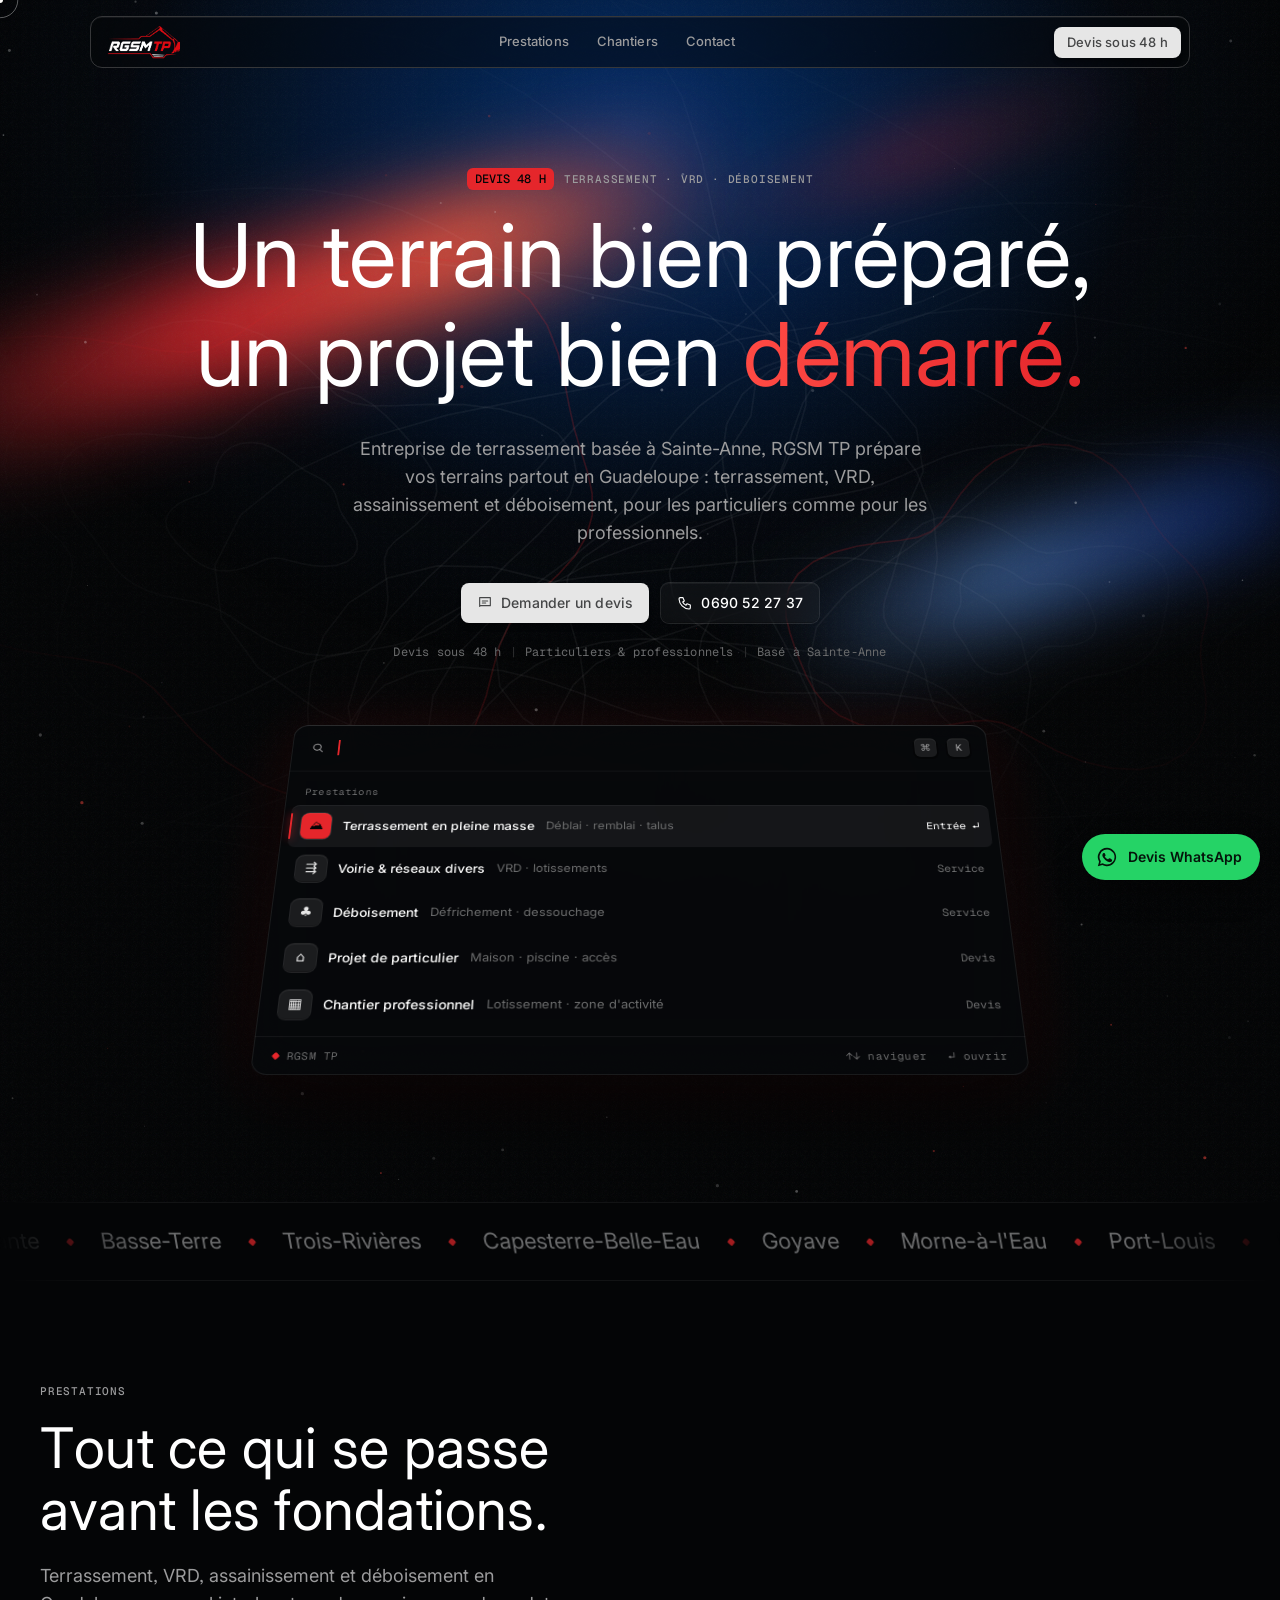
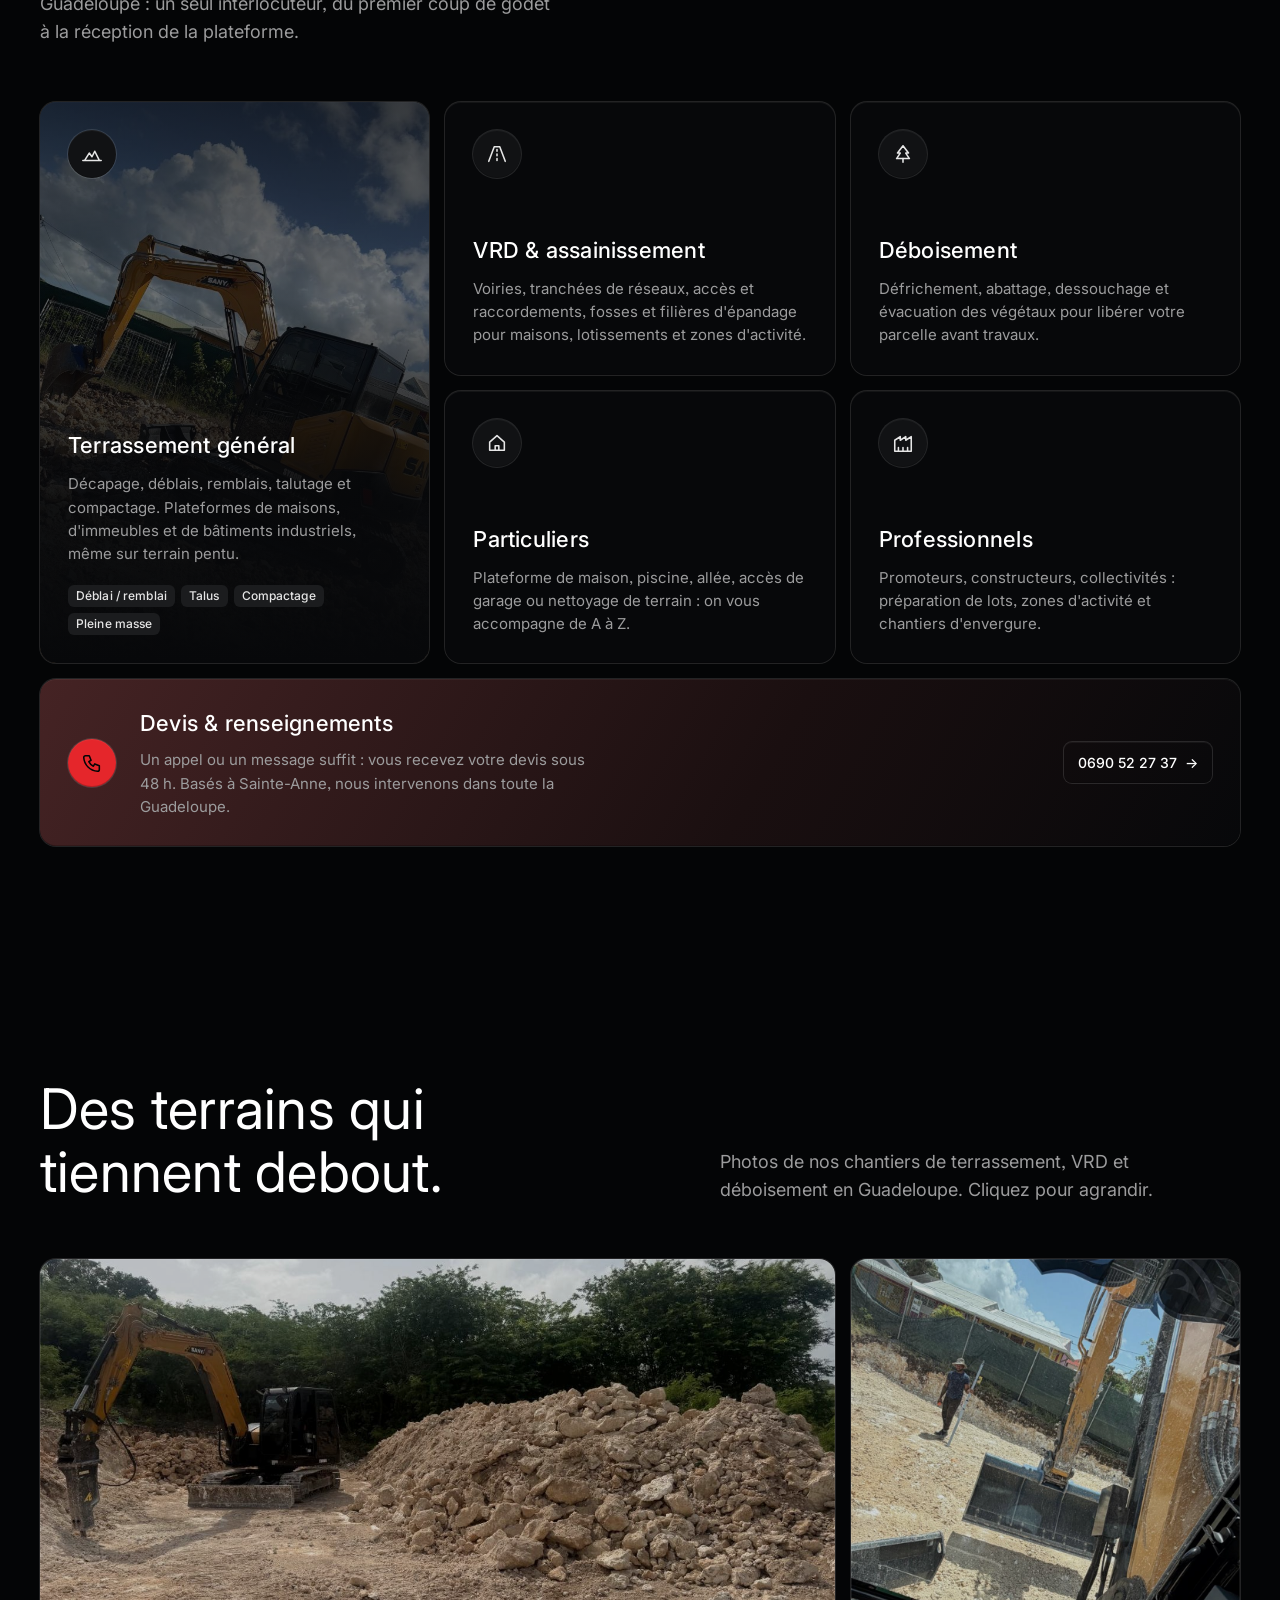
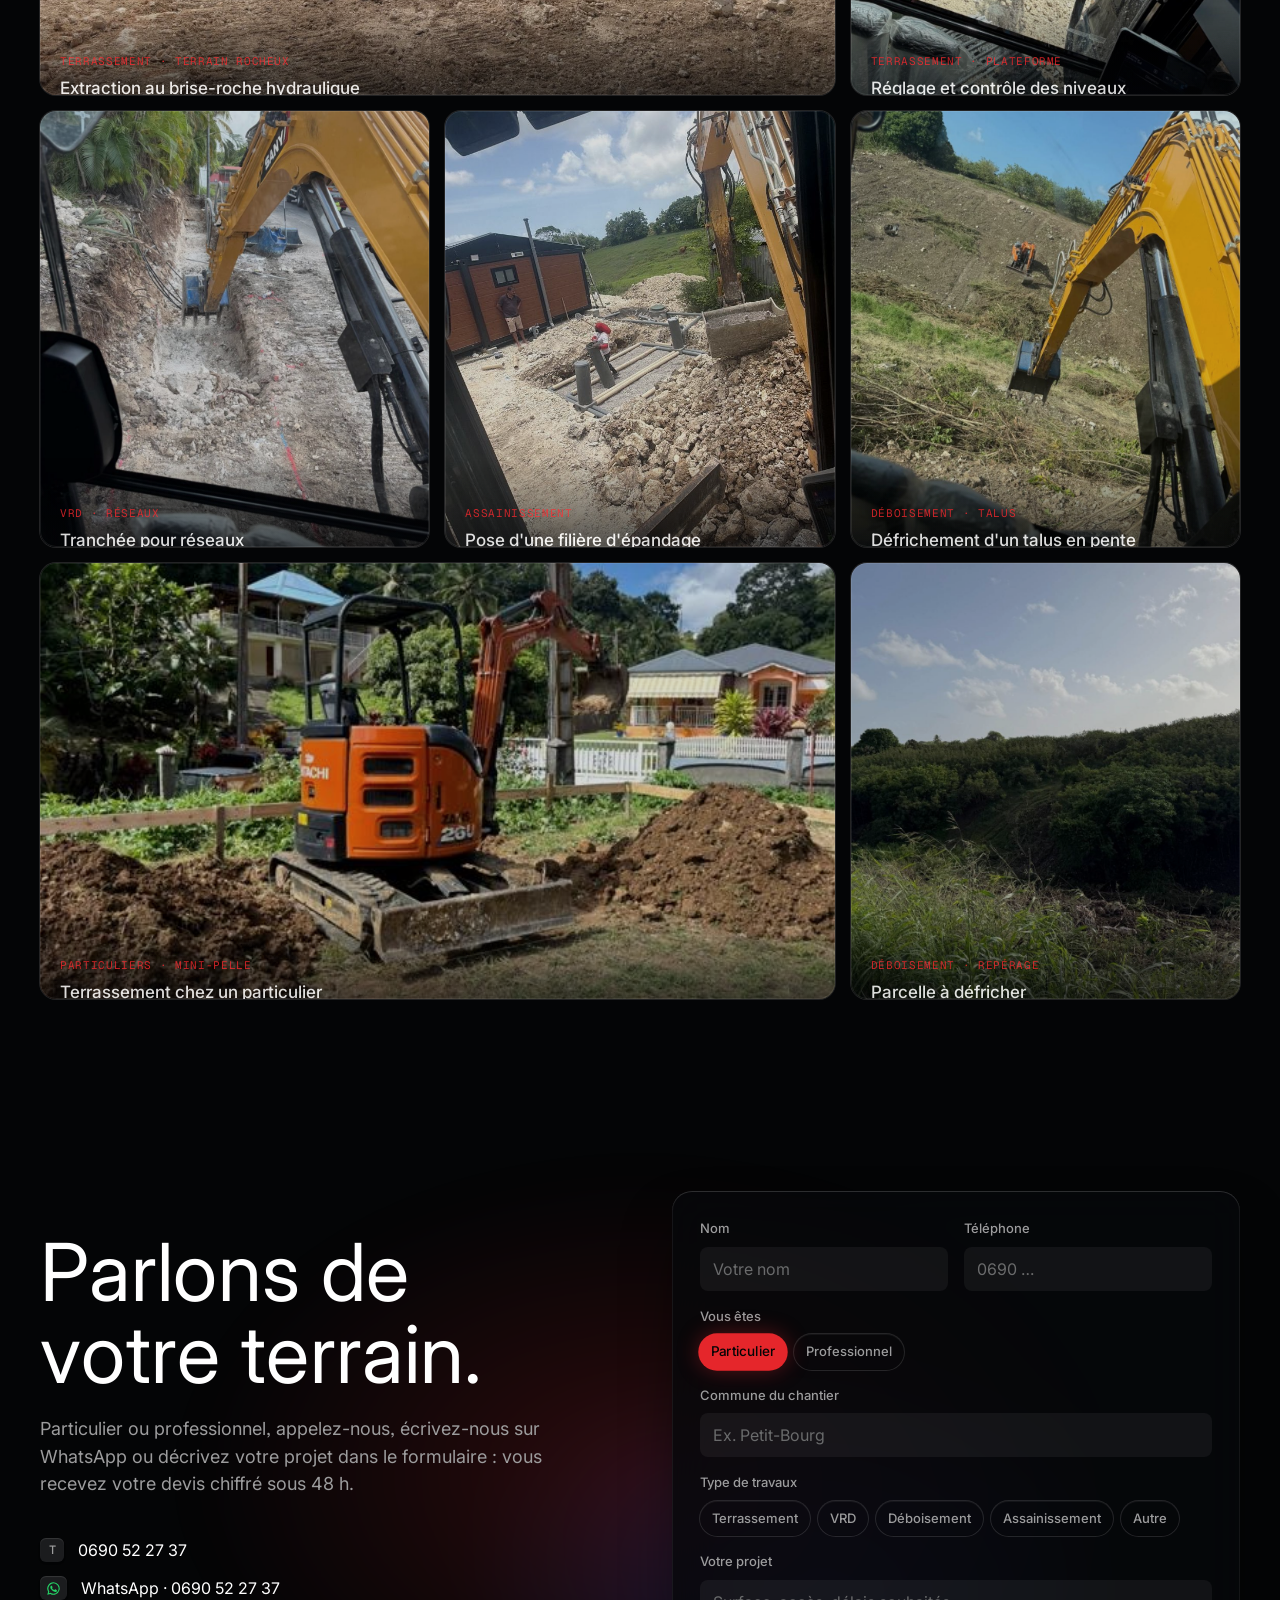
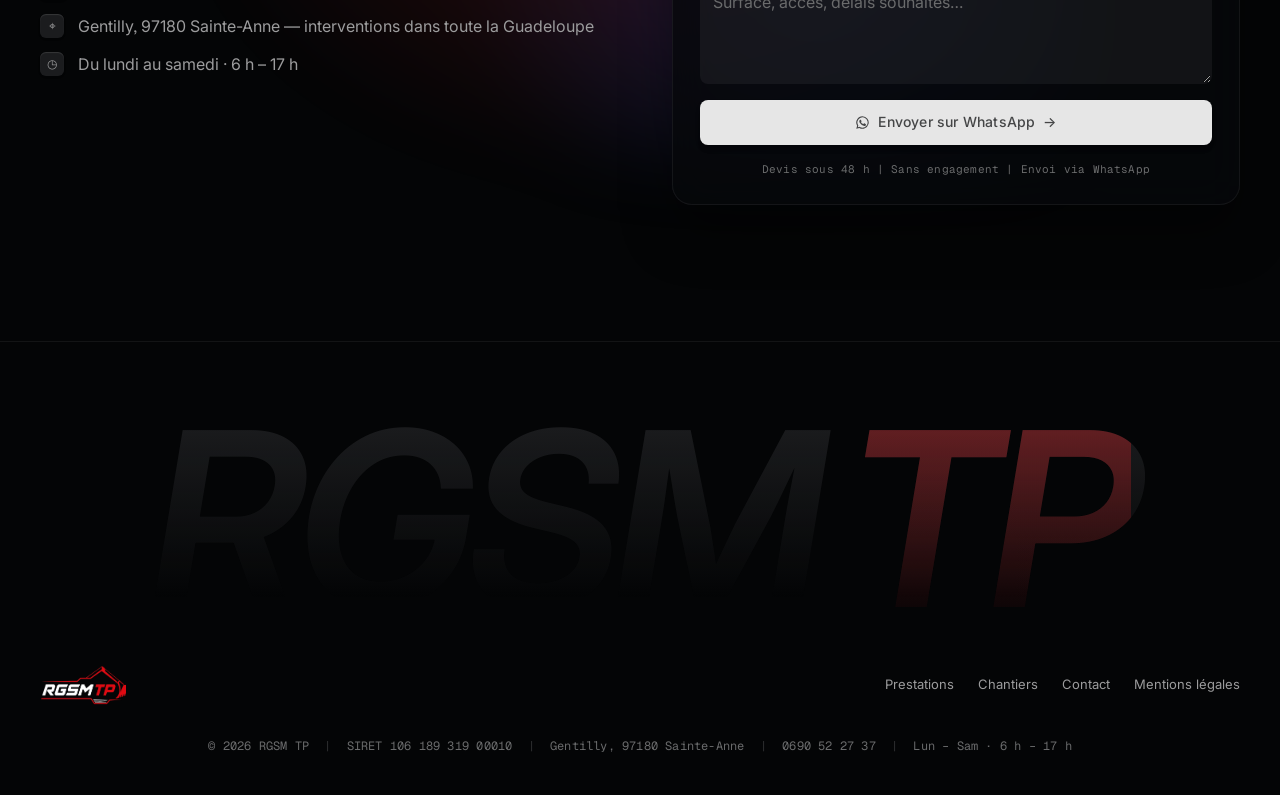
==== commit cc8a91c0: "SEO : balises, fiche entreprise (schema.org), sitemap, robots, image de partage, icônes Co-Authored-" ====
--- a/index.html
+++ b/index.html
@@ -3,10 +3,180 @@
 <head>
   <meta charset="utf-8">
   <meta name="viewport" content="width=device-width, initial-scale=1">
-  <title>RGSM TP — Terrassement, VRD & Déboisement · Sainte-Anne, Guadeloupe</title>
-  <meta name="description" content="RGSM TP, entreprise de terrassement basée à Sainte-Anne (Guadeloupe) : terrassement, VRD et déboisement pour particuliers et professionnels. Devis & renseignements au 0690 52 27 37.">
+  <title>Terrassement Guadeloupe – RGSM TP | VRD & déboisement à Sainte-Anne</title>
+  <meta name="description" content="Terrassement à Sainte-Anne (Guadeloupe) : terrassement, VRD, assainissement, déboisement. Particuliers & pros. Devis sous 48 h au 0690 52 27 37.">
+  <link rel="canonical" href="https://rgsmtp.fr/">
+  <meta name="robots" content="index, follow, max-image-preview:large">
+  <meta name="geo.region" content="GP">
+  <meta name="geo.placename" content="Sainte-Anne, Guadeloupe">
+  <!-- Aperçu lors du partage (WhatsApp, Facebook, etc.) -->
+  <meta property="og:type" content="website">
+  <meta property="og:locale" content="fr_FR">
+  <meta property="og:site_name" content="RGSM TP">
+  <meta property="og:url" content="https://rgsmtp.fr/">
+  <meta property="og:title" content="RGSM TP — Terrassement, VRD & déboisement en Guadeloupe">
+  <meta property="og:description" content="Un terrain bien préparé, un projet bien démarré. Particuliers & professionnels. Devis sous 48 h : 0690 52 27 37.">
+  <meta property="og:image" content="https://rgsmtp.fr/img/og-image.jpg">
+  <meta property="og:image:width" content="1200">
+  <meta property="og:image:height" content="630">
+  <meta property="og:image:alt" content="Logo RGSM TP sur une photo de chantier de terrassement">
+  <meta name="twitter:card" content="summary_large_image">
+  <meta name="twitter:image" content="https://rgsmtp.fr/img/og-image.jpg">
+  <!-- Fiche entreprise lisible par Google -->
+  <script type="application/ld+json">
+  {
+    "@context": "https://schema.org",
+    "@type": "GeneralContractor",
+    "@id": "https://rgsmtp.fr/#entreprise",
+    "name": "RGSM TP",
+    "description": "Entreprise de terrassement en Guadeloupe : terrassement, VRD, assainissement et déboisement pour particuliers et professionnels.",
+    "url": "https://rgsmtp.fr/",
+    "logo": "https://rgsmtp.fr/img/icon-512.png",
+    "image": [
+      "https://rgsmtp.fr/img/og-image.jpg",
+      "https://rgsmtp.fr/img/brise-roche.jpg",
+      "https://rgsmtp.fr/img/pelle-sany.jpg"
+    ],
+    "telephone": "+590690522737",
+    "address": {
+      "@type": "PostalAddress",
+      "streetAddress": "Gentilly",
+      "addressLocality": "Sainte-Anne",
+      "postalCode": "97180",
+      "addressRegion": "Guadeloupe",
+      "addressCountry": "GP"
+    },
+    "areaServed": [
+      {
+        "@type": "AdministrativeArea",
+        "name": "Guadeloupe"
+      },
+      {
+        "@type": "City",
+        "name": "Sainte-Anne"
+      },
+      {
+        "@type": "City",
+        "name": "Le Gosier"
+      },
+      {
+        "@type": "City",
+        "name": "Saint-François"
+      },
+      {
+        "@type": "City",
+        "name": "Le Moule"
+      },
+      {
+        "@type": "City",
+        "name": "Les Abymes"
+      },
+      {
+        "@type": "City",
+        "name": "Pointe-à-Pitre"
+      },
+      {
+        "@type": "City",
+        "name": "Baie-Mahault"
+      },
+      {
+        "@type": "City",
+        "name": "Morne-à-l'Eau"
+      },
+      {
+        "@type": "City",
+        "name": "Petit-Bourg"
+      },
+      {
+        "@type": "City",
+        "name": "Lamentin"
+      },
+      {
+        "@type": "City",
+        "name": "Basse-Terre"
+      },
+      {
+        "@type": "City",
+        "name": "Capesterre-Belle-Eau"
+      }
+    ],
+    "openingHoursSpecification": [
+      {
+        "@type": "OpeningHoursSpecification",
+        "dayOfWeek": [
+          "Monday",
+          "Tuesday",
+          "Wednesday",
+          "Thursday",
+          "Friday",
+          "Saturday"
+        ],
+        "opens": "06:00",
+        "closes": "17:00"
+      }
+    ],
+    "identifier": {
+      "@type": "PropertyValue",
+      "propertyID": "SIRET",
+      "value": "10618931900010"
+    },
+    "founder": {
+      "@type": "Person",
+      "name": "Dylan Rangassamy"
+    },
+    "knowsAbout": [
+      "Terrassement",
+      "VRD",
+      "Assainissement non collectif",
+      "Déboisement",
+      "Défrichement",
+      "Plateforme de maison",
+      "Brise-roche"
+    ],
+    "hasOfferCatalog": {
+      "@type": "OfferCatalog",
+      "name": "Prestations",
+      "itemListElement": [
+        {
+          "@type": "Offer",
+          "itemOffered": {
+            "@type": "Service",
+            "name": "Terrassement",
+            "areaServed": "Guadeloupe"
+          }
+        },
+        {
+          "@type": "Offer",
+          "itemOffered": {
+            "@type": "Service",
+            "name": "VRD & assainissement",
+            "areaServed": "Guadeloupe"
+          }
+        },
+        {
+          "@type": "Offer",
+          "itemOffered": {
+            "@type": "Service",
+            "name": "Déboisement",
+            "areaServed": "Guadeloupe"
+          }
+        }
+      ]
+    },
+    "contactPoint": {
+      "@type": "ContactPoint",
+      "telephone": "+590690522737",
+      "contactType": "customer service",
+      "availableLanguage": [
+        "French"
+      ]
+    }
+  }
+  </script>
   <meta name="theme-color" content="#040506">
-  <link rel="icon" href="data:image/svg+xml,%3Csvg xmlns='http://www.w3.org/2000/svg' viewBox='0 0 32 32'%3E%3Crect x='7' y='7' width='18' height='18' rx='4' transform='rotate(45 16 16)' fill='%23e5262b'/%3E%3C/svg%3E">
+  <link rel="icon" type="image/png" sizes="48x48" href="img/favicon-48.png">
+  <link rel="icon" type="image/png" sizes="192x192" href="img/icon-192.png">
+  <link rel="apple-touch-icon" href="img/apple-touch-icon.png">
   <link rel="preconnect" href="https://fonts.googleapis.com">
   <link rel="preconnect" href="https://fonts.gstatic.com" crossorigin>
   <link href="https://fonts.googleapis.com/css2?family=Inter:ital,wght@0,400;0,500;0,600;1,800&family=Geist+Mono:wght@300;400;500&display=swap" rel="stylesheet">
@@ -56,7 +226,7 @@
       <div class="hero-content wrap">
         <p class="eyebrow hero-in" style="--d:.15s"><span class="badge badge-coral">Devis 48 h</span> Terrassement · VRD · Déboisement</p>
         <h1 class="hero-title split-words">Un terrain bien préparé,<br>un projet bien démarré.</h1>
-        <p class="hero-sub hero-in" style="--d:.9s">Basée à Sainte-Anne, RGSM TP prépare vos terrains partout en Guadeloupe : terrassement, VRD et déboisement, pour les particuliers comme pour les professionnels.</p>
+        <p class="hero-sub hero-in" style="--d:.9s">Entreprise de terrassement basée à Sainte-Anne, RGSM TP prépare vos terrains partout en Guadeloupe : terrassement, VRD, assainissement et déboisement, pour les particuliers comme pour les professionnels.</p>
         <div class="hero-ctas hero-in" style="--d:1.05s">
           <a href="#contact" class="btn btn-mist magnetic"><span><svg viewBox="0 0 24 24" class="ico"><path d="M4 4h16v12H5.2L4 17.2z"/><path d="M8 9h8M8 12h5"/></svg>Demander un devis</span></a>
           <a href="tel:+590690522737" class="btn btn-ghost magnetic"><span><svg viewBox="0 0 24 24" class="ico"><path d="M5 4h4l2 5-2.5 1.5a11 11 0 0 0 5 5L15 13l5 2v4a2 2 0 0 1-2 2A16 16 0 0 1 3 6a2 2 0 0 1 2-2"/></svg>0690 52 27 37</span></a>
@@ -100,7 +270,7 @@
       <div class="section-head">
         <p class="eyebrow reveal">Prestations</p>
         <h2 class="h split-chars">Tout ce qui se passe<br>avant les fondations.</h2>
-        <p class="lead reveal">Un seul interlocuteur, du premier coup de godet à la réception de la plateforme.</p>
+        <p class="lead reveal">Terrassement, VRD, assainissement et déboisement en Guadeloupe : un seul interlocuteur, du premier coup de godet à la réception de la plateforme.</p>
       </div>
 
       <div class="bento">
@@ -152,7 +322,7 @@
           <p class="eyebrow reveal">Nos chantiers</p>
           <h2 class="h split-chars">Des terrains qui<br>tiennent debout.</h2>
         </div>
-        <p class="lead reveal">Photos prises sur nos chantiers en Guadeloupe. Cliquez pour agrandir.</p>
+        <p class="lead reveal">Photos de nos chantiers de terrassement, VRD et déboisement en Guadeloupe. Cliquez pour agrandir.</p>
       </div>
       <div class="gallery">
         <figure class="shot shot-wide reveal"><img src="img/brise-roche.jpg" alt="Pelle SANY équipée d'un brise-roche hydraulique à côté d'un tas de roches extraites" loading="lazy" width="1400" height="1050"><figcaption><span class="mono">Terrassement · terrain rocheux</span><strong>Extraction au brise-roche hydraulique</strong></figcaption></figure>
